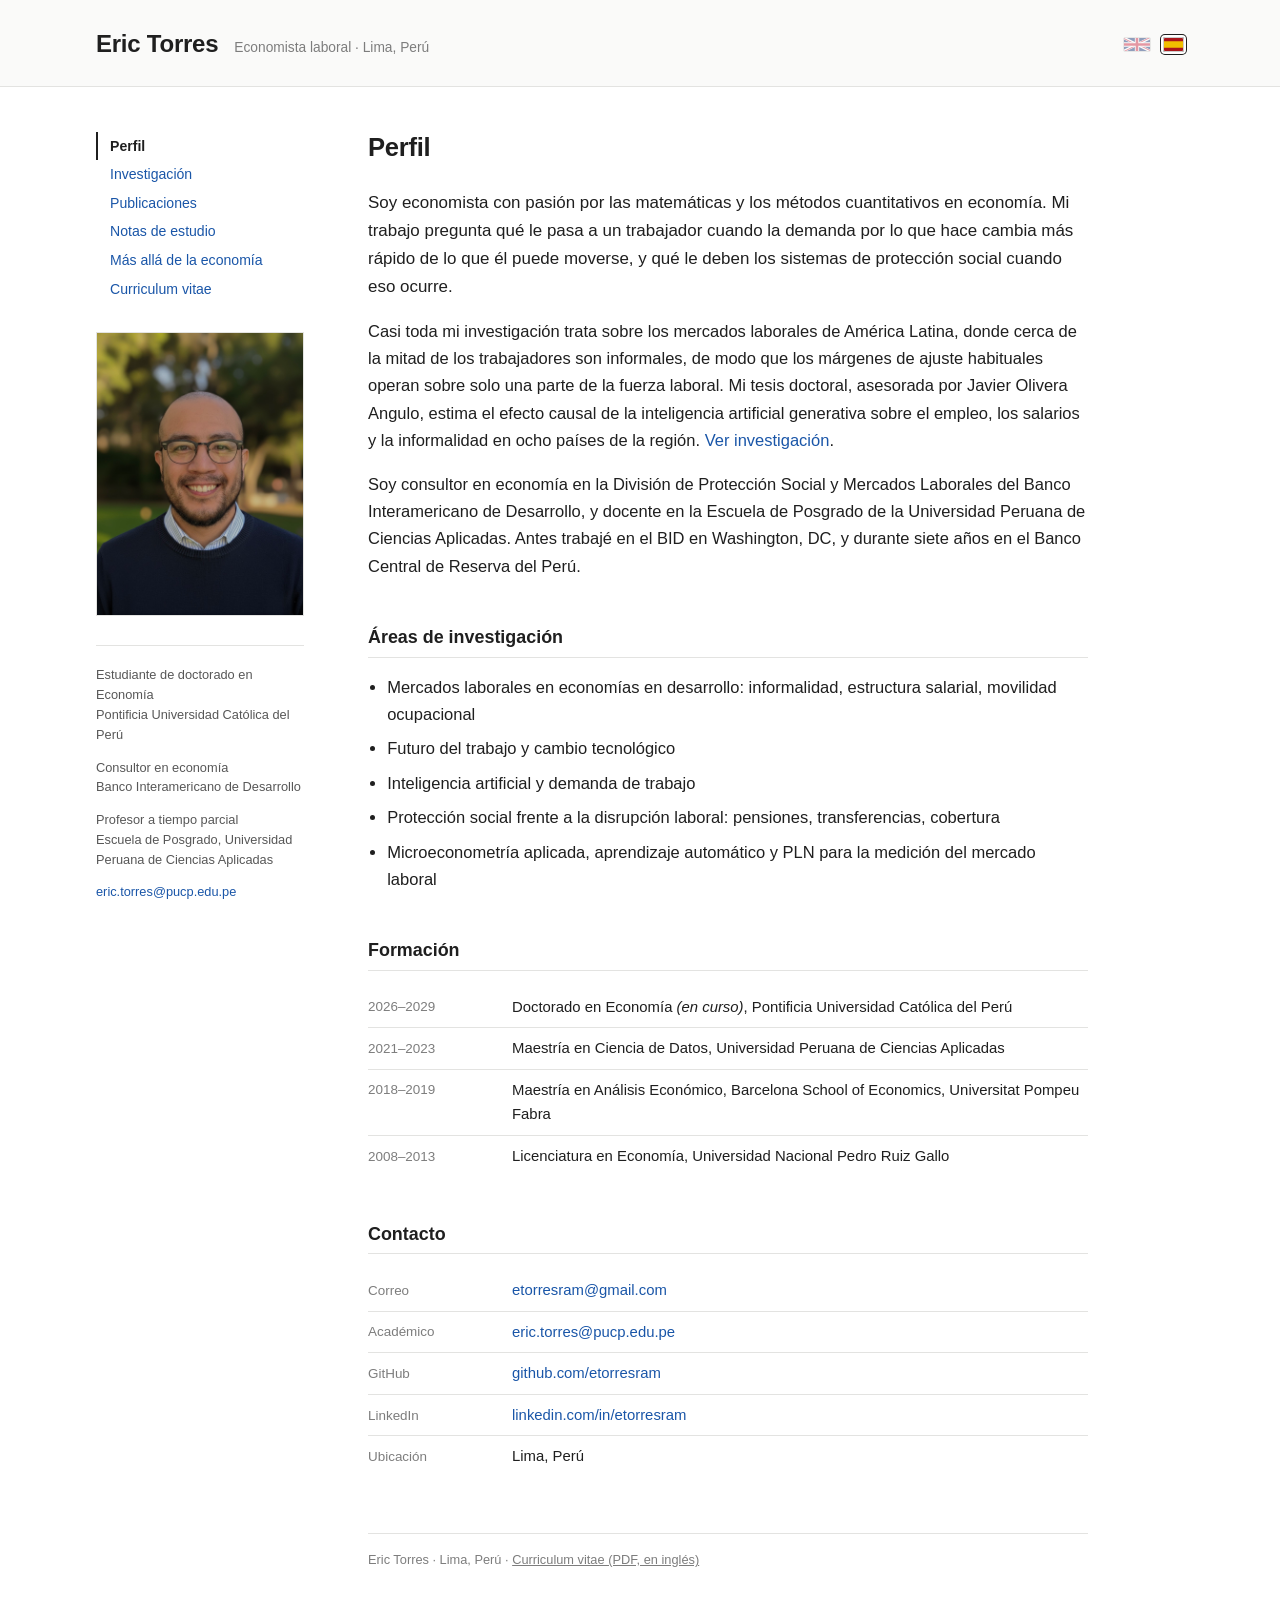
==== es/index.html @ 01c9246b "Open the CV PDF in a new tab from every page" ====
<!DOCTYPE html>
<html lang="es">
<head>
<meta charset="utf-8">
<meta name="viewport" content="width=device-width, initial-scale=1">
<title>Eric Torres · Economista laboral</title>
<meta name="description" content="Eric Torres es estudiante de doctorado en Economía en la PUCP y consultor en economía del Banco Interamericano de Desarrollo. Trabaja en mercados laborales, futuro del trabajo, inteligencia artificial y protección social en América Latina.">
<link rel="alternate" hreflang="en" href="../index.html">
<link rel="stylesheet" href="../assets/css/style.css?v=5">
</head>
<body class="about">

<header class="sitehead">
  <div class="sitehead-inner">
    <a class="name" href="index.html">Eric Torres</a>
    <span class="tagline">Economista laboral · Lima, Perú</span>
  <nav class="langswitch" aria-label="Idioma">
    <a href="../index.html" hreflang="en" lang="en" title="English" aria-label="English"><svg viewBox="0 0 60 30" aria-hidden="true" focusable="false"><clipPath id="uk-index"><path d="M30,15 h30 v15 z v15 h-30 z h-30 v-15 z v-15 h30 z"/></clipPath><path d="M0,0 v30 h60 v-30 z" fill="#012169"/><path d="M0,0 L60,30 M60,0 L0,30" stroke="#fff" stroke-width="6"/><path d="M0,0 L60,30 M60,0 L0,30" clip-path="url(#uk-index)" stroke="#C8102E" stroke-width="4"/><path d="M30,0 v30 M0,15 h60" stroke="#fff" stroke-width="10"/><path d="M30,0 v30 M0,15 h60" stroke="#C8102E" stroke-width="6"/></svg></a>
    <span aria-current="true" title="Español"><svg viewBox="0 0 60 40" aria-hidden="true" focusable="false"><path d="M0,0 h60 v40 h-60 z" fill="#AA151B"/><path d="M0,10 h60 v20 h-60 z" fill="#F1BF00"/></svg></span>
  </nav>
  </div>
</header>

<div class="page">

<aside class="rail">
  <nav>
    <a href="index.html" aria-current="page">Perfil</a>
    <a href="research.html">Investigación</a>
    <a href="publications.html">Publicaciones</a>
    <a href="notes.html">Notas de estudio</a>
    <a href="beyond.html">Más allá de la economía</a>
    <a href="../files/eric-torres-cv.pdf" target="_blank" rel="noopener">Curriculum vitae</a>
  </nav>
  <img class="portrait" src="../assets/img/eric-torres.jpg" alt="Retrato de Eric Torres">
  <div class="railblock">
    <p>Estudiante de doctorado en Economía<br>Pontificia Universidad Católica del Perú</p>
    <p>Consultor en economía<br>Banco Interamericano de Desarrollo</p>
    <p>Profesor a tiempo parcial<br>Escuela de Posgrado, Universidad Peruana de Ciencias Aplicadas</p>
    <p><a href="mailto:eric.torres@pucp.edu.pe">eric.torres@pucp.edu.pe</a></p>
  </div>
</aside>

<main>

  <h1>Perfil</h1>

  <p class="lede">
    Soy economista con pasión por las matemáticas y los métodos cuantitativos en economía.
    Mi trabajo pregunta qué le pasa a un trabajador cuando la demanda por lo que hace cambia
    más rápido de lo que él puede moverse, y qué le deben los sistemas de protección social
    cuando eso ocurre.
  </p>

  <p>
    Casi toda mi investigación trata sobre los mercados laborales de América Latina, donde
    cerca de la mitad de los trabajadores son informales, de modo que los márgenes de ajuste
    habituales operan sobre solo una parte de la fuerza laboral. Mi tesis doctoral, asesorada
    por Javier Olivera Angulo, estima el efecto causal de la inteligencia artificial
    generativa sobre el empleo, los salarios y la informalidad en ocho países de la región.
    <a href="research.html">Ver investigación</a>.
  </p>

  <p>
    Soy consultor en economía en la División de Protección Social y Mercados Laborales del
    Banco Interamericano de Desarrollo, y docente en la Escuela de Posgrado de la
    Universidad Peruana de Ciencias Aplicadas. Antes trabajé en el BID en Washington, DC, y
    durante siete años en el Banco Central de Reserva del Perú.
  </p>

  <h2>Áreas de investigación</h2>
  <ul>
    <li>Mercados laborales en economías en desarrollo: informalidad, estructura salarial, movilidad ocupacional</li>
    <li>Futuro del trabajo y cambio tecnológico</li>
    <li>Inteligencia artificial y demanda de trabajo</li>
    <li>Protección social frente a la disrupción laboral: pensiones, transferencias, cobertura</li>
    <li>Microeconometría aplicada, aprendizaje automático y PLN para la medición del mercado laboral</li>
  </ul>

  <h2>Formación</h2>
  <ul class="facts">
    <li><span class="key">2026–2029</span><span>Doctorado en Economía <em>(en curso)</em>, Pontificia Universidad Católica del Perú</span></li>
    <li><span class="key">2021–2023</span><span>Maestría en Ciencia de Datos, Universidad Peruana de Ciencias Aplicadas</span></li>
    <li><span class="key">2018–2019</span><span>Maestría en Análisis Económico, Barcelona School of Economics, Universitat Pompeu Fabra</span></li>
    <li><span class="key">2008–2013</span><span>Licenciatura en Economía, Universidad Nacional Pedro Ruiz Gallo</span></li>
  </ul>

  <h2>Contacto</h2>
  <ul class="facts">
    <li><span class="key">Correo</span><span><a href="mailto:etorresram@gmail.com">etorresram@gmail.com</a></span></li>
    <li><span class="key">Académico</span><span><a href="mailto:eric.torres@pucp.edu.pe">eric.torres@pucp.edu.pe</a></span></li>
    <li><span class="key">GitHub</span><span><a href="https://github.com/etorresram">github.com/etorresram</a></span></li>
    <li><span class="key">LinkedIn</span><span><a href="https://www.linkedin.com/in/etorresram/">linkedin.com/in/etorresram</a></span></li>
    <li><span class="key">Ubicación</span><span>Lima, Perú</span></li>
  </ul>

<footer>
  <p>Eric Torres · Lima, Perú · <a href="../files/eric-torres-cv.pdf" target="_blank" rel="noopener">Curriculum vitae (PDF, en inglés)</a></p>
</footer>

</main>

</div>
</body>
</html>
---- assets/css/style.css ----
/* Eric Torres, personal site
   Plain sans-serif academic page: site header, left nav rail, single text column. */

:root {
  --paper:  #ffffff;
  --ink:    #1f1f1f;
  --muted:  #575757;
  --faint:  #7d7d7d;
  --rule:   #e3e3e1;
  --accent: #1a56a8;
  --band:   #fafaf9;
}

@media (prefers-color-scheme: dark) {
  :root {
    --paper:  #16181c;
    --ink:    #e6e5e2;
    --muted:  #a8a6a1;
    --faint:  #8a8783;
    --rule:   #2e3239;
    --accent: #7fb0ea;
    --band:   #1b1e23;
  }
}

*, *::before, *::after { box-sizing: border-box; }

html { -webkit-text-size-adjust: 100%; }

body {
  margin: 0;
  background: var(--paper);
  color: var(--ink);
  font-family: -apple-system, BlinkMacSystemFont, "Segoe UI", Roboto,
               "Helvetica Neue", Helvetica, Arial, sans-serif;
  font-size: 16.5px;
  line-height: 1.65;
  -webkit-font-smoothing: antialiased;
  overflow-wrap: break-word;
}

img, svg { max-width: 100%; }

/* ---------- site header ---------- */

.sitehead {
  border-bottom: 1px solid var(--rule);
  background: var(--band);
}

.sitehead-inner {
  max-width: 74rem;
  margin: 0 auto;
  padding: 1.5rem 3rem 1.4rem;
  display: flex;
  align-items: baseline;
  gap: 1rem;
  flex-wrap: wrap;
}

.sitehead .name {
  font-size: 1.5rem;
  font-weight: 600;
  letter-spacing: -0.01em;
  color: var(--ink);
  text-decoration: none;
  border: none;
}

.sitehead .name:hover { color: var(--accent); }

.sitehead .tagline {
  font-size: 0.86rem;
  color: var(--faint);
}

.langswitch {
  margin-left: auto;
  display: flex;
  align-items: center;
  gap: 0.7rem;
}

.langswitch a,
.langswitch span { display: block; line-height: 0; }

.langswitch svg {
  height: 15px;
  width: auto;
  display: block;
  border: 1px solid rgba(0, 0, 0, 0.18);
  border-radius: 2px;
}

.langswitch a svg { opacity: 0.42; transition: opacity 0.15s; }
.langswitch a:hover svg { opacity: 1; }

.langswitch [aria-current="true"] svg {
  box-shadow: 0 0 0 2px var(--paper), 0 0 0 3px var(--ink);
}

/* ---------- page frame ---------- */

.page {
  display: grid;
  grid-template-columns: 13rem minmax(0, 1fr);
  column-gap: 4rem;
  max-width: 74rem;
  margin: 0 auto;
  padding: 2.8rem 3rem 5rem;
}

main { max-width: 45rem; }

/* ---------- left nav rail ---------- */

.rail {
  position: sticky;
  top: 2.5rem;
  align-self: start;
  font-size: 0.88rem;
}

.rail nav a {
  display: block;
  color: var(--accent);
  text-decoration: none;
  border: none;
  padding: 0.3rem 0 0.3rem 0.75rem;
  border-left: 2px solid transparent;
  line-height: 1.35;
}

.rail nav a:hover { text-decoration: underline; }

.rail nav a[aria-current="page"] {
  color: var(--ink);
  font-weight: 600;
  border-left-color: var(--ink);
}

.railblock {
  margin-top: 1.8rem;
  padding-top: 1.2rem;
  border-top: 1px solid var(--rule);
  font-size: 0.8rem;
  line-height: 1.55;
  color: var(--muted);
}

.railblock p { margin: 0 0 0.8rem; }
.railblock p:last-child { margin-bottom: 0; }
.railblock a { font-size: 0.8rem; }

/* ---------- narrow screens ---------- */

@media (max-width: 62rem) {
  .sitehead-inner {
    padding: 1.1rem 1.2rem;
    gap: 0.3rem 1rem;
  }
  /* name and flags share the first line; the tagline drops to its own */
  .sitehead .name { order: 1; }
  .langswitch { order: 2; margin-left: auto; }
  .sitehead .tagline { order: 3; flex-basis: 100%; }
  .langswitch a, .langswitch span { padding: 0.8rem 0; }
  .langswitch svg { height: 18px; }

  /* One column: drop the grid so the portrait can float and the text can
     wrap beside it. A grid item would keep the float to itself. */
  .page {
    display: block;
    padding: 1.6rem 1.2rem 3.5rem;
    max-width: 46rem;
  }
  .rail { position: static; margin-bottom: 0; }
  main { max-width: none; }
  .rail nav {
    display: flex;
    flex-wrap: wrap;
    gap: 0 1.4rem;
    padding-bottom: 0.7rem;
    border-bottom: 1px solid var(--rule);
  }
  /* roomier tap targets: each link is at least 44px tall */
  .rail nav a { padding: 0.8rem 0; border-left: none; }
  .rail nav a[aria-current="page"] { border-left: none; }
  .railblock { display: none; }

  h1 { font-size: 1.45rem; margin-bottom: 0.9rem; }
  /* never let a section heading ride up alongside the portrait */
  h2 { margin-top: 2.3rem; clear: both; }
  .reflist li { padding-left: 1.6rem; }
  .entry { margin-bottom: 1.7rem; }
  footer { clear: both; }
}

/* ---------- headings and text ---------- */

h1 {
  font-size: 1.6rem;
  font-weight: 600;
  letter-spacing: -0.01em;
  line-height: 1.25;
  margin: 0 0 1.6rem;
}

h2 {
  font-size: 1.12rem;
  font-weight: 600;
  line-height: 1.3;
  color: var(--ink);
  margin: 2.9rem 0 1rem;
  padding-bottom: 0.45rem;
  border-bottom: 1px solid var(--rule);
}

h3 {
  font-size: 1rem;
  font-weight: 600;
  line-height: 1.4;
  margin: 0 0 0.25rem;
}

p { margin: 0 0 1.05rem; }

a { color: var(--accent); text-decoration: none; }
a:hover { text-decoration: underline; }

strong { font-weight: 600; }

ul { margin: 0 0 1.05rem; padding-left: 1.2rem; }
li { margin-bottom: 0.45rem; }

.lede { font-size: 1.06rem; color: var(--ink); }

.meta {
  font-size: 0.84rem;
  color: var(--faint);
  margin: 0 0 0.6rem;
}

.tag {
  font-size: 0.72rem;
  color: var(--faint);
  font-weight: 400;
  margin-left: 0.4rem;
  white-space: nowrap;
}

/* ---------- portrait ---------- */

.portrait {
  display: block;
  width: 100%;
  max-width: 100%;
  height: auto;
  margin: 1.8rem 0 0;
  border: 1px solid var(--rule);
}

/* On one column the rail is full width, so cap the portrait explicitly.
   This rule must come after the base one to win. */
@media (max-width: 62rem) {
  .portrait {
    float: right;
    width: 7.5rem;
    margin: 0.2rem 0 0.7rem 1.1rem;
  }
  /* On the profile page, start the portrait level with the first line of the
     bio rather than with the page title. */
  .about .portrait { margin-top: 3.6rem; }
}

/* ---------- entries (papers, projects) ---------- */

.entry { margin: 0 0 2rem; }
.entry:last-child { margin-bottom: 0; }
.entry p:last-child { margin-bottom: 0; }

.abstract {
  font-size: 0.93rem;
  color: var(--muted);
  line-height: 1.62;
}

.links { font-size: 0.86rem; margin-top: 0.7rem; }
.links a { margin-right: 1.1rem; }

/* ---------- reference lists ---------- */

.reflist {
  list-style: none;
  padding: 0;
  margin: 0;
  counter-reset: ref;
}

.reflist li {
  position: relative;
  padding-left: 2rem;
  margin-bottom: 1.15rem;
  font-size: 0.93rem;
  line-height: 1.6;
}

.reflist li::before {
  counter-increment: ref;
  content: counter(ref) ".";
  position: absolute;
  left: 0;
  top: 0;
  color: var(--faint);
  font-size: 0.88rem;
}

/* ---------- facts / contact ---------- */

.facts { list-style: none; padding: 0; margin: 0; }

.facts li {
  display: flex;
  gap: 1rem;
  padding: 0.5rem 0;
  border-bottom: 1px solid var(--rule);
  font-size: 0.93rem;
  margin: 0;
}

.facts li:last-child { border-bottom: none; }

.facts .key {
  flex: 0 0 8rem;
  color: var(--faint);
  font-size: 0.84rem;
  padding-top: 0.1rem;
}

/* On narrow screens the label runs inline with its value, as "EMAIL: value",
   instead of sitting on its own line above it. */
@media (max-width: 34rem) {
  .facts li { display: block; padding: 0.55rem 0; }
  .facts .key {
    display: inline;
    margin: 0 0.35rem 0 0;
    padding-top: 0;
    font-size: 0.78rem;
    letter-spacing: 0.04em;
    text-transform: uppercase;
  }
  .facts .key::after { content: ":"; }
}

/* ---------- footer ---------- */

footer {
  margin-top: 3.5rem;
  padding-top: 1rem;
  border-top: 1px solid var(--rule);
  font-size: 0.8rem;
  line-height: 1.6;
  color: var(--faint);
}

footer p { margin: 0 0 0.5rem; }
footer p:last-child { margin-bottom: 0; }
footer a { color: var(--faint); text-decoration: underline; }
footer a:hover { color: var(--ink); }
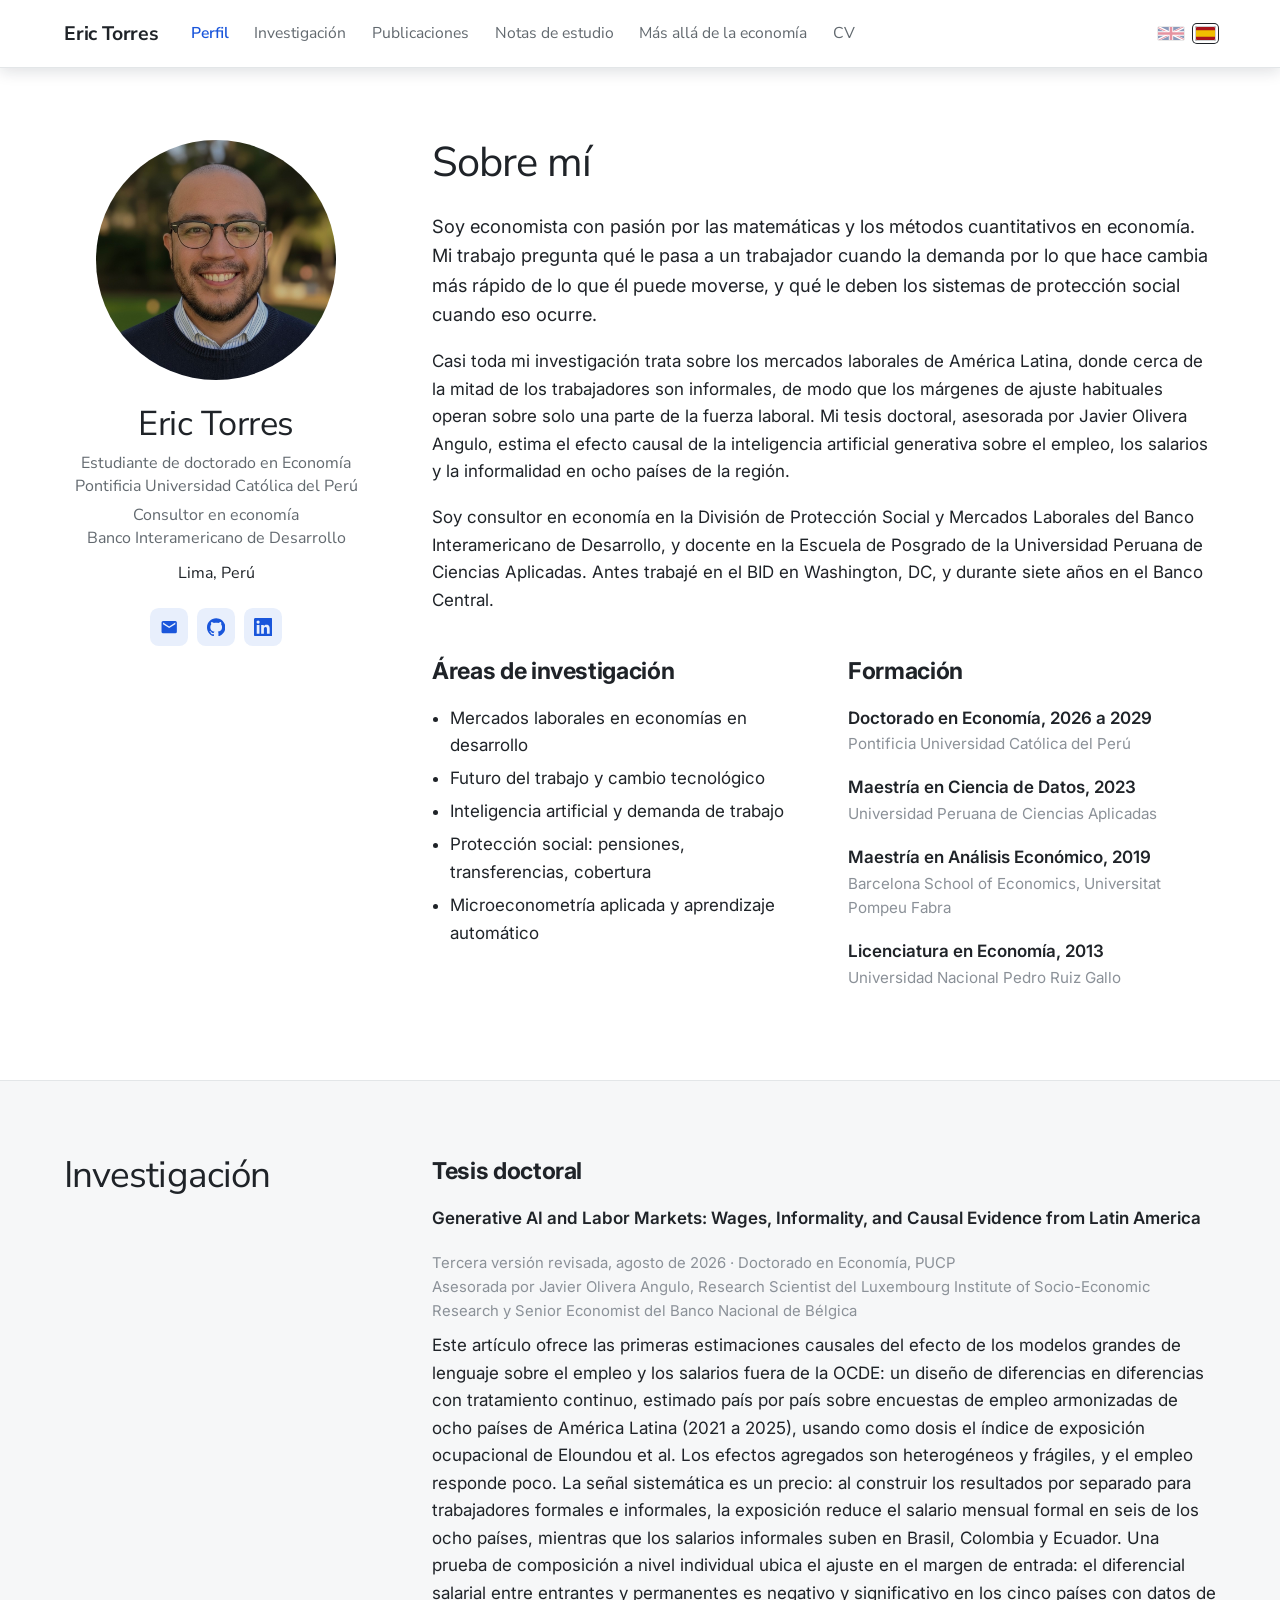
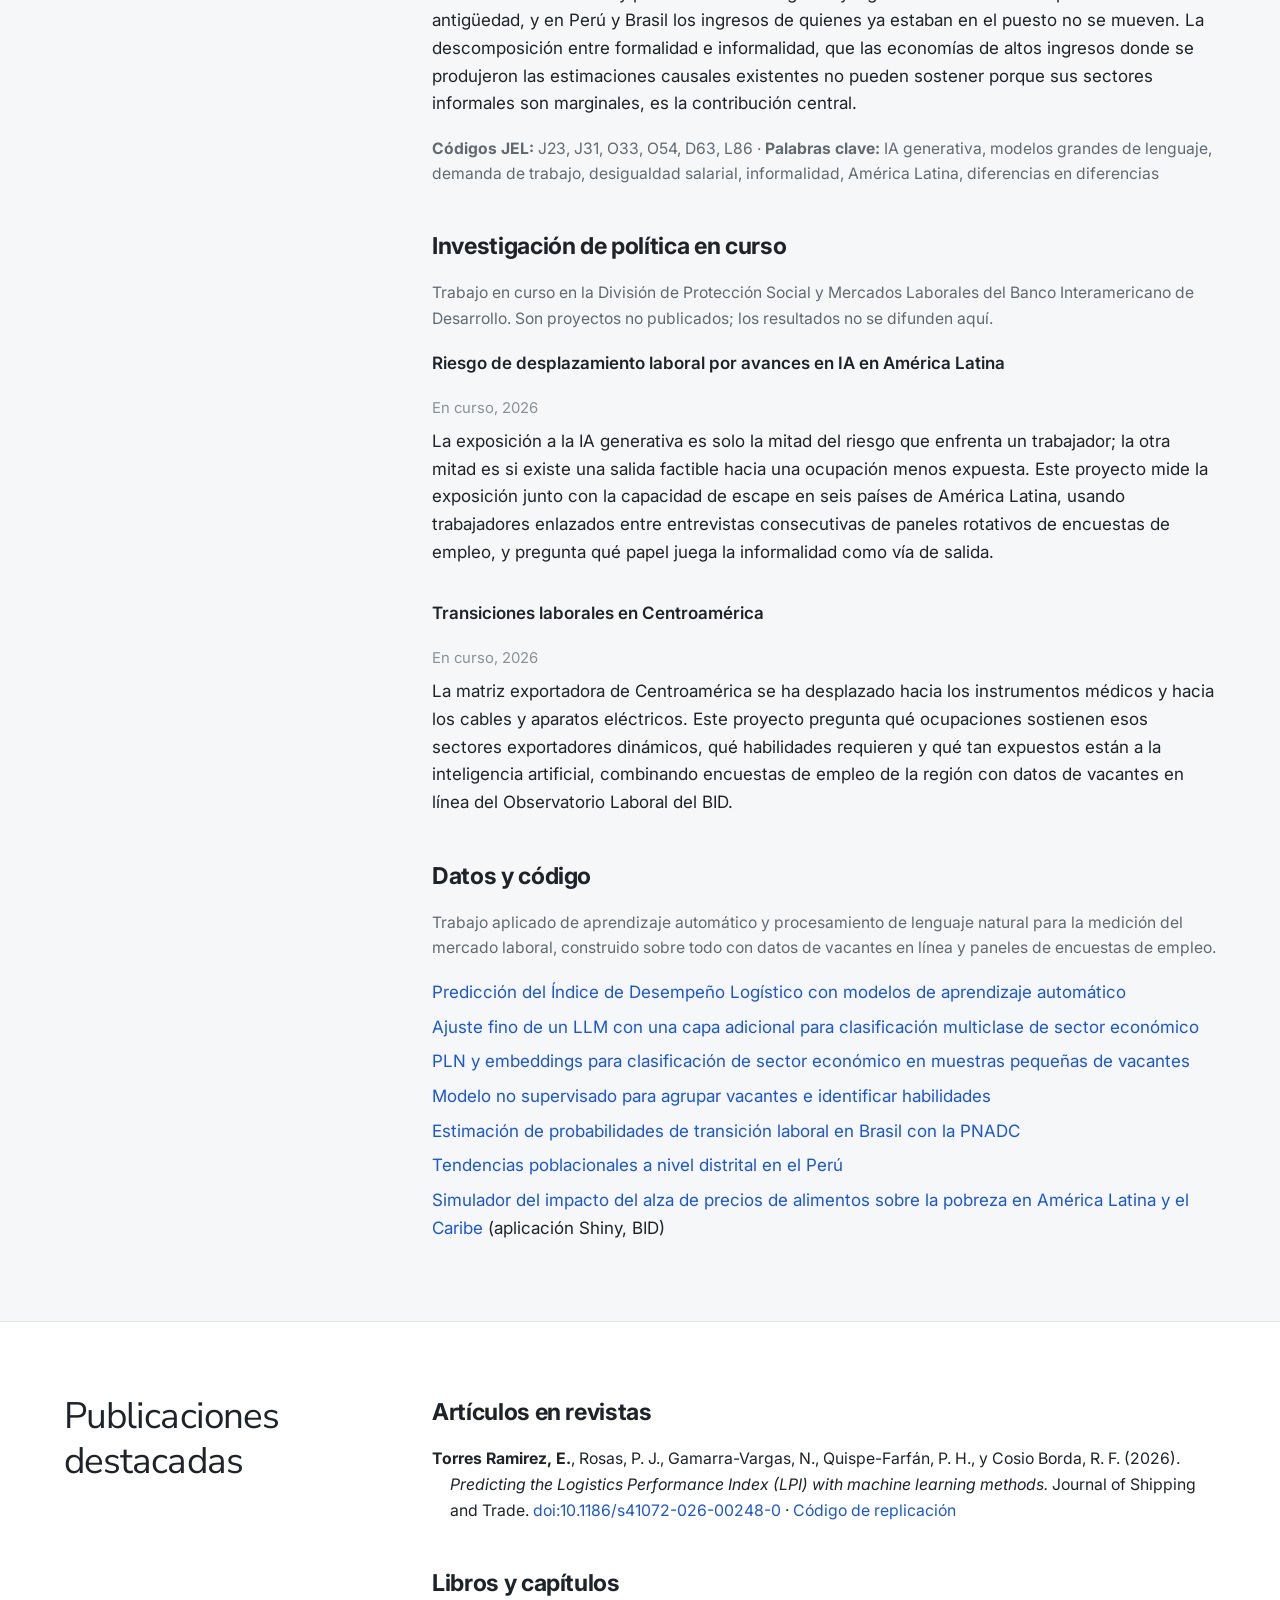
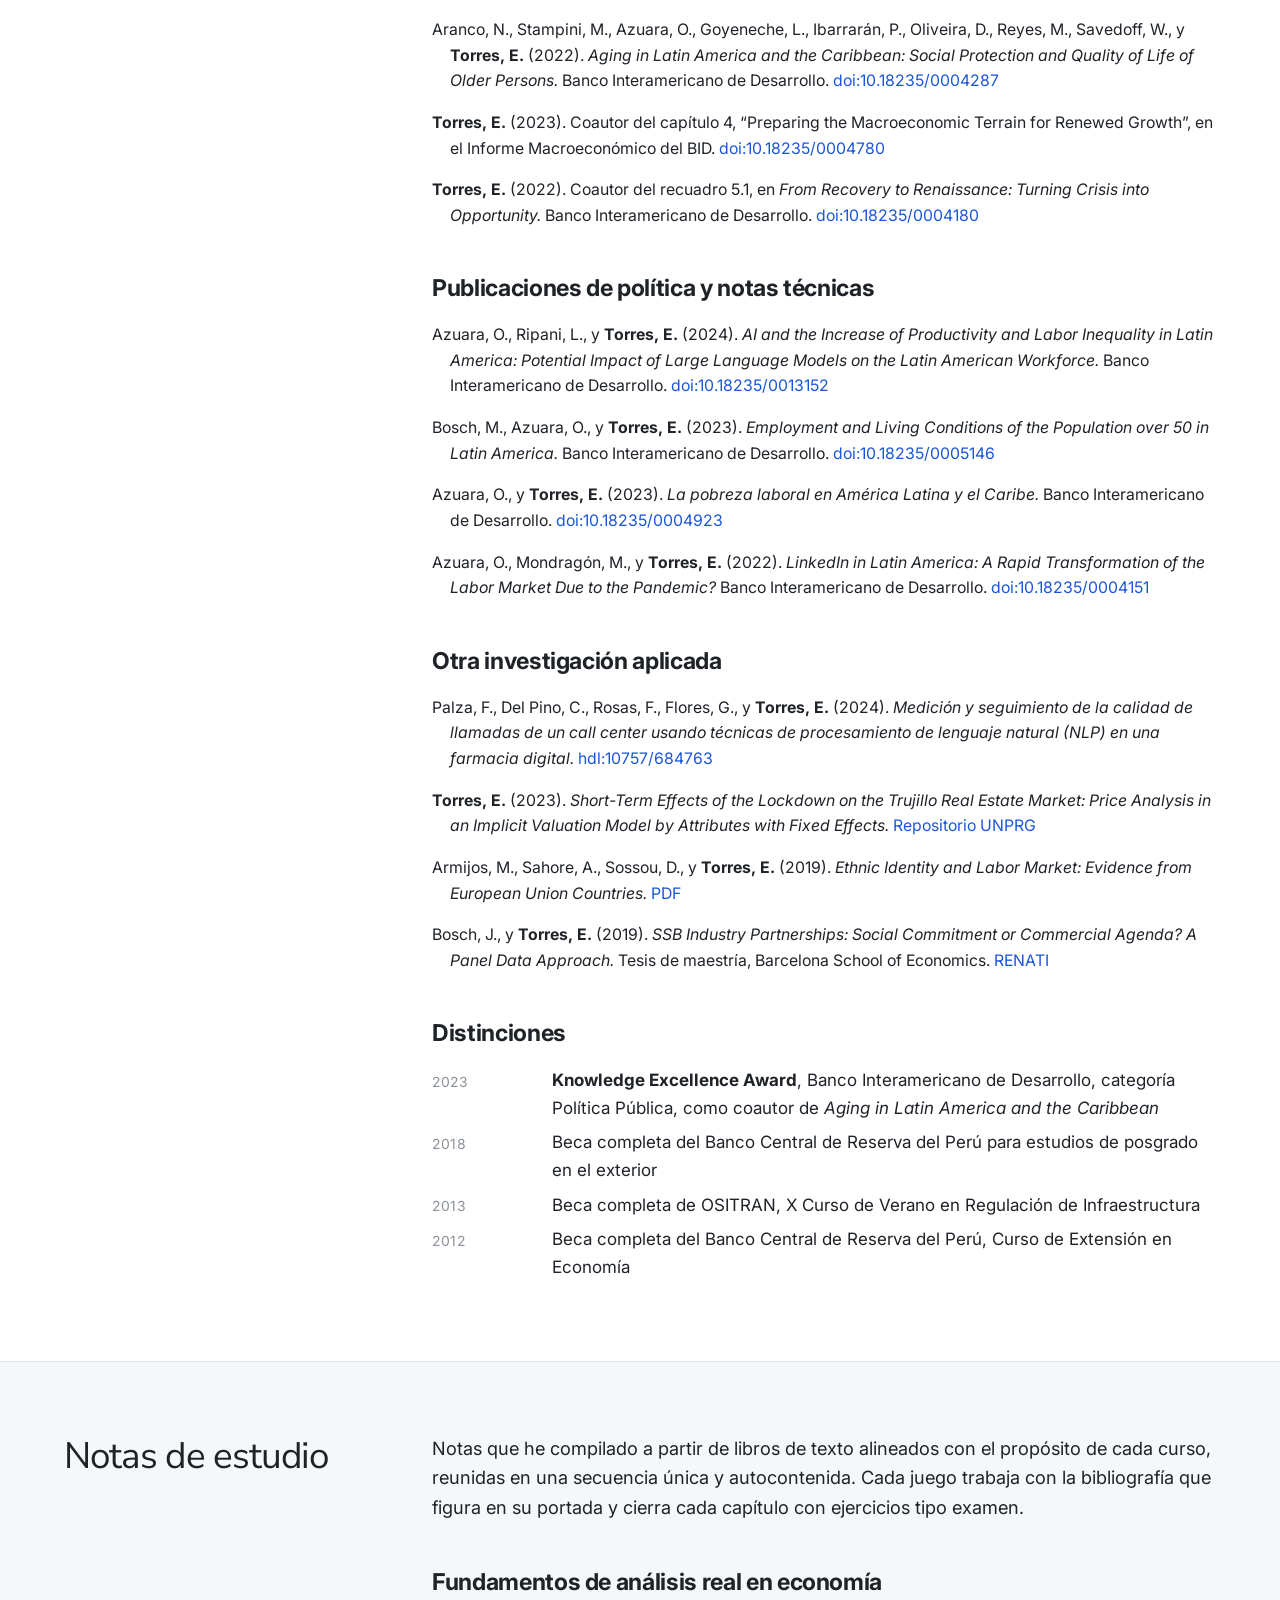
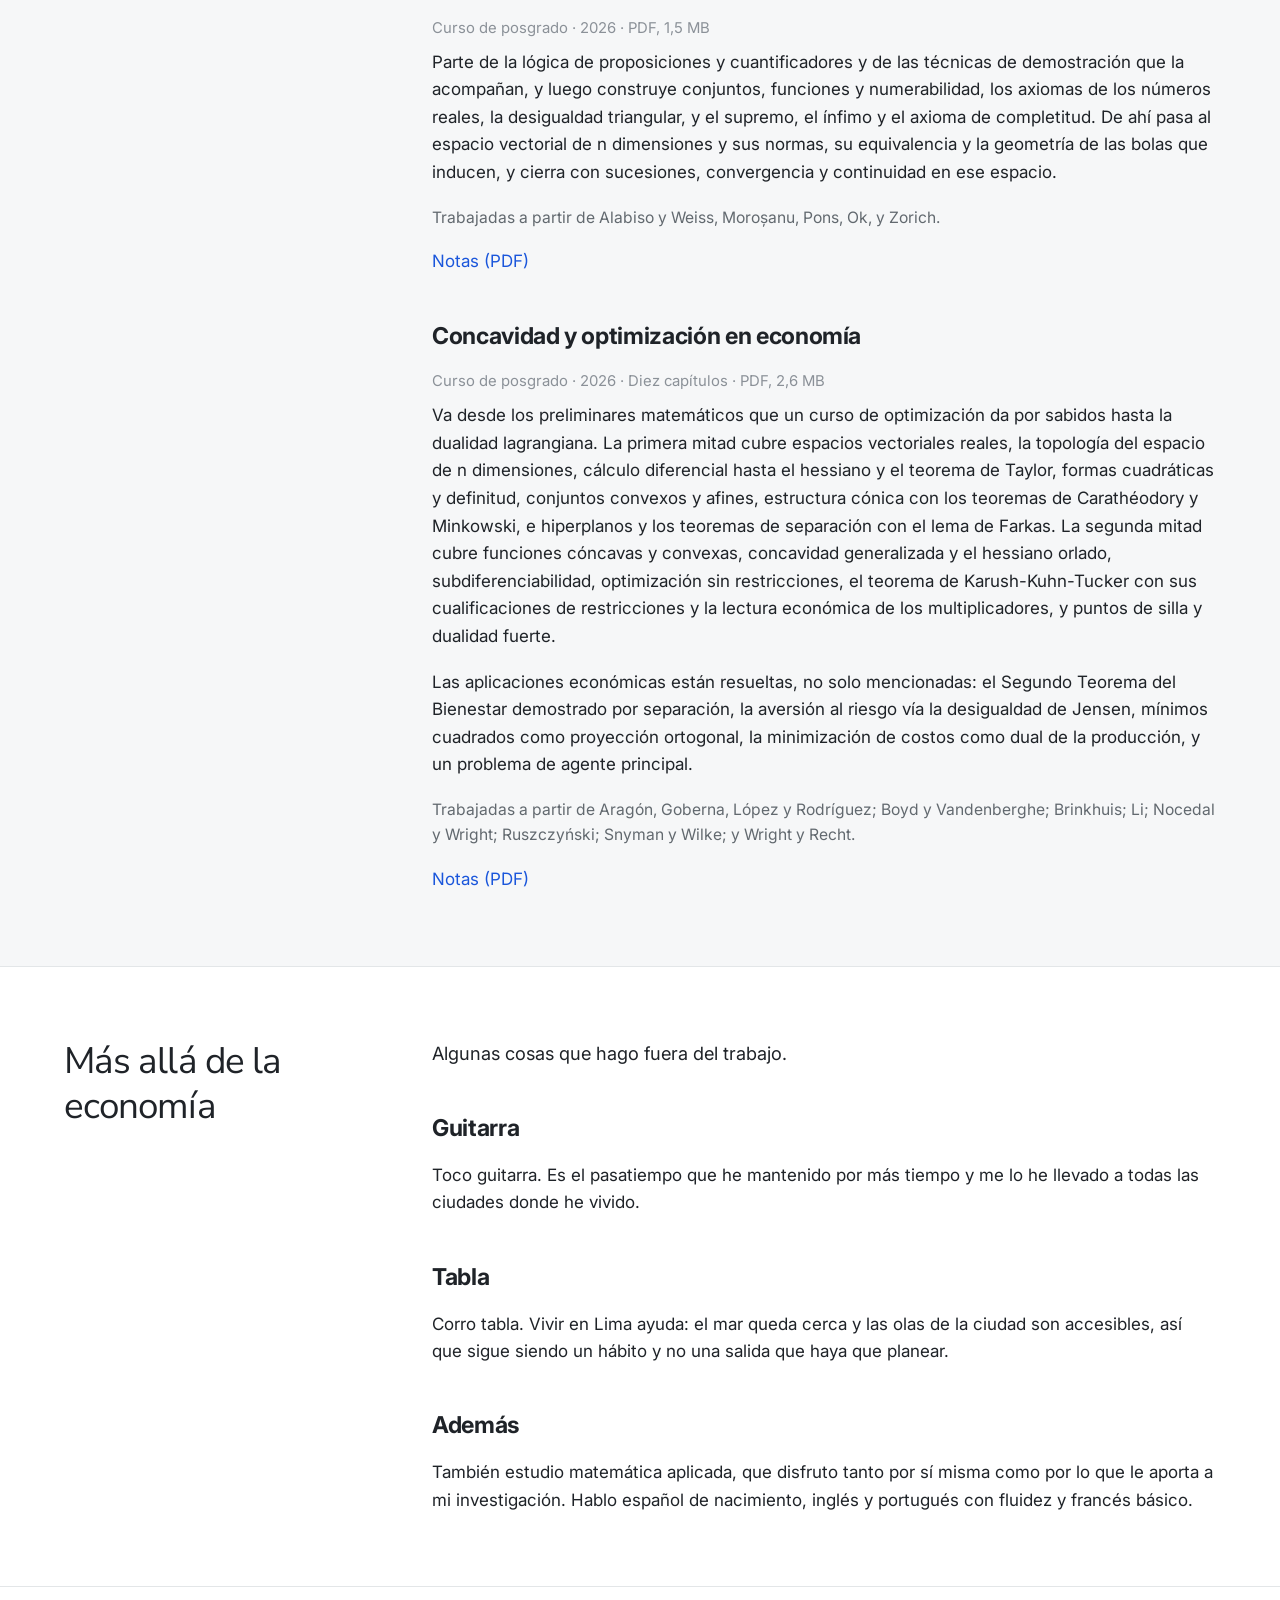
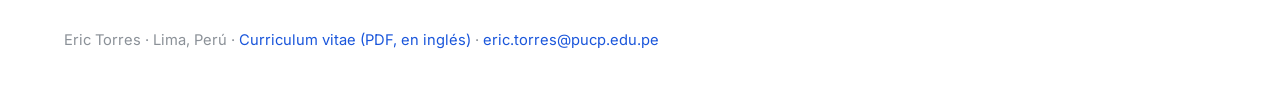
==== commit 2ff94eab: "Replace the site with the one-page design, in English and Spanish Co-Authored-By: Claude Opus 5 (1M " ====
--- a/es/index.html
+++ b/es/index.html
@@ -4,102 +4,420 @@
 <meta charset="utf-8">
 <meta name="viewport" content="width=device-width, initial-scale=1">
 <title>Eric Torres · Economista laboral</title>
-<meta name="description" content="Eric Torres es estudiante de doctorado en Economía en la PUCP y consultor en economía del Banco Interamericano de Desarrollo. Trabaja en mercados laborales, futuro del trabajo, inteligencia artificial y protección social en América Latina.">
-<link rel="alternate" hreflang="en" href="../index.html">
-<link rel="stylesheet" href="../assets/css/style.css?v=5">
+<meta name="description" content="Eric Torres es estudiante de doctorado en Economía en la PUCP y consultor en economía del Banco Interamericano de Desarrollo. Trabaja sobre mercados laborales, futuro del trabajo, inteligencia artificial y protección social en América Latina.">
+<link rel="alternate" hreflang="en" href="../">
+<link rel="preconnect" href="https://fonts.googleapis.com">
+<link rel="preconnect" href="https://fonts.gstatic.com" crossorigin>
+<link rel="stylesheet" href="https://fonts.googleapis.com/css2?family=Inter:wght@400;500;600;700&family=Nunito+Sans:wght@400;600;700&display=swap">
+<link rel="stylesheet" href="../assets/css/style.css?v=9">
 </head>
-<body class="about">
-
-<header class="sitehead">
-  <div class="sitehead-inner">
-    <a class="name" href="index.html">Eric Torres</a>
-    <span class="tagline">Economista laboral · Lima, Perú</span>
-  <nav class="langswitch" aria-label="Idioma">
-    <a href="../index.html" hreflang="en" lang="en" title="English" aria-label="English"><svg viewBox="0 0 60 30" aria-hidden="true" focusable="false"><clipPath id="uk-index"><path d="M30,15 h30 v15 z v15 h-30 z h-30 v-15 z v-15 h30 z"/></clipPath><path d="M0,0 v30 h60 v-30 z" fill="#012169"/><path d="M0,0 L60,30 M60,0 L0,30" stroke="#fff" stroke-width="6"/><path d="M0,0 L60,30 M60,0 L0,30" clip-path="url(#uk-index)" stroke="#C8102E" stroke-width="4"/><path d="M30,0 v30 M0,15 h60" stroke="#fff" stroke-width="10"/><path d="M30,0 v30 M0,15 h60" stroke="#C8102E" stroke-width="6"/></svg></a>
-    <span aria-current="true" title="Español"><svg viewBox="0 0 60 40" aria-hidden="true" focusable="false"><path d="M0,0 h60 v40 h-60 z" fill="#AA151B"/><path d="M0,10 h60 v20 h-60 z" fill="#F1BF00"/></svg></span>
-  </nav>
+<body>
+
+<header class="topbar">
+  <div class="topbar-inner">
+    <a class="brand" href="#about">Eric Torres</a>
+    <nav class="topnav">
+      <a href="#about">Perfil</a>
+      <a href="#research">Investigación</a>
+      <a href="#publications">Publicaciones</a>
+      <a href="#notes">Notas de estudio</a>
+      <a href="#beyond">Más allá de la economía</a>
+      <a href="../files/eric-torres-cv.pdf" target="_blank" rel="noopener">CV</a>
+    </nav>
+    <nav class="langswitch" aria-label="Idioma">
+      <a href="../" hreflang="en" lang="en" title="English" aria-label="English"><svg viewBox="0 0 60 30" aria-hidden="true" focusable="false"><clipPath id="uk"><path d="M30,15 h30 v15 z v15 h-30 z h-30 v-15 z v-15 h30 z"/></clipPath><path d="M0,0 v30 h60 v-30 z" fill="#012169"/><path d="M0,0 L60,30 M60,0 L0,30" stroke="#fff" stroke-width="6"/><path d="M0,0 L60,30 M60,0 L0,30" clip-path="url(#uk)" stroke="#C8102E" stroke-width="4"/><path d="M30,0 v30 M0,15 h60" stroke="#fff" stroke-width="10"/><path d="M30,0 v30 M0,15 h60" stroke="#C8102E" stroke-width="6"/></svg></a>
+      <span aria-current="true" title="Español"><svg viewBox="0 0 60 40" aria-hidden="true" focusable="false"><path d="M0,0 h60 v40 h-60 z" fill="#AA151B"/><path d="M0,10 h60 v20 h-60 z" fill="#F1BF00"/></svg></span>
+    </nav>
   </div>
 </header>
 
-<div class="page">
-
-<aside class="rail">
-  <nav>
-    <a href="index.html" aria-current="page">Perfil</a>
-    <a href="research.html">Investigación</a>
-    <a href="publications.html">Publicaciones</a>
-    <a href="notes.html">Notas de estudio</a>
-    <a href="beyond.html">Más allá de la economía</a>
-    <a href="../files/eric-torres-cv.pdf" target="_blank" rel="noopener">Curriculum vitae</a>
-  </nav>
-  <img class="portrait" src="../assets/img/eric-torres.jpg" alt="Retrato de Eric Torres">
-  <div class="railblock">
-    <p>Estudiante de doctorado en Economía<br>Pontificia Universidad Católica del Perú</p>
-    <p>Consultor en economía<br>Banco Interamericano de Desarrollo</p>
-    <p>Profesor a tiempo parcial<br>Escuela de Posgrado, Universidad Peruana de Ciencias Aplicadas</p>
-    <p><a href="mailto:eric.torres@pucp.edu.pe">eric.torres@pucp.edu.pe</a></p>
-  </div>
-</aside>
-
-<main>
-
-  <h1>Perfil</h1>
-
-  <p class="lede">
-    Soy economista con pasión por las matemáticas y los métodos cuantitativos en economía.
-    Mi trabajo pregunta qué le pasa a un trabajador cuando la demanda por lo que hace cambia
-    más rápido de lo que él puede moverse, y qué le deben los sistemas de protección social
-    cuando eso ocurre.
-  </p>
-
-  <p>
-    Casi toda mi investigación trata sobre los mercados laborales de América Latina, donde
-    cerca de la mitad de los trabajadores son informales, de modo que los márgenes de ajuste
-    habituales operan sobre solo una parte de la fuerza laboral. Mi tesis doctoral, asesorada
-    por Javier Olivera Angulo, estima el efecto causal de la inteligencia artificial
-    generativa sobre el empleo, los salarios y la informalidad en ocho países de la región.
-    <a href="research.html">Ver investigación</a>.
-  </p>
-
-  <p>
-    Soy consultor en economía en la División de Protección Social y Mercados Laborales del
-    Banco Interamericano de Desarrollo, y docente en la Escuela de Posgrado de la
-    Universidad Peruana de Ciencias Aplicadas. Antes trabajé en el BID en Washington, DC, y
-    durante siete años en el Banco Central de Reserva del Perú.
-  </p>
-
-  <h2>Áreas de investigación</h2>
-  <ul>
-    <li>Mercados laborales en economías en desarrollo: informalidad, estructura salarial, movilidad ocupacional</li>
-    <li>Futuro del trabajo y cambio tecnológico</li>
-    <li>Inteligencia artificial y demanda de trabajo</li>
-    <li>Protección social frente a la disrupción laboral: pensiones, transferencias, cobertura</li>
-    <li>Microeconometría aplicada, aprendizaje automático y PLN para la medición del mercado laboral</li>
-  </ul>
-
-  <h2>Formación</h2>
-  <ul class="facts">
-    <li><span class="key">2026–2029</span><span>Doctorado en Economía <em>(en curso)</em>, Pontificia Universidad Católica del Perú</span></li>
-    <li><span class="key">2021–2023</span><span>Maestría en Ciencia de Datos, Universidad Peruana de Ciencias Aplicadas</span></li>
-    <li><span class="key">2018–2019</span><span>Maestría en Análisis Económico, Barcelona School of Economics, Universitat Pompeu Fabra</span></li>
-    <li><span class="key">2008–2013</span><span>Licenciatura en Economía, Universidad Nacional Pedro Ruiz Gallo</span></li>
-  </ul>
-
-  <h2>Contacto</h2>
-  <ul class="facts">
-    <li><span class="key">Correo</span><span><a href="mailto:etorresram@gmail.com">etorresram@gmail.com</a></span></li>
-    <li><span class="key">Académico</span><span><a href="mailto:eric.torres@pucp.edu.pe">eric.torres@pucp.edu.pe</a></span></li>
-    <li><span class="key">GitHub</span><span><a href="https://github.com/etorresram">github.com/etorresram</a></span></li>
-    <li><span class="key">LinkedIn</span><span><a href="https://www.linkedin.com/in/etorresram/">linkedin.com/in/etorresram</a></span></li>
-    <li><span class="key">Ubicación</span><span>Lima, Perú</span></li>
-  </ul>
+<!-- ============ perfil ============ -->
+<section class="band" id="about">
+  <div class="wrap">
+
+    <aside class="profile">
+      <img src="../assets/img/eric-torres.jpg" alt="Retrato de Eric Torres">
+      <p class="name">Eric Torres</p>
+      <p class="role">Estudiante de doctorado en Economía<br>Pontificia Universidad Católica del Perú</p>
+      <p class="role">Consultor en economía<br>Banco Interamericano de Desarrollo</p>
+      <p class="place">Lima, Perú</p>
+      <div class="icons">
+        <a href="mailto:eric.torres@pucp.edu.pe" title="Correo" aria-label="Correo"><svg viewBox="0 0 24 24" aria-hidden="true"><path d="M20 4H4a2 2 0 0 0-2 2v12a2 2 0 0 0 2 2h16a2 2 0 0 0 2-2V6a2 2 0 0 0-2-2zm0 4.2-8 5-8-5V6l8 5 8-5v2.2z"/></svg></a>
+        <a href="https://github.com/etorresram" title="GitHub" aria-label="GitHub"><svg viewBox="0 0 24 24" aria-hidden="true"><path d="M12 .297c-6.63 0-12 5.373-12 12 0 5.303 3.438 9.8 8.205 11.385.6.113.82-.258.82-.577 0-.285-.01-1.04-.015-2.04-3.338.724-4.042-1.61-4.042-1.61C4.422 18.07 3.633 17.7 3.633 17.7c-1.087-.744.084-.729.084-.729 1.205.084 1.838 1.236 1.838 1.236 1.07 1.835 2.809 1.305 3.495.998.108-.776.417-1.305.76-1.605-2.665-.3-5.466-1.332-5.466-5.93 0-1.31.465-2.38 1.235-3.22-.135-.303-.54-1.523.105-3.176 0 0 1.005-.322 3.3 1.23.96-.267 1.98-.399 3-.405 1.02.006 2.04.138 3 .405 2.28-1.552 3.285-1.23 3.285-1.23.645 1.653.24 2.873.12 3.176.765.84 1.23 1.91 1.23 3.22 0 4.61-2.805 5.625-5.475 5.92.42.36.81 1.096.81 2.22 0 1.606-.015 2.896-.015 3.286 0 .315.21.69.825.57C20.565 22.092 24 17.592 24 12.297c0-6.627-5.373-12-12-12"/></svg></a>
+        <a href="https://www.linkedin.com/in/etorresram/" title="LinkedIn" aria-label="LinkedIn"><svg viewBox="0 0 24 24" aria-hidden="true"><path d="M20.447 20.452h-3.554v-5.569c0-1.328-.027-3.037-1.852-3.037-1.853 0-2.136 1.445-2.136 2.939v5.667H9.351V9h3.414v1.561h.046c.477-.9 1.637-1.85 3.37-1.85 3.601 0 4.267 2.37 4.267 5.455v6.286zM5.337 7.433a2.062 2.062 0 0 1-2.063-2.065 2.064 2.064 0 1 1 2.063 2.065zm1.782 13.019H3.555V9h3.564v11.452zM22.225 0H1.771C.792 0 0 .774 0 1.729v20.542C0 23.227.792 24 1.771 24h20.451C23.2 24 24 23.227 24 22.271V1.729C24 .774 23.2 0 22.225 0z"/></svg></a>
+      </div>
+    </aside>
+
+    <div class="col-main">
+      <h1 class="light">Sobre mí</h1>
+
+      <p class="lede">
+        Soy economista con pasión por las matemáticas y los métodos cuantitativos en
+        economía. Mi trabajo pregunta qué le pasa a un trabajador cuando la demanda por lo
+        que hace cambia más rápido de lo que él puede moverse, y qué le deben los sistemas
+        de protección social cuando eso ocurre.
+      </p>
+
+      <p>
+        Casi toda mi investigación trata sobre los mercados laborales de América Latina,
+        donde cerca de la mitad de los trabajadores son informales, de modo que los márgenes
+        de ajuste habituales operan sobre solo una parte de la fuerza laboral. Mi tesis
+        doctoral, asesorada por Javier Olivera Angulo, estima el efecto causal de la
+        inteligencia artificial generativa sobre el empleo, los salarios y la informalidad
+        en ocho países de la región.
+      </p>
+
+      <p>
+        Soy consultor en economía en la División de Protección Social y Mercados Laborales
+        del Banco Interamericano de Desarrollo, y docente en la Escuela de Posgrado de la
+        Universidad Peruana de Ciencias Aplicadas. Antes trabajé en el BID en Washington,
+        DC, y durante siete años en el Banco Central.
+      </p>
+
+      <div class="duo">
+        <div>
+          <h2>Áreas de investigación</h2>
+          <ul>
+            <li>Mercados laborales en economías en desarrollo</li>
+            <li>Futuro del trabajo y cambio tecnológico</li>
+            <li>Inteligencia artificial y demanda de trabajo</li>
+            <li>Protección social: pensiones, transferencias, cobertura</li>
+            <li>Microeconometría aplicada y aprendizaje automático</li>
+          </ul>
+        </div>
+        <div>
+          <h2>Formación</h2>
+          <ul class="timeline">
+            <li>
+              <span class="deg">Doctorado en Economía, 2026 a 2029</span>
+              <span class="where">Pontificia Universidad Católica del Perú</span>
+            </li>
+            <li>
+              <span class="deg">Maestría en Ciencia de Datos, 2023</span>
+              <span class="where">Universidad Peruana de Ciencias Aplicadas</span>
+            </li>
+            <li>
+              <span class="deg">Maestría en Análisis Económico, 2019</span>
+              <span class="where">Barcelona School of Economics, Universitat Pompeu Fabra</span>
+            </li>
+            <li>
+              <span class="deg">Licenciatura en Economía, 2013</span>
+              <span class="where">Universidad Nacional Pedro Ruiz Gallo</span>
+            </li>
+          </ul>
+        </div>
+      </div>
+    </div>
+
+  </div>
+</section>
+
+<!-- ============ investigación ============ -->
+<section class="band" id="research">
+  <div class="wrap">
+    <h1 class="sectitle">Investigación</h1>
+    <div class="col-main">
+
+      <h2>Tesis doctoral</h2>
+      <div class="entry">
+        <p class="title">Generative AI and Labor Markets: Wages, Informality, and Causal
+          Evidence from Latin America</p>
+        <p class="meta">Tercera versión revisada, agosto de 2026 · Doctorado en Economía, PUCP<br>
+          Asesorada por Javier Olivera Angulo, Research Scientist del Luxembourg Institute of
+          Socio-Economic Research y Senior Economist del Banco Nacional de Bélgica</p>
+        <p>
+          Este artículo ofrece las primeras estimaciones causales del efecto de los modelos
+          grandes de lenguaje sobre el empleo y los salarios fuera de la OCDE: un diseño de
+          diferencias en diferencias con tratamiento continuo, estimado país por país sobre
+          encuestas de empleo armonizadas de ocho países de América Latina (2021 a 2025),
+          usando como dosis el índice de exposición ocupacional de Eloundou et al. Los
+          efectos agregados son heterogéneos y frágiles, y el empleo responde poco. La señal
+          sistemática es un precio: al construir los resultados por separado para
+          trabajadores formales e informales, la exposición reduce el salario mensual formal
+          en seis de los ocho países, mientras que los salarios informales suben en Brasil,
+          Colombia y Ecuador. Una prueba de composición a nivel individual ubica el ajuste en
+          el margen de entrada: el diferencial salarial entre entrantes y permanentes es
+          negativo y significativo en los cinco países con datos de antigüedad, y en Perú y
+          Brasil los ingresos de quienes ya estaban en el puesto no se mueven. La
+          descomposición entre formalidad e informalidad, que las economías de altos ingresos
+          donde se produjeron las estimaciones causales existentes no pueden sostener porque
+          sus sectores informales son marginales, es la contribución central.
+        </p>
+        <p class="note"><strong>Códigos JEL:</strong> J23, J31, O33, O54, D63, L86 ·
+          <strong>Palabras clave:</strong> IA generativa, modelos grandes de lenguaje,
+          demanda de trabajo, desigualdad salarial, informalidad, América Latina, diferencias
+          en diferencias</p>
+      </div>
+
+      <h2>Investigación de política en curso</h2>
+      <p class="note">Trabajo en curso en la División de Protección Social y Mercados
+        Laborales del Banco Interamericano de Desarrollo. Son proyectos no publicados; los
+        resultados no se difunden aquí.</p>
+
+      <div class="entry">
+        <p class="title">Riesgo de desplazamiento laboral por avances en IA en América Latina</p>
+        <p class="meta">En curso, 2026</p>
+        <p>
+          La exposición a la IA generativa es solo la mitad del riesgo que enfrenta un
+          trabajador; la otra mitad es si existe una salida factible hacia una ocupación
+          menos expuesta. Este proyecto mide la exposición junto con la capacidad de escape
+          en seis países de América Latina, usando trabajadores enlazados entre entrevistas
+          consecutivas de paneles rotativos de encuestas de empleo, y pregunta qué papel
+          juega la informalidad como vía de salida.
+        </p>
+      </div>
+
+      <div class="entry">
+        <p class="title">Transiciones laborales en Centroamérica</p>
+        <p class="meta">En curso, 2026</p>
+        <p>
+          La matriz exportadora de Centroamérica se ha desplazado hacia los instrumentos
+          médicos y hacia los cables y aparatos eléctricos. Este proyecto pregunta qué
+          ocupaciones sostienen esos sectores exportadores dinámicos, qué habilidades
+          requieren y qué tan expuestos están a la inteligencia artificial, combinando
+          encuestas de empleo de la región con datos de vacantes en línea del Observatorio
+          Laboral del BID.
+        </p>
+      </div>
+
+      <h2>Datos y código</h2>
+      <p class="note">Trabajo aplicado de aprendizaje automático y procesamiento de lenguaje
+        natural para la medición del mercado laboral, construido sobre todo con datos de
+        vacantes en línea y paneles de encuestas de empleo.</p>
+      <ul class="linklist">
+        <li><a href="https://github.com/etorresram/LPI-Prediction-with-MLModels">Predicción del Índice de Desempeño Logístico con modelos de aprendizaje automático</a></li>
+        <li><a href="https://github.com/etorresram/Fine-Tuning-an-LLM-for-Classification-in-Job-Postings">Ajuste fino de un LLM con una capa adicional para clasificación multiclase de sector económico</a></li>
+        <li><a href="https://github.com/etorresram/NLP-and-Embeddings-for-Economic-Sector-Classification-in-Small-Job-Posting-Data">PLN y embeddings para clasificación de sector económico en muestras pequeñas de vacantes</a></li>
+        <li><a href="https://github.com/etorresram/Unsupervised-Learning-Model-for-Job-Postings-Clustering-and-Skills-Identification">Modelo no supervisado para agrupar vacantes e identificar habilidades</a></li>
+        <li><a href="https://github.com/etorresram/Estimating-Labor-Markets-Transition-Probabilities">Estimación de probabilidades de transición laboral en Brasil con la PNADC</a></li>
+        <li><a href="https://github.com/etorresram/District-Level-Population-Trends-in-Peru">Tendencias poblacionales a nivel distrital en el Perú</a></li>
+        <li><a href="https://github.com/EL-BID/analytics_simulation_public_policy_scl">Simulador del impacto del alza de precios de alimentos sobre la pobreza en América Latina y el Caribe</a> (aplicación Shiny, BID)</li>
+      </ul>
+    </div>
+  </div>
+</section>
+
+<!-- ============ publicaciones ============ -->
+<section class="band" id="publications">
+  <div class="wrap">
+    <h1 class="sectitle">Publicaciones destacadas</h1>
+    <div class="col-main">
+
+      <h2>Artículos en revistas</h2>
+      <ul class="reflist">
+        <li><strong>Torres Ramirez, E.</strong>, Rosas, P. J., Gamarra-Vargas, N.,
+          Quispe-Farfán, P. H., y Cosio Borda, R. F. (2026).
+          <em>Predicting the Logistics Performance Index (LPI) with machine learning
+          methods.</em> Journal of Shipping and Trade.
+          <a href="https://doi.org/10.1186/s41072-026-00248-0">doi:10.1186/s41072-026-00248-0</a>
+          · <a href="https://github.com/etorresram/LPI-Prediction-with-MLModels">Código de replicación</a></li>
+      </ul>
+
+      <h2>Libros y capítulos</h2>
+      <ul class="reflist">
+        <li>Aranco, N., Stampini, M., Azuara, O., Goyeneche, L., Ibarrarán, P., Oliveira, D.,
+          Reyes, M., Savedoff, W., y <strong>Torres, E.</strong> (2022).
+          <em>Aging in Latin America and the Caribbean: Social Protection and Quality of Life
+          of Older Persons.</em> Banco Interamericano de Desarrollo.
+          <a href="https://doi.org/10.18235/0004287">doi:10.18235/0004287</a></li>
+        <li><strong>Torres, E.</strong> (2023). Coautor del capítulo 4, “Preparing the
+          Macroeconomic Terrain for Renewed Growth”, en el Informe Macroeconómico del BID.
+          <a href="https://doi.org/10.18235/0004780">doi:10.18235/0004780</a></li>
+        <li><strong>Torres, E.</strong> (2022). Coautor del recuadro 5.1, en
+          <em>From Recovery to Renaissance: Turning Crisis into Opportunity.</em>
+          Banco Interamericano de Desarrollo.
+          <a href="https://doi.org/10.18235/0004180">doi:10.18235/0004180</a></li>
+      </ul>
+
+      <h2>Publicaciones de política y notas técnicas</h2>
+      <ul class="reflist">
+        <li>Azuara, O., Ripani, L., y <strong>Torres, E.</strong> (2024).
+          <em>AI and the Increase of Productivity and Labor Inequality in Latin America:
+          Potential Impact of Large Language Models on the Latin American Workforce.</em>
+          Banco Interamericano de Desarrollo.
+          <a href="https://doi.org/10.18235/0013152">doi:10.18235/0013152</a></li>
+        <li>Bosch, M., Azuara, O., y <strong>Torres, E.</strong> (2023).
+          <em>Employment and Living Conditions of the Population over 50 in Latin
+          America.</em> Banco Interamericano de Desarrollo.
+          <a href="https://doi.org/10.18235/0005146">doi:10.18235/0005146</a></li>
+        <li>Azuara, O., y <strong>Torres, E.</strong> (2023).
+          <em>La pobreza laboral en América Latina y el Caribe.</em>
+          Banco Interamericano de Desarrollo.
+          <a href="https://doi.org/10.18235/0004923">doi:10.18235/0004923</a></li>
+        <li>Azuara, O., Mondragón, M., y <strong>Torres, E.</strong> (2022).
+          <em>LinkedIn in Latin America: A Rapid Transformation of the Labor Market Due to
+          the Pandemic?</em> Banco Interamericano de Desarrollo.
+          <a href="https://doi.org/10.18235/0004151">doi:10.18235/0004151</a></li>
+      </ul>
+
+      <h2>Otra investigación aplicada</h2>
+      <ul class="reflist">
+        <li>Palza, F., Del Pino, C., Rosas, F., Flores, G., y <strong>Torres, E.</strong>
+          (2024). <em>Medición y seguimiento de la calidad de llamadas de un call center
+          usando técnicas de procesamiento de lenguaje natural (NLP) en una farmacia
+          digital.</em> <a href="http://hdl.handle.net/10757/684763">hdl:10757/684763</a></li>
+        <li><strong>Torres, E.</strong> (2023). <em>Short-Term Effects of the Lockdown on the
+          Trujillo Real Estate Market: Price Analysis in an Implicit Valuation Model by
+          Attributes with Fixed Effects.</em>
+          <a href="https://repositorio.unprg.edu.pe/handle/20.500.12893/11579">Repositorio UNPRG</a></li>
+        <li>Armijos, M., Sahore, A., Sossou, D., y <strong>Torres, E.</strong> (2019).
+          <em>Ethnic Identity and Labor Market: Evidence from European Union Countries.</em>
+          <a href="http://portal.amelica.org/ameli/jatsRepo/392/3921933011/3921933011.pdf">PDF</a></li>
+        <li>Bosch, J., y <strong>Torres, E.</strong> (2019). <em>SSB Industry Partnerships:
+          Social Commitment or Commercial Agenda? A Panel Data Approach.</em> Tesis de
+          maestría, Barcelona School of Economics.
+          <a href="https://renati.sunedu.gob.pe/handle/renati/2321">RENATI</a></li>
+      </ul>
+
+      <h2>Distinciones</h2>
+      <ul class="facts">
+        <li><span class="key">2023</span><span><strong>Knowledge Excellence Award</strong>, Banco Interamericano de Desarrollo, categoría Política Pública, como coautor de <em>Aging in Latin America and the Caribbean</em></span></li>
+        <li><span class="key">2018</span><span>Beca completa del Banco Central de Reserva del Perú para estudios de posgrado en el exterior</span></li>
+        <li><span class="key">2013</span><span>Beca completa de OSITRAN, X Curso de Verano en Regulación de Infraestructura</span></li>
+        <li><span class="key">2012</span><span>Beca completa del Banco Central de Reserva del Perú, Curso de Extensión en Economía</span></li>
+      </ul>
+    </div>
+  </div>
+</section>
+
+<!-- ============ notas ============ -->
+<section class="band" id="notes">
+  <div class="wrap">
+    <h1 class="sectitle">Notas de estudio</h1>
+    <div class="col-main">
+
+      <p class="lede">
+        Notas que he compilado a partir de libros de texto alineados con el propósito de cada
+        curso, reunidas en una secuencia única y autocontenida. Cada juego trabaja con la
+        bibliografía que figura en su portada y cierra cada capítulo con ejercicios tipo
+        examen.
+      </p>
+
+      <h2>Fundamentos de análisis real en economía</h2>
+      <div class="entry">
+        <p class="meta">Curso de posgrado · 2026 · PDF, 1,5 MB</p>
+        <p>
+          Parte de la lógica de proposiciones y cuantificadores y de las técnicas de
+          demostración que la acompañan, y luego construye conjuntos, funciones y
+          numerabilidad, los axiomas de los números reales, la desigualdad triangular, y el
+          supremo, el ínfimo y el axioma de completitud. De ahí pasa al espacio vectorial de
+          n dimensiones y sus normas, su equivalencia y la geometría de las bolas que
+          inducen, y cierra con sucesiones, convergencia y continuidad en ese espacio.
+        </p>
+        <p class="note">Trabajadas a partir de Alabiso y Weiss, Moroșanu, Pons, Ok, y Zorich.</p>
+        <p><a href="../files/notes/real-analysis-es.pdf">Notas (PDF)</a></p>
+      </div>
+
+      <h2>Concavidad y optimización en economía</h2>
+      <div class="entry">
+        <p class="meta">Curso de posgrado · 2026 · Diez capítulos · PDF, 2,6 MB</p>
+        <p>
+          Va desde los preliminares matemáticos que un curso de optimización da por sabidos
+          hasta la dualidad lagrangiana. La primera mitad cubre espacios vectoriales reales,
+          la topología del espacio de n dimensiones, cálculo diferencial hasta el hessiano y
+          el teorema de Taylor, formas cuadráticas y definitud, conjuntos convexos y afines,
+          estructura cónica con los teoremas de Carathéodory y Minkowski, e hiperplanos y los
+          teoremas de separación con el lema de Farkas. La segunda mitad cubre funciones
+          cóncavas y convexas, concavidad generalizada y el hessiano orlado,
+          subdiferenciabilidad, optimización sin restricciones, el teorema de
+          Karush-Kuhn-Tucker con sus cualificaciones de restricciones y la lectura económica
+          de los multiplicadores, y puntos de silla y dualidad fuerte.
+        </p>
+        <p>
+          Las aplicaciones económicas están resueltas, no solo mencionadas: el Segundo
+          Teorema del Bienestar demostrado por separación, la aversión al riesgo vía la
+          desigualdad de Jensen, mínimos cuadrados como proyección ortogonal, la minimización
+          de costos como dual de la producción, y un problema de agente principal.
+        </p>
+        <p class="note">Trabajadas a partir de Aragón, Goberna, López y Rodríguez; Boyd y
+          Vandenberghe; Brinkhuis; Li; Nocedal y Wright; Ruszczyński; Snyman y Wilke; y
+          Wright y Recht.</p>
+        <p><a href="../files/notes/concavity-optimization-es.pdf">Notas (PDF)</a></p>
+      </div>
+    </div>
+  </div>
+</section>
+
+<!-- ============ más allá ============ -->
+<section class="band" id="beyond">
+  <div class="wrap">
+    <h1 class="sectitle">Más allá de la economía</h1>
+    <div class="col-main">
+
+      <p class="lede">Algunas cosas que hago fuera del trabajo.</p>
+
+      <h2>Guitarra</h2>
+      <p>
+        Toco guitarra. Es el pasatiempo que he mantenido por más tiempo y me lo he llevado a
+        todas las ciudades donde he vivido.
+      </p>
+
+      <h2>Tabla</h2>
+      <p>
+        Corro tabla. Vivir en Lima ayuda: el mar queda cerca y las olas de la ciudad son
+        accesibles, así que sigue siendo un hábito y no una salida que haya que planear.
+      </p>
+
+      <h2>Además</h2>
+      <p>
+        También estudio matemática aplicada, que disfruto tanto por sí misma como por lo que
+        le aporta a mi investigación. Hablo español de nacimiento, inglés y portugués con
+        fluidez y francés básico.
+      </p>
+    </div>
+  </div>
+</section>
 
 <footer>
-  <p>Eric Torres · Lima, Perú · <a href="../files/eric-torres-cv.pdf" target="_blank" rel="noopener">Curriculum vitae (PDF, en inglés)</a></p>
+  <p>Eric Torres · Lima, Perú ·
+    <a href="../files/eric-torres-cv.pdf" target="_blank" rel="noopener">Curriculum vitae (PDF, en inglés)</a> ·
+    <a href="mailto:eric.torres@pucp.edu.pe">eric.torres@pucp.edu.pe</a></p>
 </footer>
 
-</main>
-
-</div>
+<script>
+// Marca la sección actual en la barra superior, al hacer clic y al desplazarse.
+(function () {
+  var links = Array.prototype.slice.call(
+    document.querySelectorAll('.topnav a[href^="#"]'));
+  if (!links.length) return;
+
+  var items = [];
+  links.forEach(function (a) {
+    var el = document.getElementById(a.getAttribute('href').slice(1));
+    if (el) items.push({ link: a, el: el });
+  });
+  if (!items.length) return;
+
+  function setActive(id) {
+    items.forEach(function (it) {
+      it.link.classList.toggle('active', it.el.id === id);
+    });
+  }
+
+  function current() {
+    var line = window.scrollY + window.innerHeight * 0.3;
+    var id = items[0].el.id;
+    items.forEach(function (it) {
+      if (it.el.offsetTop <= line) id = it.el.id;
+    });
+    if (window.innerHeight + window.scrollY >= document.body.offsetHeight - 4) {
+      id = items[items.length - 1].el.id;
+    }
+    return id;
+  }
+
+  var queued = false;
+  function update() {
+    if (queued) return;
+    queued = true;
+    requestAnimationFrame(function () { queued = false; setActive(current()); });
+  }
+
+  window.addEventListener('scroll', update, { passive: true });
+  window.addEventListener('resize', update);
+  window.addEventListener('load', function () { setTimeout(update, 60); });
+  update();
+})();
+</script>
 </body>
 </html>
--- a/assets/css/style.css
+++ b/assets/css/style.css
@@ -1,368 +1,308 @@
-/* Eric Torres, personal site
-   Plain sans-serif academic page: site header, left nav rail, single text column. */
+/* Eric Torres, personal site, second design.
+   Single scrolling page: fixed top bar, profile column, banded sections. */
 
 :root {
-  --paper:  #ffffff;
-  --ink:    #1f1f1f;
-  --muted:  #575757;
-  --faint:  #7d7d7d;
-  --rule:   #e3e3e1;
-  --accent: #1a56a8;
-  --band:   #fafaf9;
+  --paper:   #ffffff;
+  --band:    #f6f7f8;
+  --ink:     #1f2328;
+  --muted:   #62696f;
+  --faint:   #8b9198;
+  --rule:    #e3e6e8;
+  --accent:  #1a56db;
+  --accent-soft: #e8effc;
+  --bar:     rgba(255, 255, 255, 0.88);
+  --display: "Avenir Next", Avenir, "Nunito Sans", Inter, -apple-system,
+             BlinkMacSystemFont, "Segoe UI", sans-serif;
 }
 
 @media (prefers-color-scheme: dark) {
   :root {
-    --paper:  #16181c;
-    --ink:    #e6e5e2;
-    --muted:  #a8a6a1;
-    --faint:  #8a8783;
-    --rule:   #2e3239;
-    --accent: #7fb0ea;
-    --band:   #1b1e23;
+    --paper:  #14171a;
+    --band:   #191d21;
+    --ink:    #e6e8ea;
+    --muted:  #a3abb2;
+    --faint:  #7e868d;
+    --rule:   #2a2f35;
+    --accent: #7ba7f5;
+    --accent-soft: #1d2938;
+    --bar:    rgba(20, 23, 26, 0.88);
   }
 }
 
 *, *::before, *::after { box-sizing: border-box; }
-
-html { -webkit-text-size-adjust: 100%; }
+html { -webkit-text-size-adjust: 100%; scroll-behavior: smooth; }
 
 body {
   margin: 0;
   background: var(--paper);
   color: var(--ink);
-  font-family: -apple-system, BlinkMacSystemFont, "Segoe UI", Roboto,
-               "Helvetica Neue", Helvetica, Arial, sans-serif;
-  font-size: 16.5px;
-  line-height: 1.65;
+  font-family: Inter, -apple-system, BlinkMacSystemFont, "Segoe UI", Roboto,
+               "Helvetica Neue", Arial, sans-serif;
+  font-size: 17px;
+  line-height: 1.62;
   -webkit-font-smoothing: antialiased;
   overflow-wrap: break-word;
 }
 
-img, svg { max-width: 100%; }
-
-/* ---------- site header ---------- */
-
-.sitehead {
+a { color: var(--accent); text-decoration: none; }
+a:hover { text-decoration: underline; }
+
+/* ---------- top bar ---------- */
+
+.topbar {
+  position: sticky;
+  top: 0;
+  z-index: 20;
+  background: var(--bar);
+  backdrop-filter: saturate(1.4) blur(10px);
   border-bottom: 1px solid var(--rule);
-  background: var(--band);
-}
-
-.sitehead-inner {
-  max-width: 74rem;
+  box-shadow: 0 4px 14px rgba(15, 23, 42, 0.13);
+}
+
+.topbar-inner {
+  max-width: 76rem;
   margin: 0 auto;
-  padding: 1.5rem 3rem 1.4rem;
+  padding: 0 2rem;
+  height: 4.2rem;
   display: flex;
-  align-items: baseline;
-  gap: 1rem;
-  flex-wrap: wrap;
-}
-
-.sitehead .name {
-  font-size: 1.5rem;
-  font-weight: 600;
+  align-items: center;
+  gap: 2rem;
+}
+
+.brand {
+  font-family: var(--display);
+  font-size: 1.22rem;
+  font-weight: 700;
   letter-spacing: -0.01em;
   color: var(--ink);
-  text-decoration: none;
-  border: none;
-}
-
-.sitehead .name:hover { color: var(--accent); }
-
-.sitehead .tagline {
-  font-size: 0.86rem;
-  color: var(--faint);
-}
-
-.langswitch {
-  margin-left: auto;
+  white-space: nowrap;
+}
+.brand:hover { text-decoration: none; }
+
+.topnav {
+  font-family: var(--display);
   display: flex;
   align-items: center;
-  gap: 0.7rem;
-}
-
-.langswitch a,
-.langswitch span { display: block; line-height: 0; }
-
+  gap: 1.6rem;
+  font-size: 0.98rem;
+  min-width: 0;
+  flex-wrap: wrap;
+}
+.topnav a { color: var(--muted); transition: color 0.15s; }
+.topnav a:hover { color: var(--accent); text-decoration: none; }
+.topnav a.active { color: var(--accent); font-weight: 600; }
+
+.langswitch { margin-left: auto; display: flex; align-items: center; gap: 0.6rem; }
+.langswitch a, .langswitch span { display: block; line-height: 0; }
 .langswitch svg {
-  height: 15px;
-  width: auto;
-  display: block;
-  border: 1px solid rgba(0, 0, 0, 0.18);
-  border-radius: 2px;
-}
-
-.langswitch a svg { opacity: 0.42; transition: opacity 0.15s; }
+  height: 15px; width: auto; display: block;
+  border: 1px solid rgba(0,0,0,0.18); border-radius: 2px;
+}
+.langswitch a svg { opacity: 0.45; transition: opacity 0.15s; }
 .langswitch a:hover svg { opacity: 1; }
-
 .langswitch [aria-current="true"] svg {
   box-shadow: 0 0 0 2px var(--paper), 0 0 0 3px var(--ink);
 }
 
-/* ---------- page frame ---------- */
-
-.page {
+/* ---------- sections ---------- */
+
+.band { background: var(--paper); border-bottom: 1px solid var(--rule); scroll-margin-top: 4.2rem; }
+.band:nth-of-type(even) { background: var(--band); }
+
+.wrap {
+  max-width: 76rem;
+  margin: 0 auto;
+  padding: 4.5rem 2rem;
   display: grid;
-  grid-template-columns: 13rem minmax(0, 1fr);
+  grid-template-columns: 19rem minmax(0, 1fr);
   column-gap: 4rem;
-  max-width: 74rem;
+}
+
+.wrap > .col-main { grid-column: 2; }
+
+/* ---------- profile card ---------- */
+
+.profile { text-align: center; }
+
+.profile img {
+  width: 15rem;
+  height: 15rem;
+  object-fit: cover;
+  border-radius: 50%;
+  display: block;
+  margin: 0 auto 1.4rem;
+}
+
+.profile .name {
+  font-family: var(--display);
+  font-size: 2.15rem;
+  font-weight: 400;
+  letter-spacing: -0.015em;
+  line-height: 1.2;
+  margin: 0 0 0.5rem;
+}
+
+.profile .role {
+  font-family: var(--display);
+  color: var(--muted);
+  font-size: 1rem;
+  line-height: 1.45;
+  margin: 0 0 0.35rem;
+}
+
+.profile .place { font-family: var(--display); font-size: 1rem; margin: 0.7rem 0 0; }
+
+.icons {
+  display: flex;
+  justify-content: center;
+  gap: 0.6rem;
+  margin-top: 1.3rem;
+}
+.icons a {
+  width: 2.35rem;
+  height: 2.35rem;
+  border-radius: 0.55rem;
+  background: var(--accent-soft);
+  display: grid;
+  place-items: center;
+  transition: background 0.15s;
+}
+.icons a:hover { background: var(--accent); }
+.icons svg { width: 1.15rem; height: 1.15rem; fill: var(--accent); }
+.icons a:hover svg { fill: #fff; }
+
+/* ---------- headings and text ---------- */
+
+h1 {
+  font-family: var(--display);
+  font-size: 2.6rem;
+  font-weight: 700;
+  letter-spacing: -0.025em;
+  line-height: 1.1;
+  margin: 0 0 1.6rem;
+}
+
+h1.light { font-weight: 400; }
+
+/* section title sitting in the left column */
+.wrap > .sectitle {
+  grid-column: 1;
+  grid-row: 1;
+  align-self: start;
+  font-weight: 400;
+  font-size: 2.3rem;
+  line-height: 1.22;
+  margin: 0;
+}
+
+/* the text column starts at the same line as the section title */
+.col-main > :first-child { margin-top: 0; }
+
+h2 {
+  font-size: 1.45rem;
+  font-weight: 700;
+  letter-spacing: -0.015em;
+  margin: 2.6rem 0 0.9rem;
+}
+
+h3 {
+  font-size: 1.06rem;
+  font-weight: 600;
+  margin: 1.9rem 0 0.2rem;
+}
+
+p { margin: 0 0 1.15rem; }
+p:last-child { margin-bottom: 0; }
+
+.lede { font-size: 1.14rem; }
+
+.meta { color: var(--faint); font-size: 0.93rem; margin: 0 0 0.55rem; }
+
+.note { color: var(--muted); font-size: 0.98rem; }
+
+ul { margin: 0 0 1.15rem; padding-left: 1.15rem; }
+li { margin-bottom: 0.35rem; }
+
+/* two column block: interests and education */
+
+.duo {
+  display: grid;
+  grid-template-columns: repeat(2, minmax(0, 1fr));
+  gap: 0 3rem;
+  margin-top: 2.4rem;
+}
+.duo h2 { margin-top: 0; }
+
+.timeline { list-style: none; margin: 0; padding: 0; }
+.timeline li { margin-bottom: 1.1rem; }
+.timeline .deg { font-weight: 600; }
+.timeline .where { display: block; color: var(--faint); font-size: 0.95rem; }
+
+/* entries */
+
+.entry { margin-bottom: 2.1rem; }
+.entry:last-child { margin-bottom: 0; }
+.entry .title { font-weight: 600; }
+
+.reflist { list-style: none; margin: 0 0 1.4rem; padding: 0; }
+.reflist li {
+  margin-bottom: 1rem;
+  padding-left: 1.15rem;
+  text-indent: -1.15rem;
+  font-size: 0.99rem;
+}
+
+.linklist { list-style: none; margin: 0; padding: 0; }
+.linklist li { margin-bottom: 0.45rem; }
+
+.facts { list-style: none; margin: 0; padding: 0; }
+.facts li { display: flex; gap: 1rem; margin-bottom: 0.45rem; }
+.facts .key {
+  flex: 0 0 6.5rem;
+  color: var(--faint);
+  font-size: 0.87rem;
+  letter-spacing: 0.05em;
+  text-transform: uppercase;
+  padding-top: 0.22rem;
+}
+
+/* ---------- footer ---------- */
+
+footer {
+  max-width: 76rem;
   margin: 0 auto;
-  padding: 2.8rem 3rem 5rem;
-}
-
-main { max-width: 45rem; }
-
-/* ---------- left nav rail ---------- */
-
-.rail {
-  position: sticky;
-  top: 2.5rem;
-  align-self: start;
-  font-size: 0.88rem;
-}
-
-.rail nav a {
-  display: block;
-  color: var(--accent);
-  text-decoration: none;
-  border: none;
-  padding: 0.3rem 0 0.3rem 0.75rem;
-  border-left: 2px solid transparent;
-  line-height: 1.35;
-}
-
-.rail nav a:hover { text-decoration: underline; }
-
-.rail nav a[aria-current="page"] {
-  color: var(--ink);
-  font-weight: 600;
-  border-left-color: var(--ink);
-}
-
-.railblock {
-  margin-top: 1.8rem;
-  padding-top: 1.2rem;
-  border-top: 1px solid var(--rule);
-  font-size: 0.8rem;
-  line-height: 1.55;
-  color: var(--muted);
-}
-
-.railblock p { margin: 0 0 0.8rem; }
-.railblock p:last-child { margin-bottom: 0; }
-.railblock a { font-size: 0.8rem; }
+  padding: 2.6rem 2rem 3.4rem;
+  color: var(--faint);
+  font-size: 0.92rem;
+}
 
 /* ---------- narrow screens ---------- */
 
-@media (max-width: 62rem) {
-  .sitehead-inner {
-    padding: 1.1rem 1.2rem;
-    gap: 0.3rem 1rem;
+@media (max-width: 66rem) {
+  .wrap { grid-template-columns: 15rem minmax(0, 1fr); column-gap: 2.6rem; }
+  .profile img { width: 12rem; height: 12rem; }
+  h1 { font-size: 2.2rem; }
+  .wrap > .sectitle { font-size: 1.8rem; }
+}
+
+@media (max-width: 52rem) {
+  body { font-size: 16px; }
+  .topbar-inner { height: auto; padding: 0.9rem 1.2rem; flex-wrap: wrap; gap: 0.5rem 1.2rem; }
+  .topnav { order: 3; flex-basis: 100%; gap: 0.35rem 1.1rem; font-size: 0.94rem; }
+  .langswitch { order: 2; }
+  .wrap {
+    display: block;
+    padding: 2.8rem 1.2rem;
+    max-width: 100%;
   }
-  /* name and flags share the first line; the tagline drops to its own */
-  .sitehead .name { order: 1; }
-  .langswitch { order: 2; margin-left: auto; }
-  .sitehead .tagline { order: 3; flex-basis: 100%; }
-  .langswitch a, .langswitch span { padding: 0.8rem 0; }
-  .langswitch svg { height: 18px; }
-
-  /* One column: drop the grid so the portrait can float and the text can
-     wrap beside it. A grid item would keep the float to itself. */
-  .page {
-    display: block;
-    padding: 1.6rem 1.2rem 3.5rem;
-    max-width: 46rem;
-  }
-  .rail { position: static; margin-bottom: 0; }
-  main { max-width: none; }
-  .rail nav {
-    display: flex;
-    flex-wrap: wrap;
-    gap: 0 1.4rem;
-    padding-bottom: 0.7rem;
-    border-bottom: 1px solid var(--rule);
-  }
-  /* roomier tap targets: each link is at least 44px tall */
-  .rail nav a { padding: 0.8rem 0; border-left: none; }
-  .rail nav a[aria-current="page"] { border-left: none; }
-  .railblock { display: none; }
-
-  h1 { font-size: 1.45rem; margin-bottom: 0.9rem; }
-  /* never let a section heading ride up alongside the portrait */
-  h2 { margin-top: 2.3rem; clear: both; }
-  .reflist li { padding-left: 1.6rem; }
-  .entry { margin-bottom: 1.7rem; }
-  footer { clear: both; }
-}
-
-/* ---------- headings and text ---------- */
-
-h1 {
-  font-size: 1.6rem;
-  font-weight: 600;
-  letter-spacing: -0.01em;
-  line-height: 1.25;
-  margin: 0 0 1.6rem;
-}
-
-h2 {
-  font-size: 1.12rem;
-  font-weight: 600;
-  line-height: 1.3;
-  color: var(--ink);
-  margin: 2.9rem 0 1rem;
-  padding-bottom: 0.45rem;
-  border-bottom: 1px solid var(--rule);
-}
-
-h3 {
-  font-size: 1rem;
-  font-weight: 600;
-  line-height: 1.4;
-  margin: 0 0 0.25rem;
-}
-
-p { margin: 0 0 1.05rem; }
-
-a { color: var(--accent); text-decoration: none; }
-a:hover { text-decoration: underline; }
-
-strong { font-weight: 600; }
-
-ul { margin: 0 0 1.05rem; padding-left: 1.2rem; }
-li { margin-bottom: 0.45rem; }
-
-.lede { font-size: 1.06rem; color: var(--ink); }
-
-.meta {
-  font-size: 0.84rem;
-  color: var(--faint);
-  margin: 0 0 0.6rem;
-}
-
-.tag {
-  font-size: 0.72rem;
-  color: var(--faint);
-  font-weight: 400;
-  margin-left: 0.4rem;
-  white-space: nowrap;
-}
-
-/* ---------- portrait ---------- */
-
-.portrait {
-  display: block;
-  width: 100%;
-  max-width: 100%;
-  height: auto;
-  margin: 1.8rem 0 0;
-  border: 1px solid var(--rule);
-}
-
-/* On one column the rail is full width, so cap the portrait explicitly.
-   This rule must come after the base one to win. */
-@media (max-width: 62rem) {
-  .portrait {
-    float: right;
-    width: 7.5rem;
-    margin: 0.2rem 0 0.7rem 1.1rem;
-  }
-  /* On the profile page, start the portrait level with the first line of the
-     bio rather than with the page title. */
-  .about .portrait { margin-top: 3.6rem; }
-}
-
-/* ---------- entries (papers, projects) ---------- */
-
-.entry { margin: 0 0 2rem; }
-.entry:last-child { margin-bottom: 0; }
-.entry p:last-child { margin-bottom: 0; }
-
-.abstract {
-  font-size: 0.93rem;
-  color: var(--muted);
-  line-height: 1.62;
-}
-
-.links { font-size: 0.86rem; margin-top: 0.7rem; }
-.links a { margin-right: 1.1rem; }
-
-/* ---------- reference lists ---------- */
-
-.reflist {
-  list-style: none;
-  padding: 0;
-  margin: 0;
-  counter-reset: ref;
-}
-
-.reflist li {
-  position: relative;
-  padding-left: 2rem;
-  margin-bottom: 1.15rem;
-  font-size: 0.93rem;
-  line-height: 1.6;
-}
-
-.reflist li::before {
-  counter-increment: ref;
-  content: counter(ref) ".";
-  position: absolute;
-  left: 0;
-  top: 0;
-  color: var(--faint);
-  font-size: 0.88rem;
-}
-
-/* ---------- facts / contact ---------- */
-
-.facts { list-style: none; padding: 0; margin: 0; }
-
-.facts li {
-  display: flex;
-  gap: 1rem;
-  padding: 0.5rem 0;
-  border-bottom: 1px solid var(--rule);
-  font-size: 0.93rem;
-  margin: 0;
-}
-
-.facts li:last-child { border-bottom: none; }
-
-.facts .key {
-  flex: 0 0 8rem;
-  color: var(--faint);
-  font-size: 0.84rem;
-  padding-top: 0.1rem;
-}
-
-/* On narrow screens the label runs inline with its value, as "EMAIL: value",
-   instead of sitting on its own line above it. */
-@media (max-width: 34rem) {
-  .facts li { display: block; padding: 0.55rem 0; }
-  .facts .key {
-    display: inline;
-    margin: 0 0.35rem 0 0;
-    padding-top: 0;
-    font-size: 0.78rem;
-    letter-spacing: 0.04em;
-    text-transform: uppercase;
-  }
+  .wrap > .col-main { grid-column: auto; }
+  .wrap > .sectitle { font-size: 1.9rem; margin-bottom: 1.4rem; }
+  .profile { margin-bottom: 2.4rem; }
+  .profile img { width: 9.5rem; height: 9.5rem; }
+  .duo { grid-template-columns: 1fr; gap: 0; }
+  .duo > div + div { margin-top: 2rem; }
+  h1 { font-size: 1.9rem; }
+  .facts li { display: block; }
+  .facts .key { display: inline; padding: 0; margin-right: 0.4rem; }
   .facts .key::after { content: ":"; }
 }
-
-/* ---------- footer ---------- */
-
-footer {
-  margin-top: 3.5rem;
-  padding-top: 1rem;
-  border-top: 1px solid var(--rule);
-  font-size: 0.8rem;
-  line-height: 1.6;
-  color: var(--faint);
-}
-
-footer p { margin: 0 0 0.5rem; }
-footer p:last-child { margin-bottom: 0; }
-footer a { color: var(--faint); text-decoration: underline; }
-footer a:hover { color: var(--ink); }
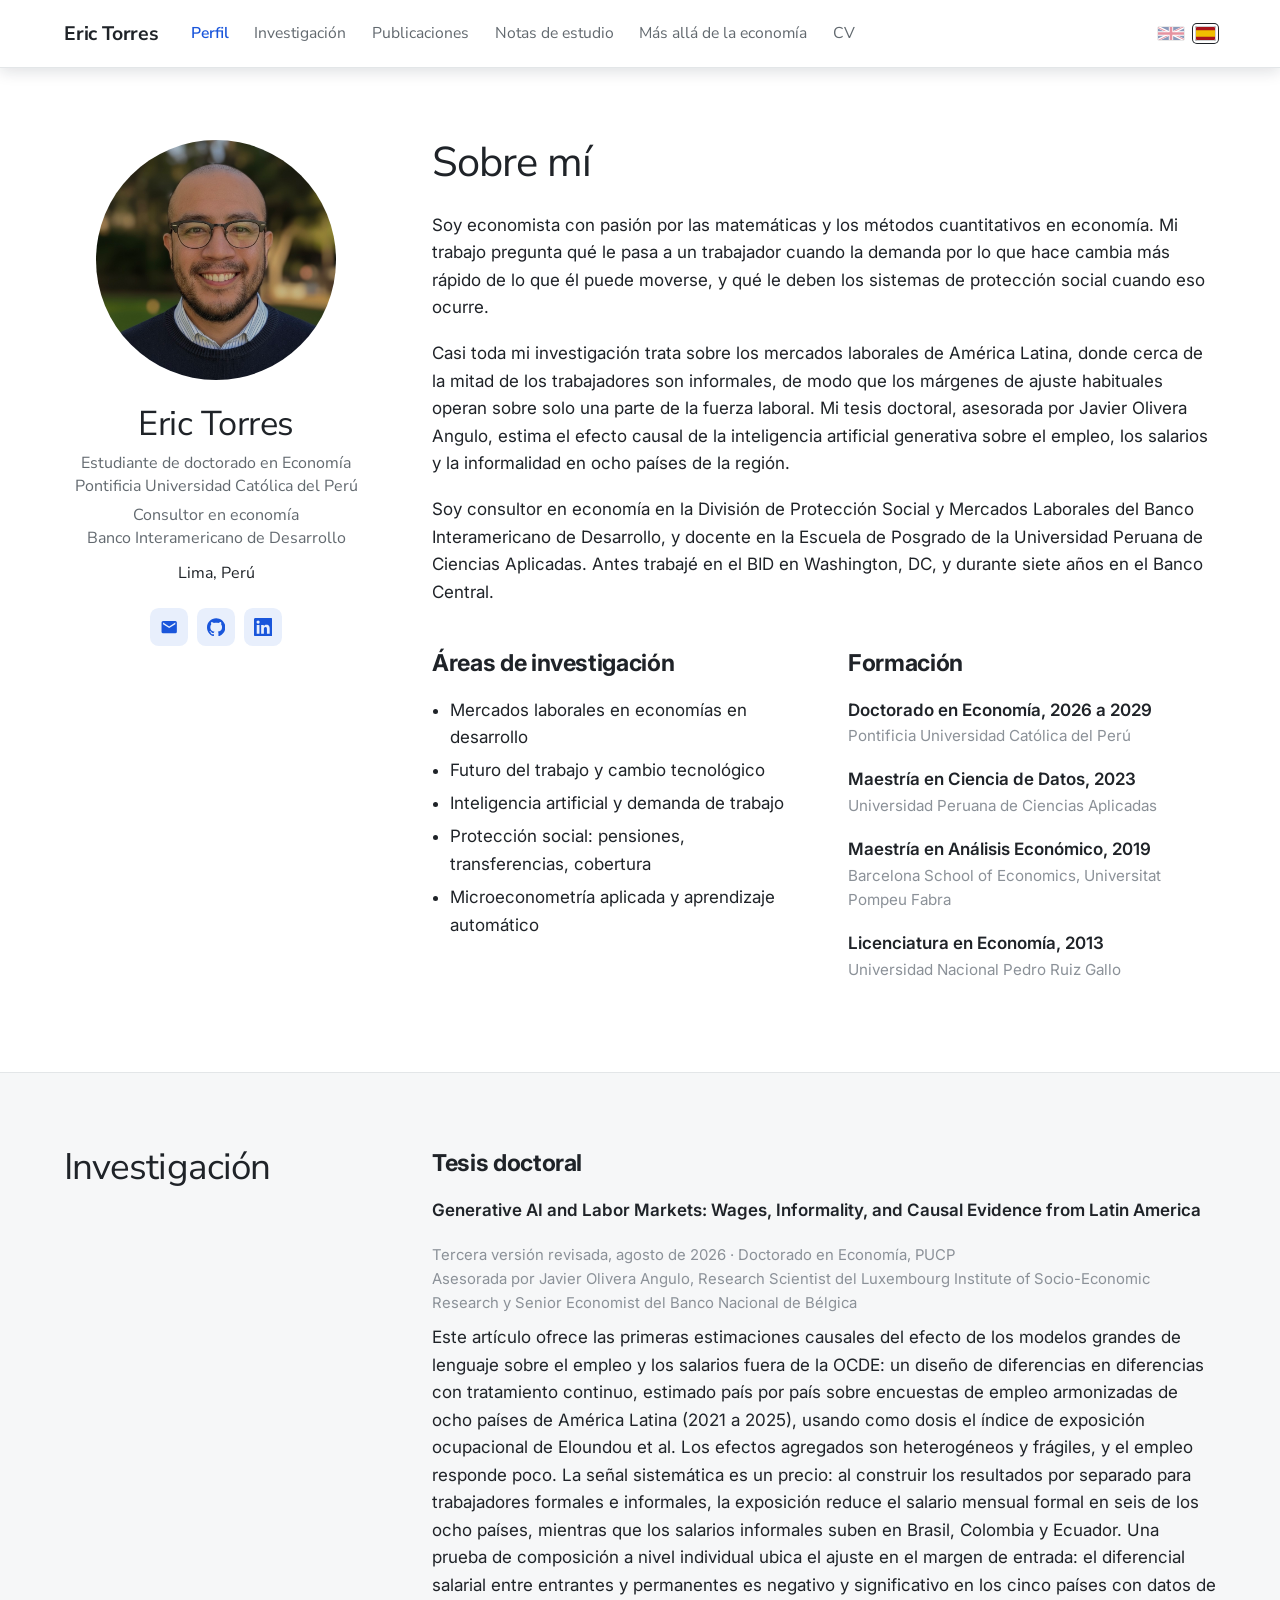
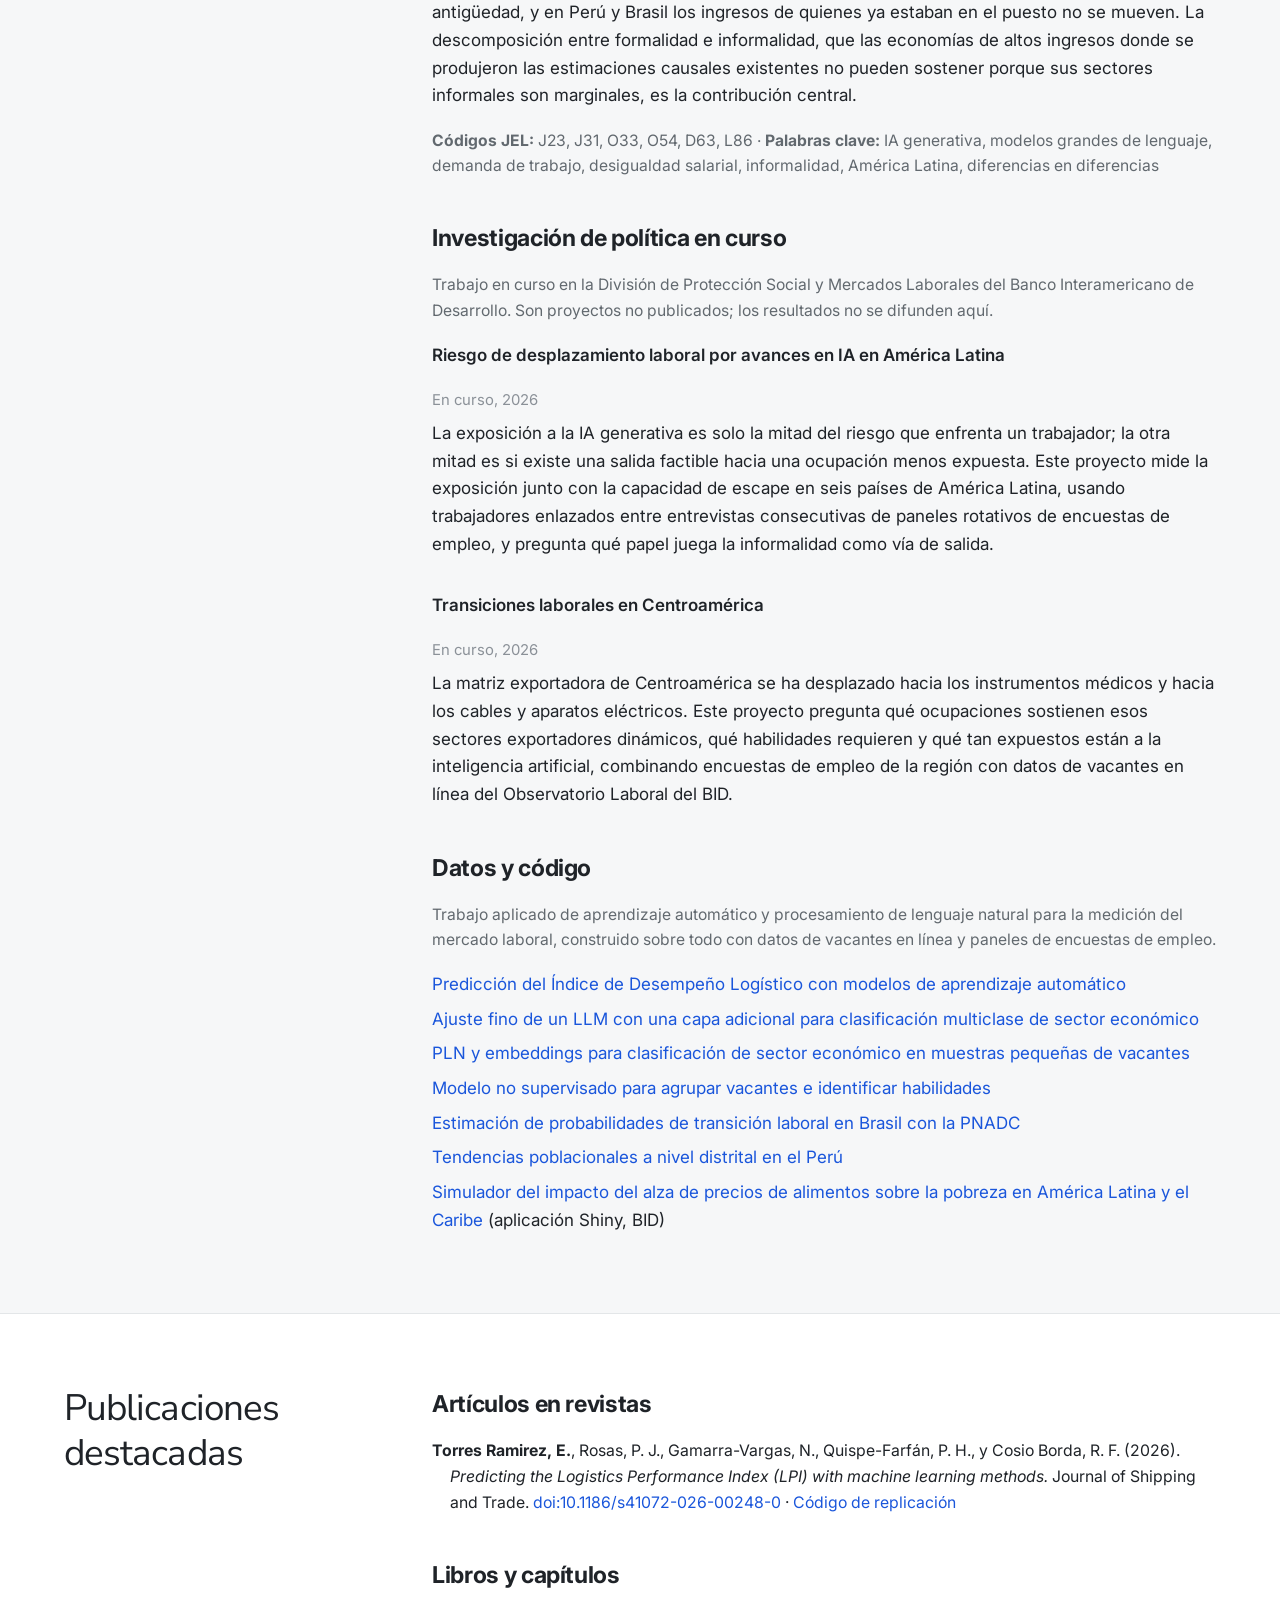
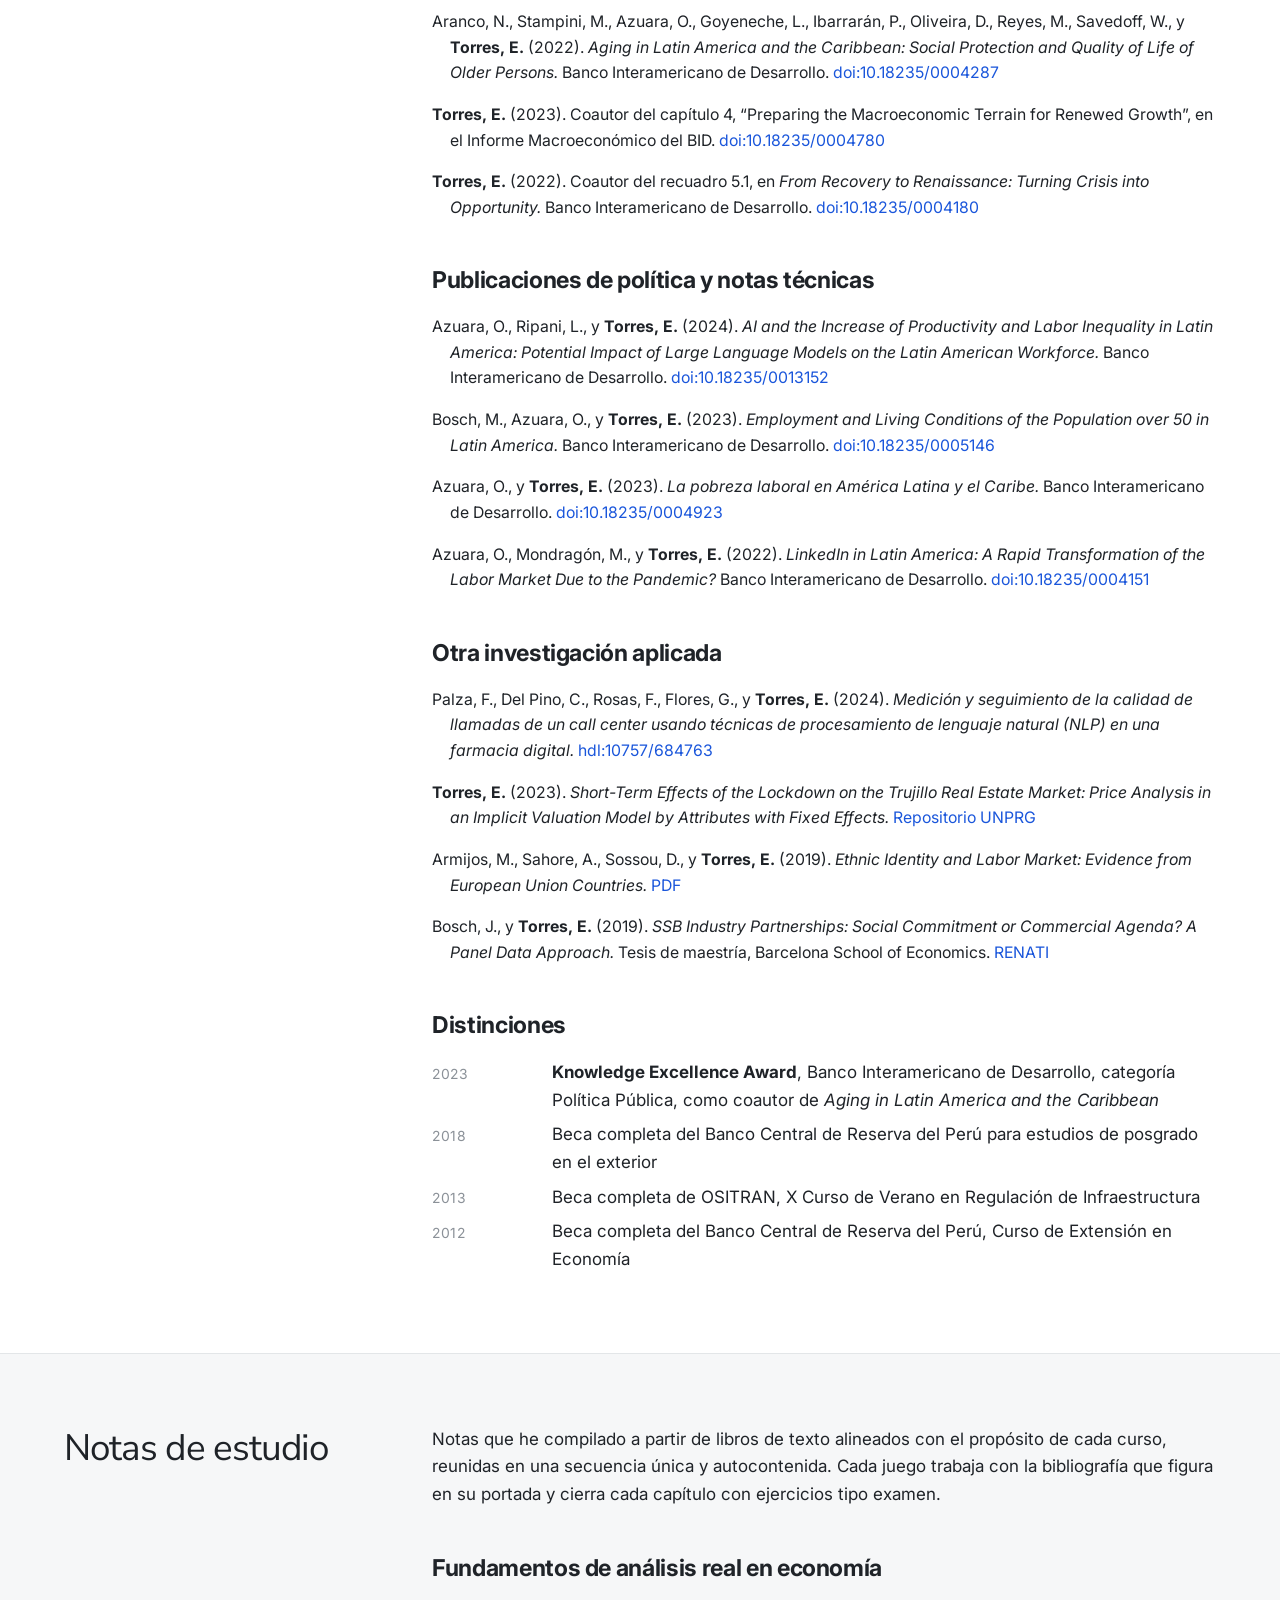
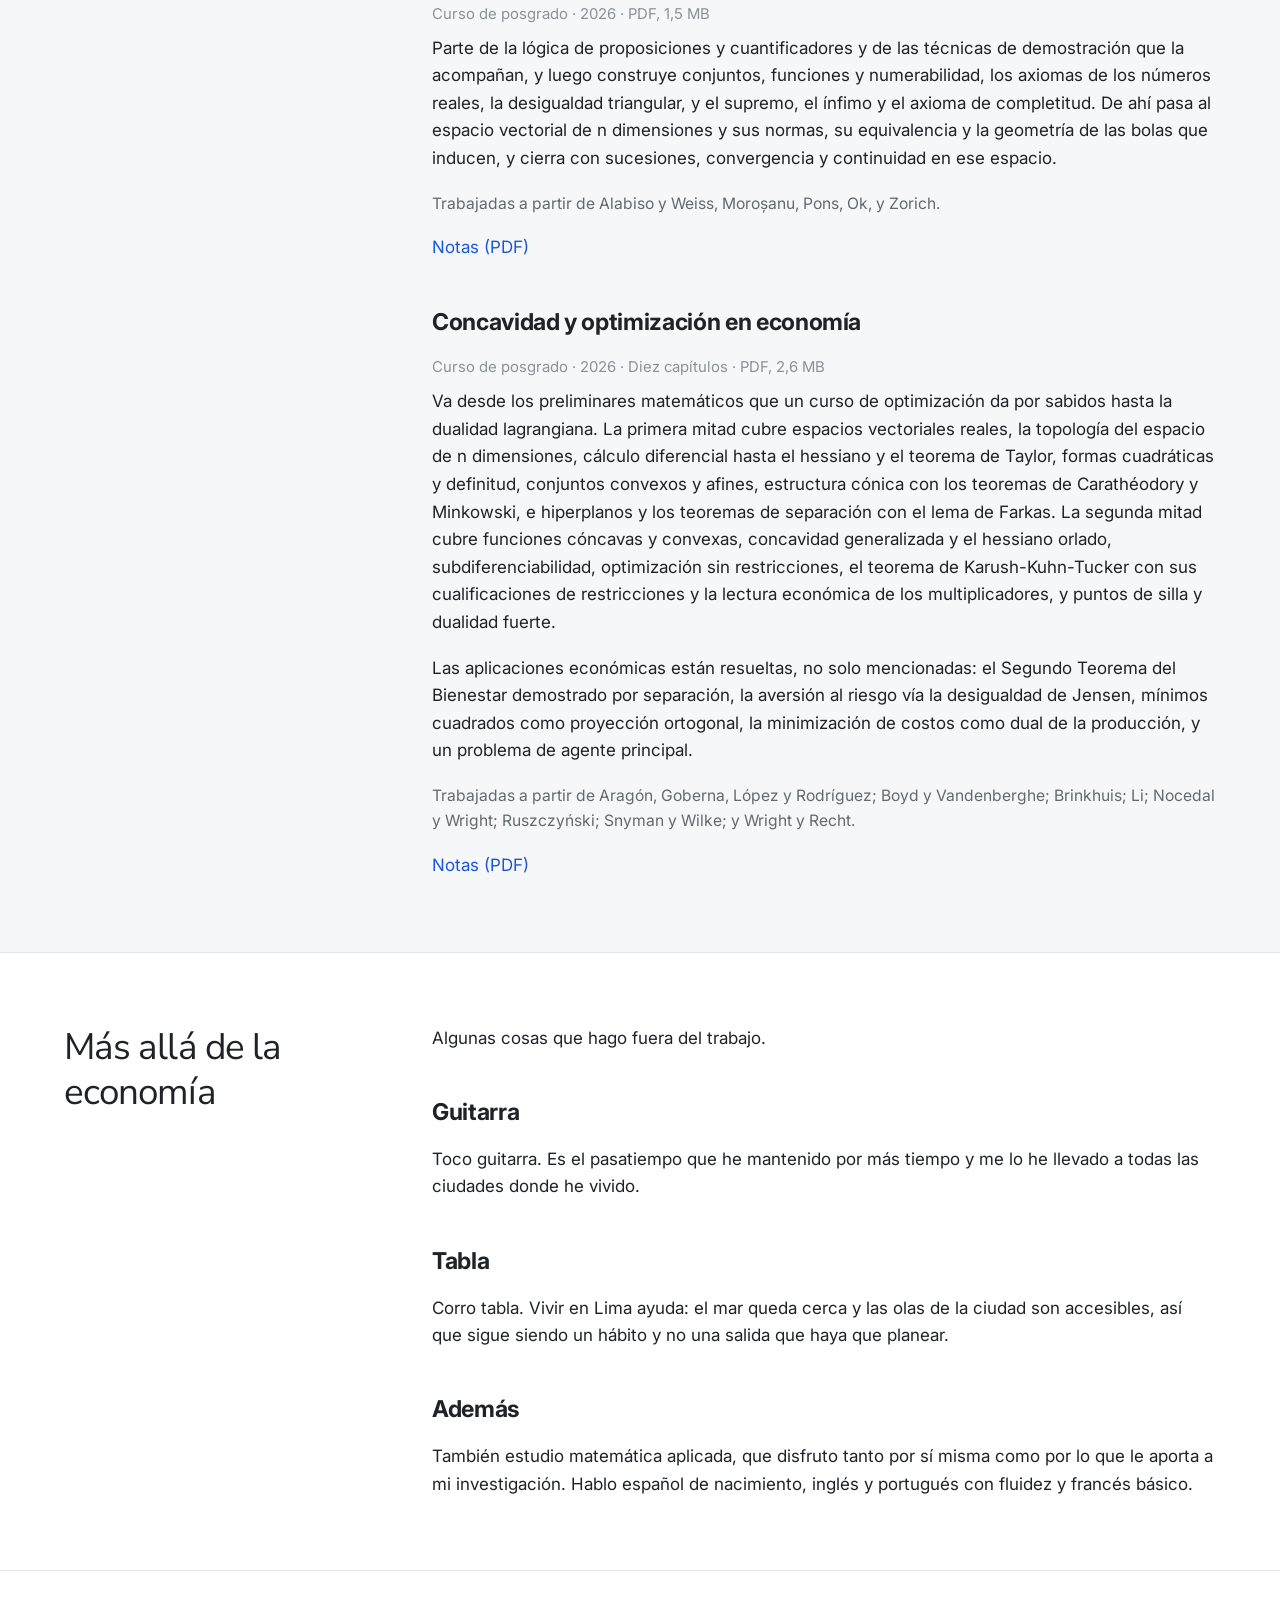
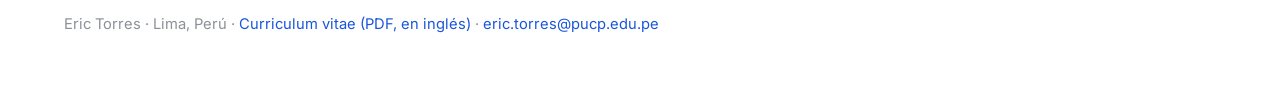
==== commit 5b3c475a: "Match the first paragraph size to the rest of the body text Co-Authored-By: Claude Opus 5 (1M contex" ====
--- a/es/index.html
+++ b/es/index.html
@@ -9,7 +9,7 @@
 <link rel="preconnect" href="https://fonts.googleapis.com">
 <link rel="preconnect" href="https://fonts.gstatic.com" crossorigin>
 <link rel="stylesheet" href="https://fonts.googleapis.com/css2?family=Inter:wght@400;500;600;700&family=Nunito+Sans:wght@400;600;700&display=swap">
-<link rel="stylesheet" href="../assets/css/style.css?v=9">
+<link rel="stylesheet" href="../assets/css/style.css?v=10">
 </head>
 <body>
 
--- a/assets/css/style.css
+++ b/assets/css/style.css
@@ -213,8 +213,6 @@
 
 p { margin: 0 0 1.15rem; }
 p:last-child { margin-bottom: 0; }
-
-.lede { font-size: 1.14rem; }
 
 .meta { color: var(--faint); font-size: 0.93rem; margin: 0 0 0.55rem; }
 
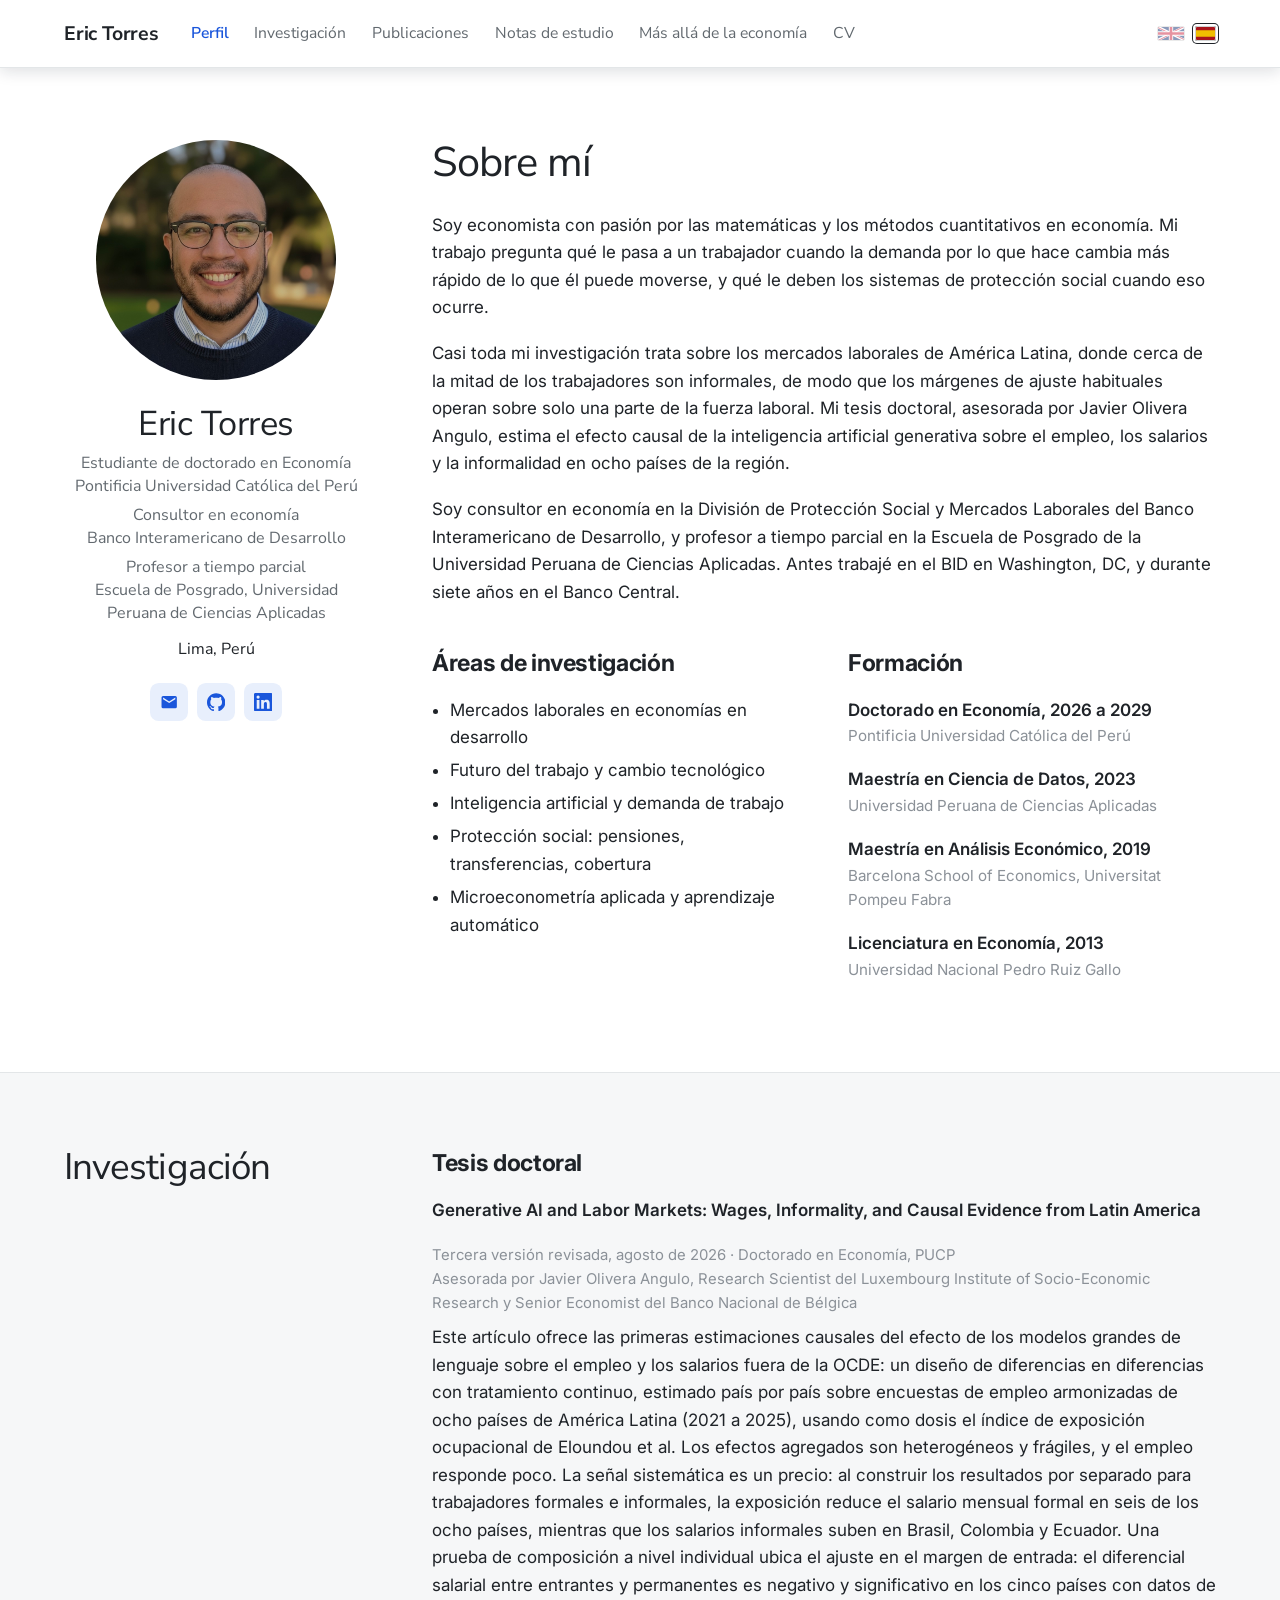
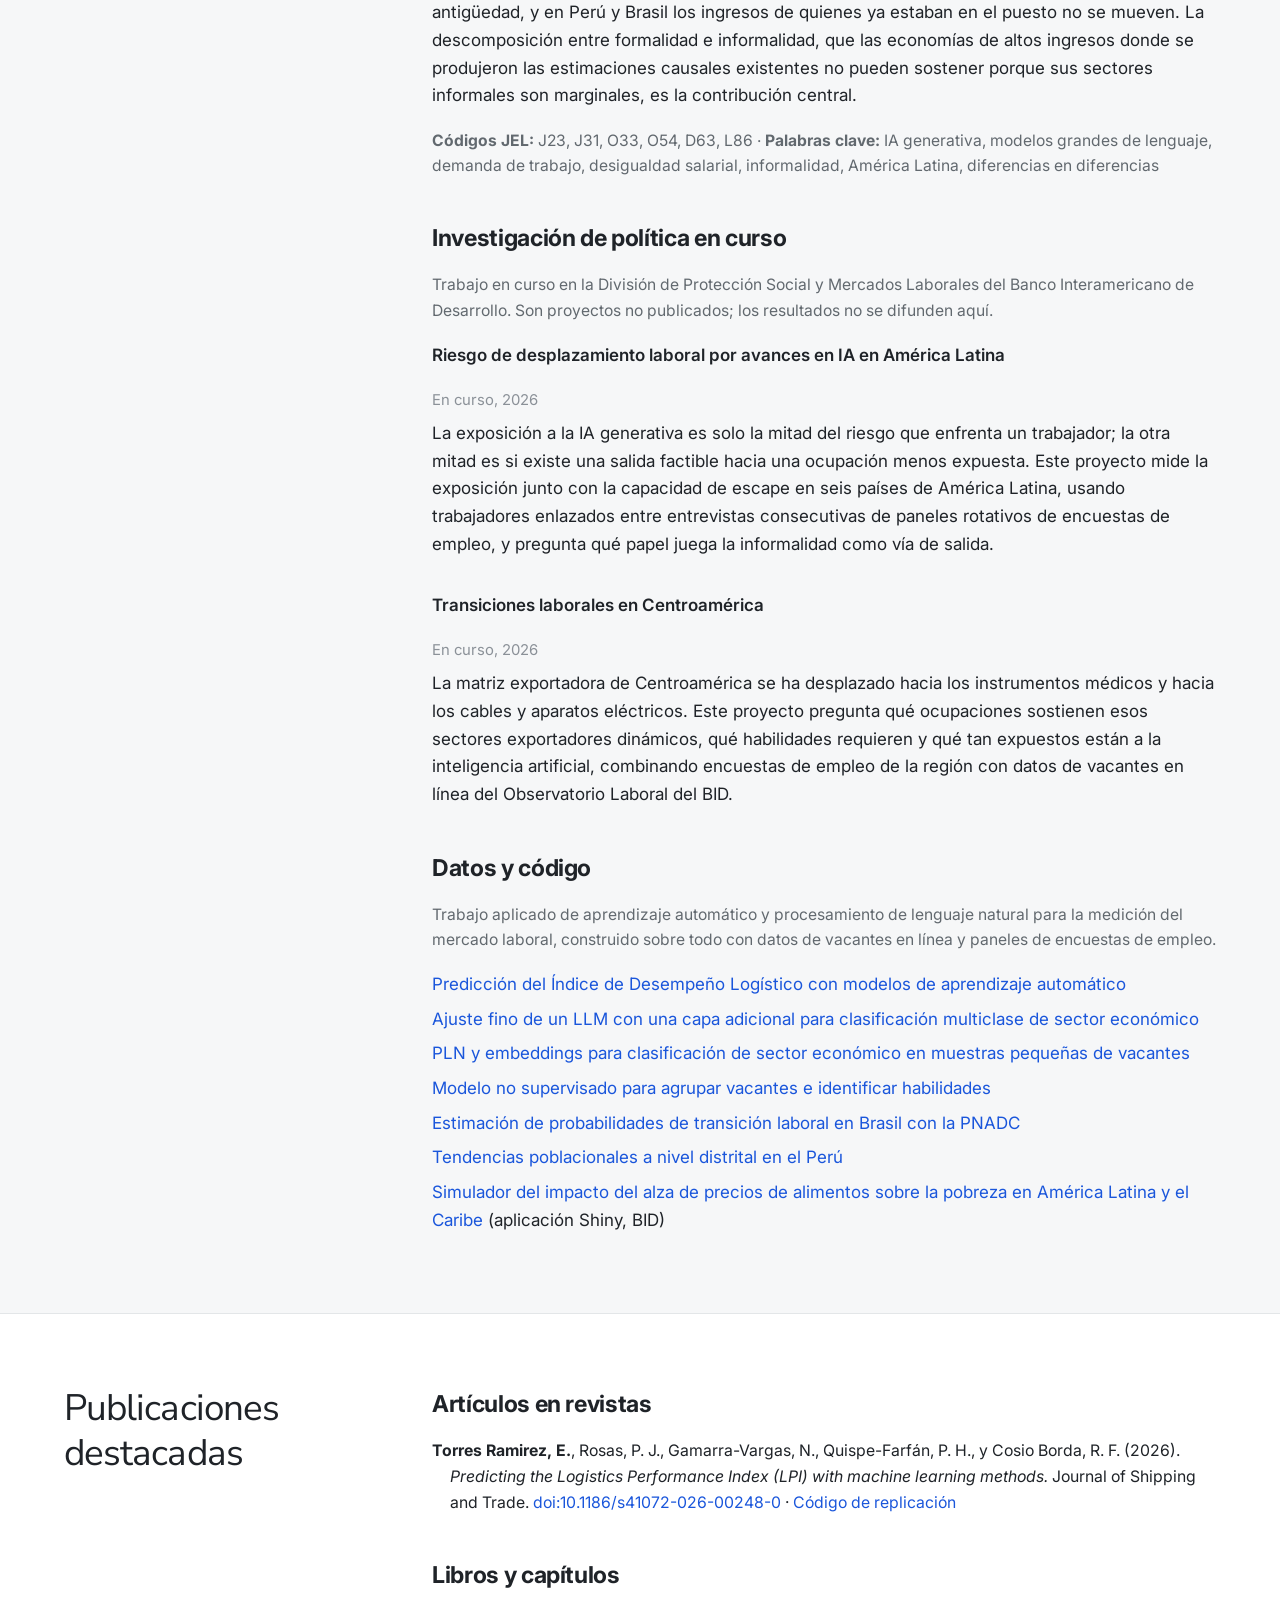
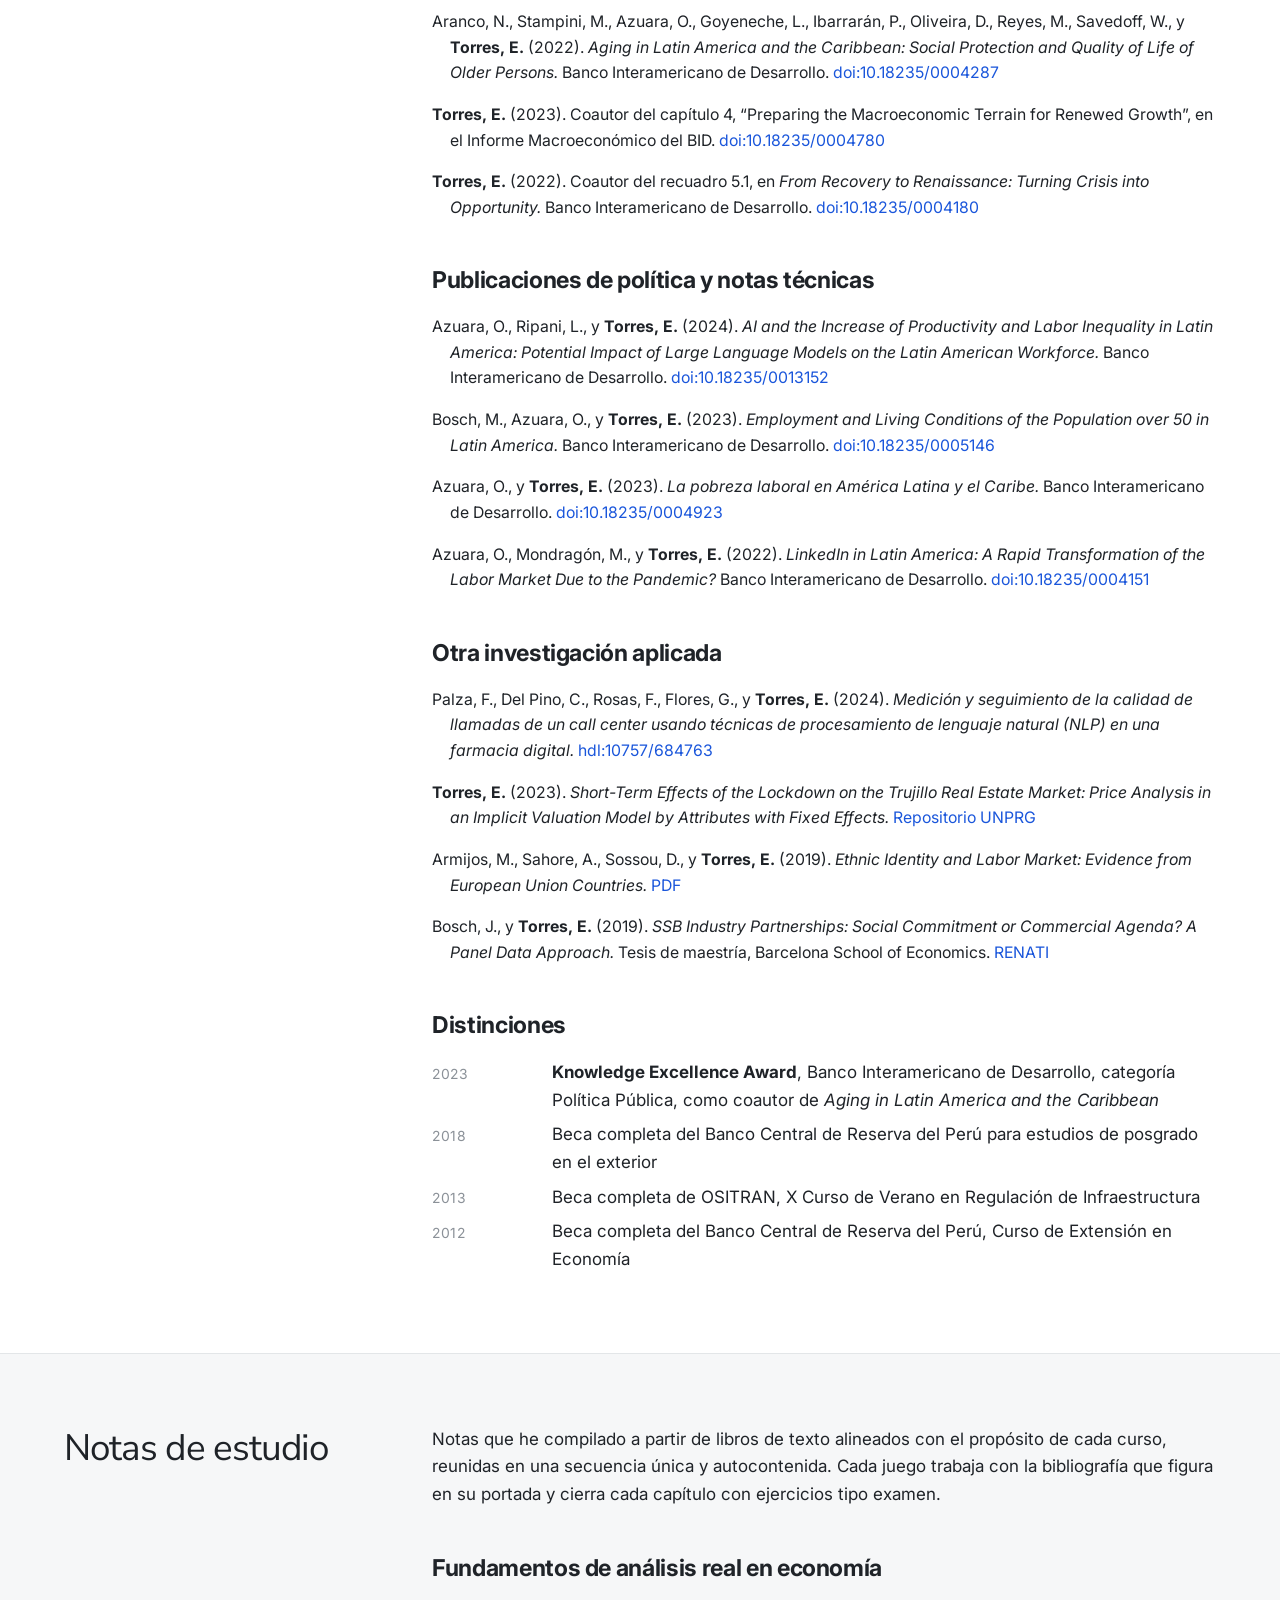
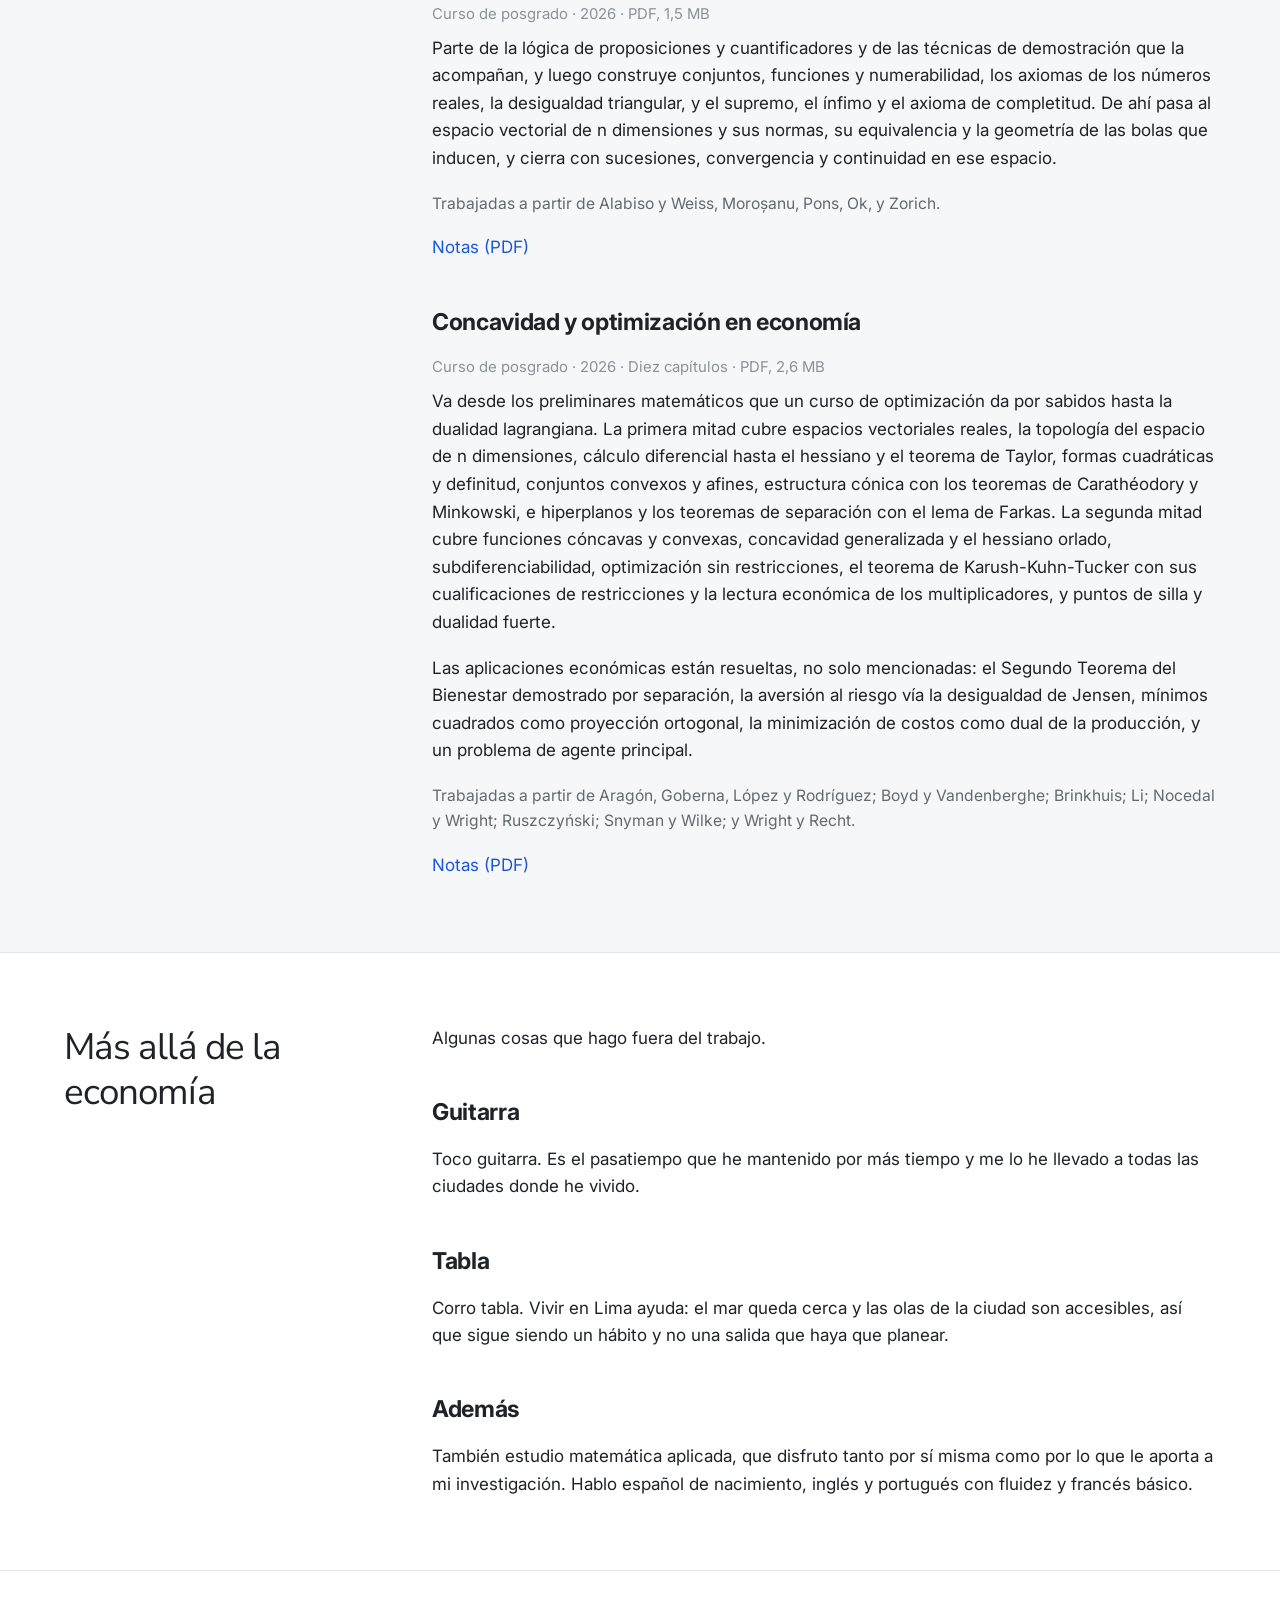
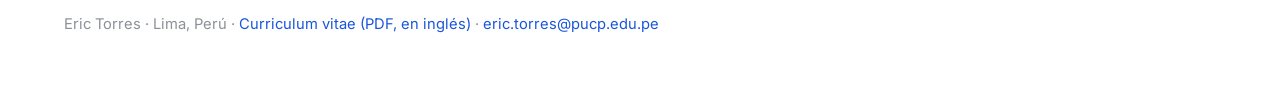
==== commit b71307ec: "Add the part-time professor role to the profile card" ====
--- a/es/index.html
+++ b/es/index.html
@@ -9,7 +9,7 @@
 <link rel="preconnect" href="https://fonts.googleapis.com">
 <link rel="preconnect" href="https://fonts.gstatic.com" crossorigin>
 <link rel="stylesheet" href="https://fonts.googleapis.com/css2?family=Inter:wght@400;500;600;700&family=Nunito+Sans:wght@400;600;700&display=swap">
-<link rel="stylesheet" href="../assets/css/style.css?v=10">
+<link rel="stylesheet" href="../assets/css/style.css?v=12">
 </head>
 <body>
 
@@ -40,6 +40,7 @@
       <p class="name">Eric Torres</p>
       <p class="role">Estudiante de doctorado en Economía<br>Pontificia Universidad Católica del Perú</p>
       <p class="role">Consultor en economía<br>Banco Interamericano de Desarrollo</p>
+      <p class="role">Profesor a tiempo parcial<br>Escuela de Posgrado, Universidad Peruana de Ciencias Aplicadas</p>
       <p class="place">Lima, Perú</p>
       <div class="icons">
         <a href="mailto:eric.torres@pucp.edu.pe" title="Correo" aria-label="Correo"><svg viewBox="0 0 24 24" aria-hidden="true"><path d="M20 4H4a2 2 0 0 0-2 2v12a2 2 0 0 0 2 2h16a2 2 0 0 0 2-2V6a2 2 0 0 0-2-2zm0 4.2-8 5-8-5V6l8 5 8-5v2.2z"/></svg></a>
@@ -51,7 +52,7 @@
     <div class="col-main">
       <h1 class="light">Sobre mí</h1>
 
-      <p class="lede">
+      <p>
         Soy economista con pasión por las matemáticas y los métodos cuantitativos en
         economía. Mi trabajo pregunta qué le pasa a un trabajador cuando la demanda por lo
         que hace cambia más rápido de lo que él puede moverse, y qué le deben los sistemas
@@ -69,7 +70,7 @@
 
       <p>
         Soy consultor en economía en la División de Protección Social y Mercados Laborales
-        del Banco Interamericano de Desarrollo, y docente en la Escuela de Posgrado de la
+        del Banco Interamericano de Desarrollo, y profesor a tiempo parcial en la Escuela de Posgrado de la
         Universidad Peruana de Ciencias Aplicadas. Antes trabajé en el BID en Washington,
         DC, y durante siete años en el Banco Central.
       </p>
@@ -286,7 +287,7 @@
     <h1 class="sectitle">Notas de estudio</h1>
     <div class="col-main">
 
-      <p class="lede">
+      <p>
         Notas que he compilado a partir de libros de texto alineados con el propósito de cada
         curso, reunidas en una secuencia única y autocontenida. Cada juego trabaja con la
         bibliografía que figura en su portada y cierra cada capítulo con ejercicios tipo
@@ -344,7 +345,7 @@
     <h1 class="sectitle">Más allá de la economía</h1>
     <div class="col-main">
 
-      <p class="lede">Algunas cosas que hago fuera del trabajo.</p>
+      <p>Algunas cosas que hago fuera del trabajo.</p>
 
       <h2>Guitarra</h2>
       <p>
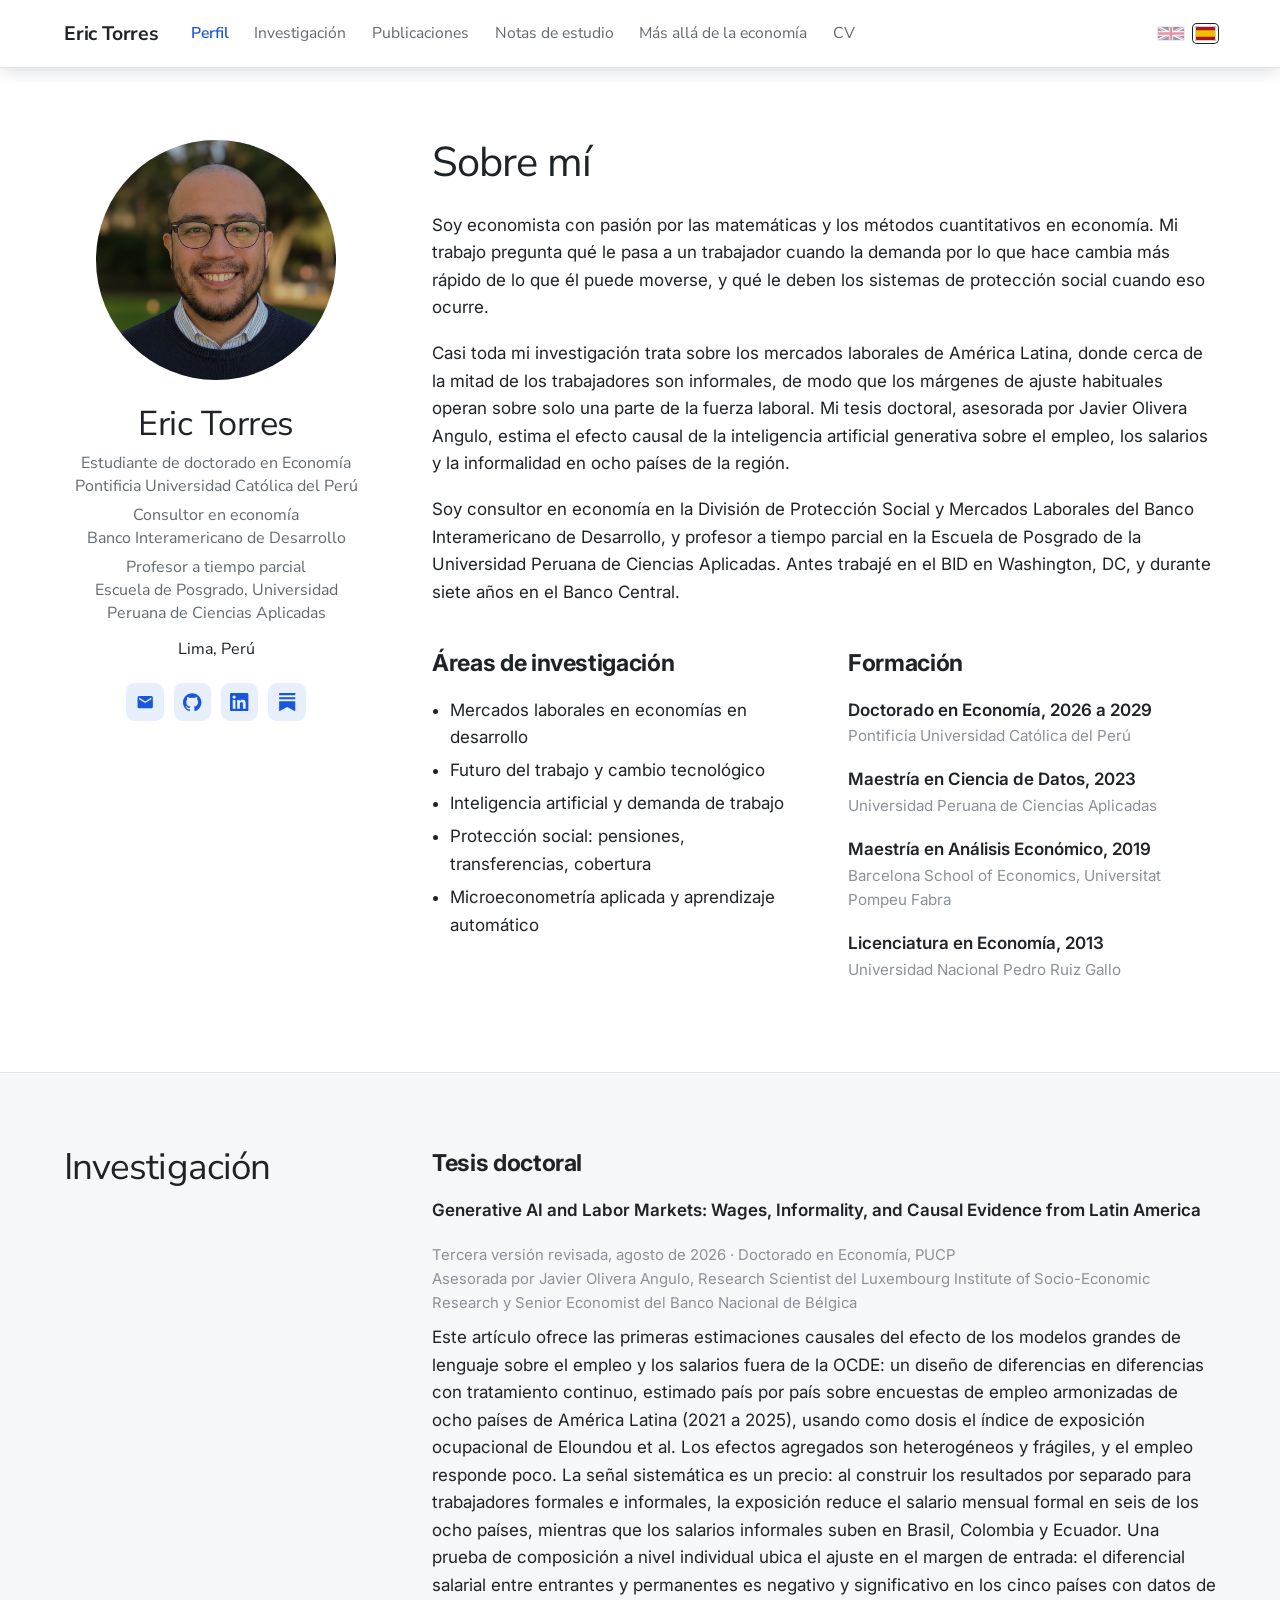
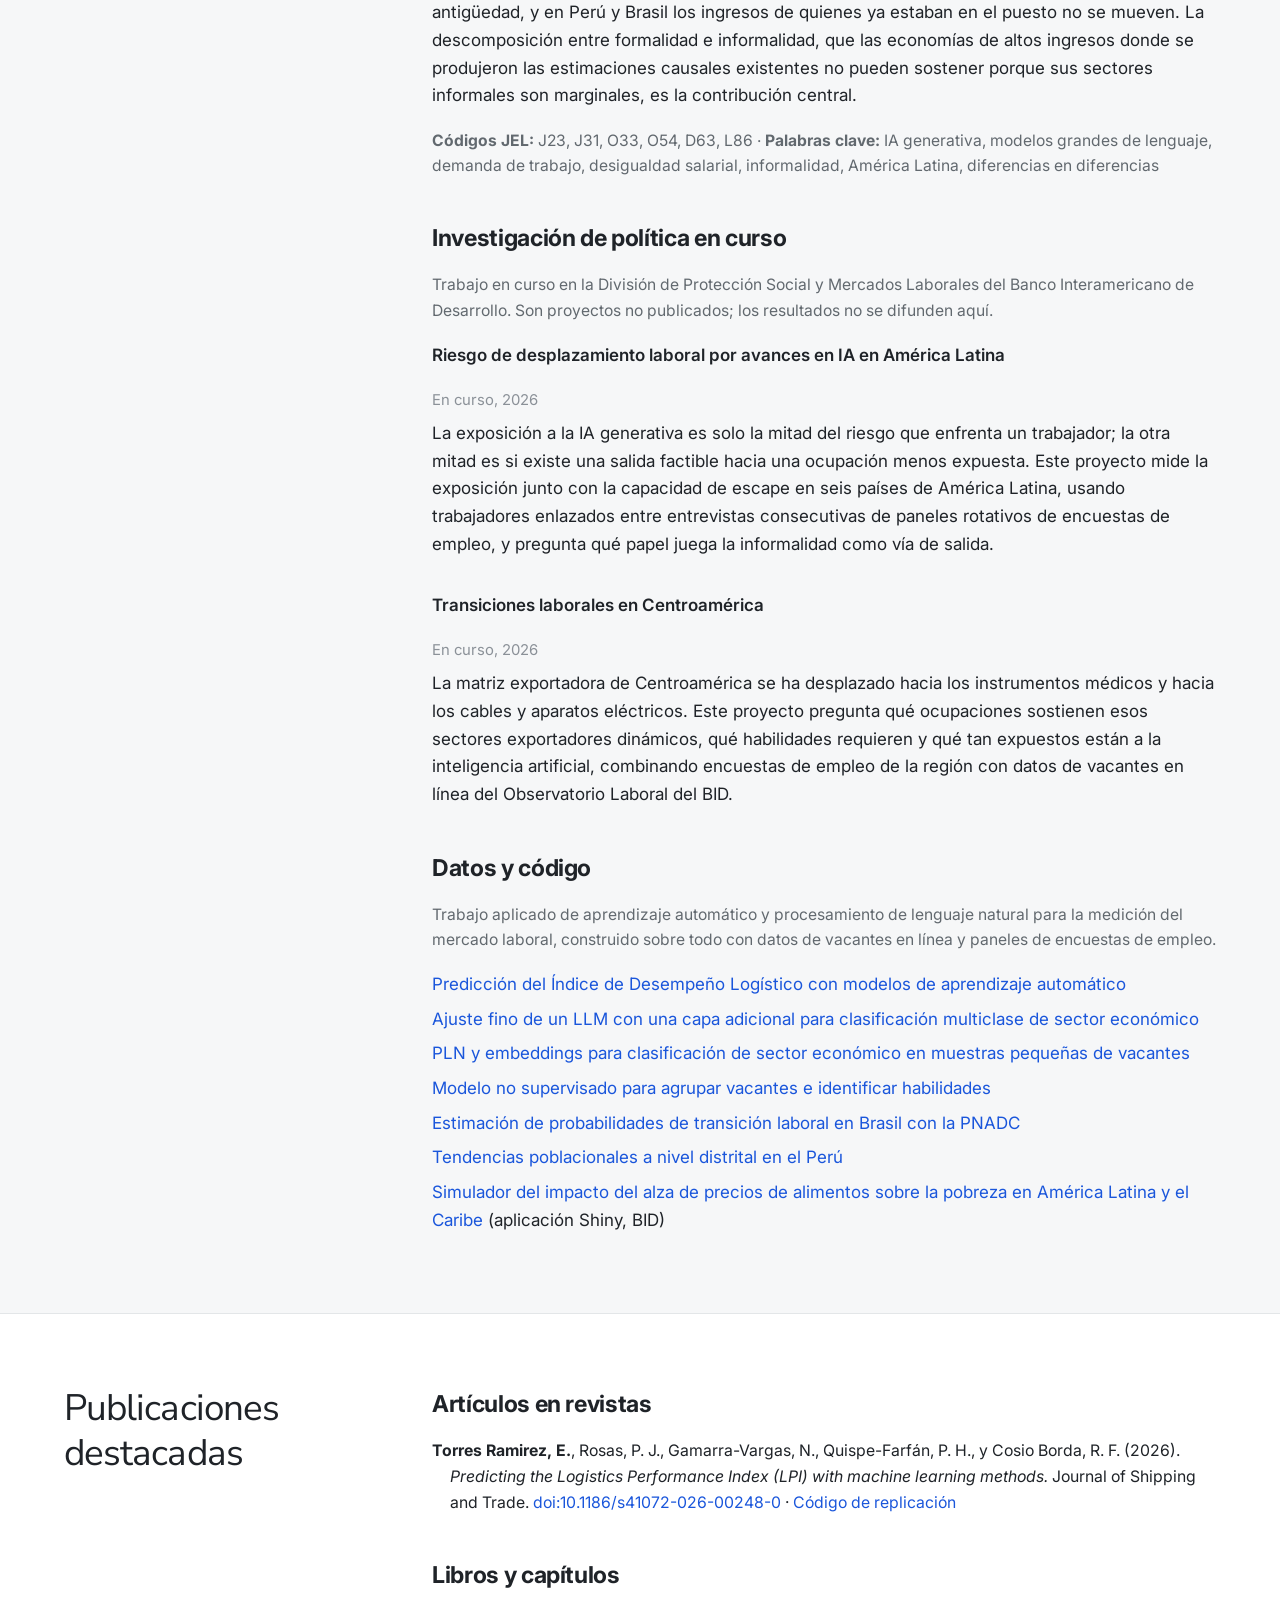
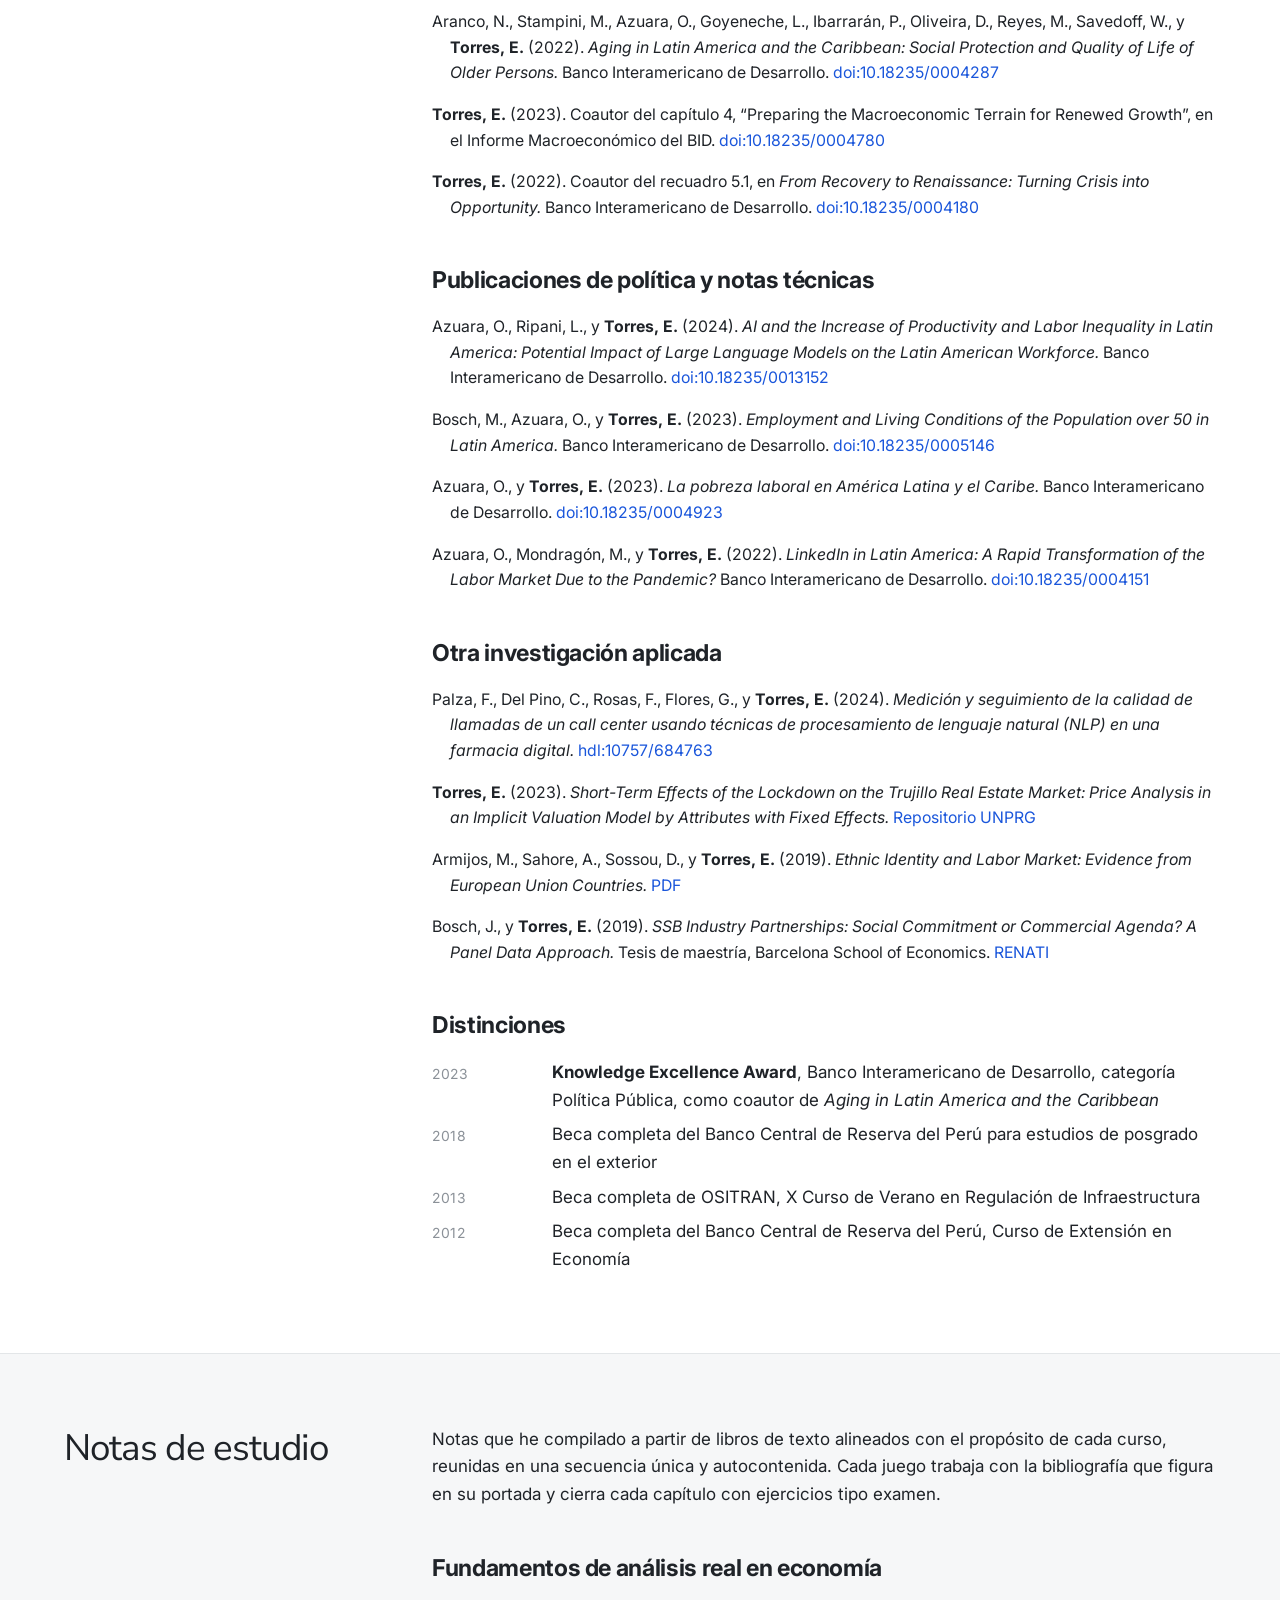
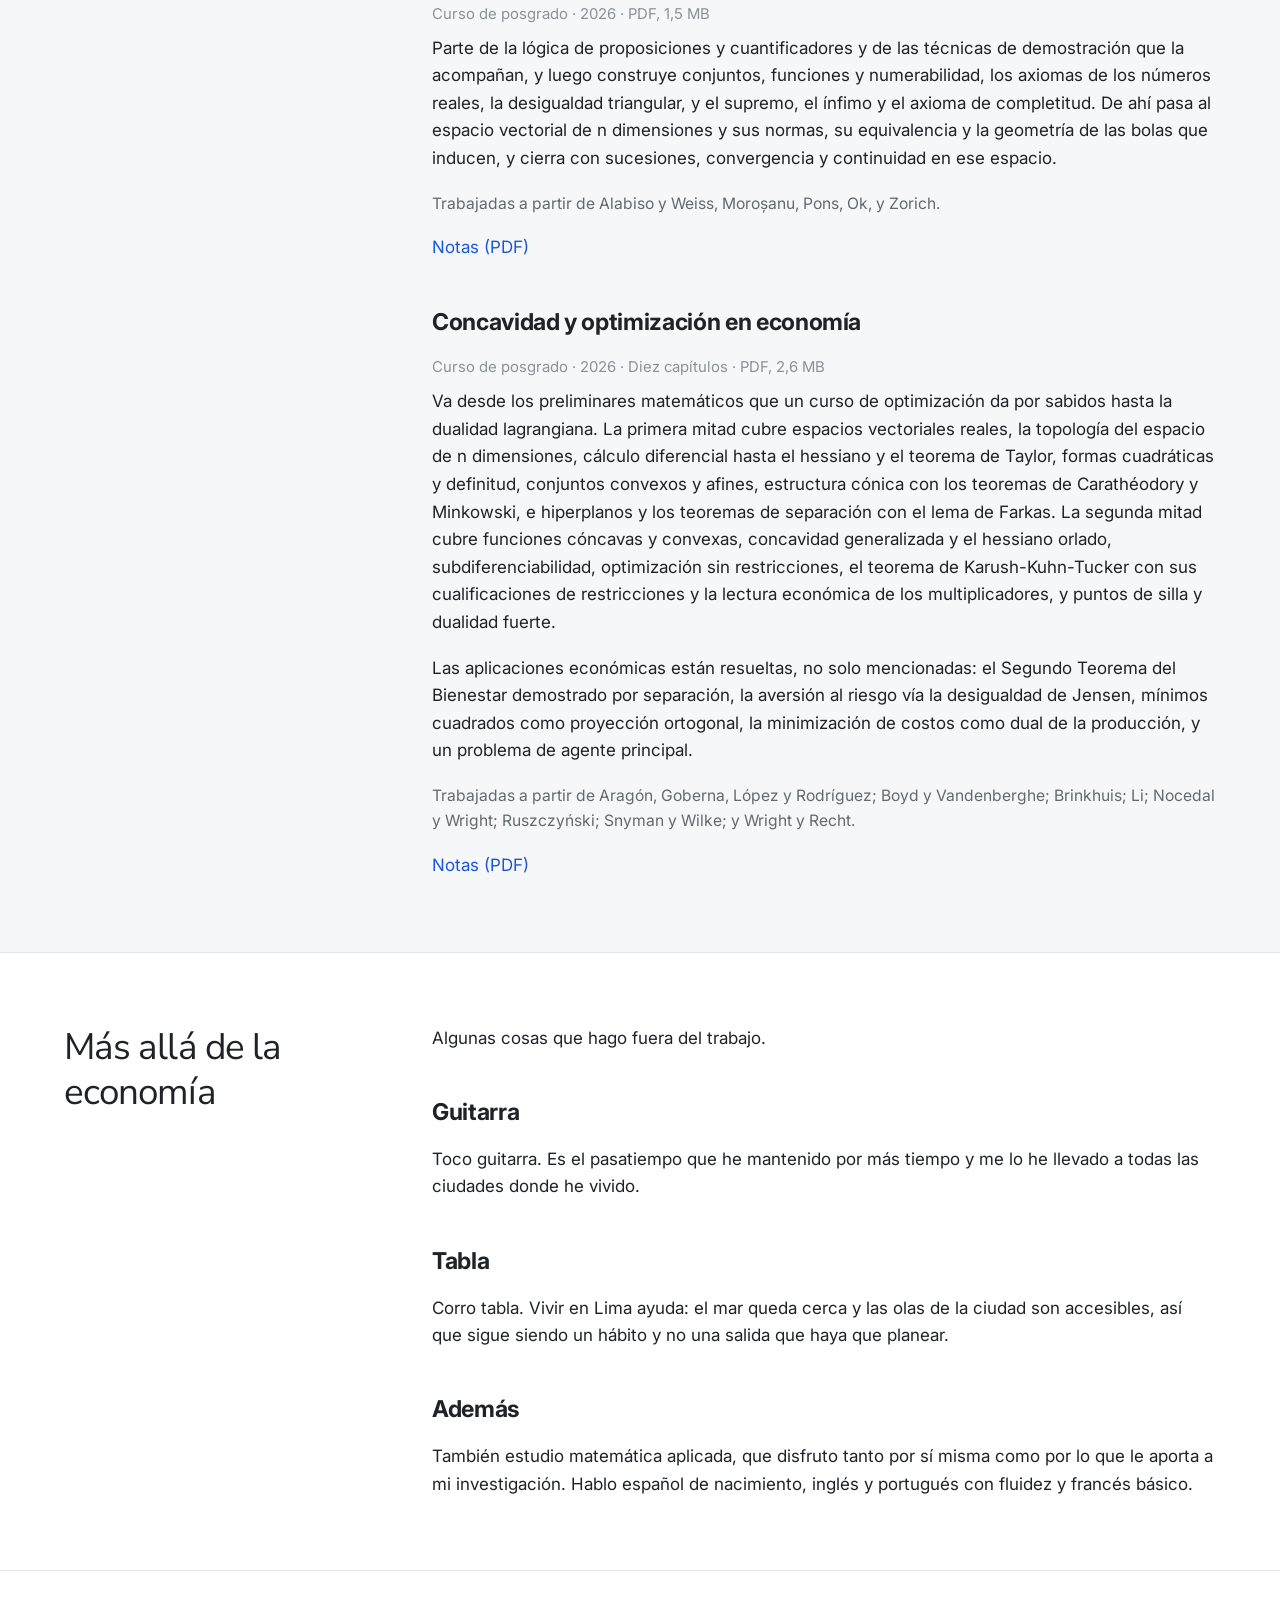
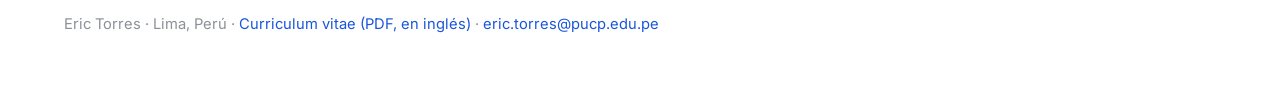
==== commit 4cac2a26: "Add the Substack link to the contact icons Co-Authored-By: Claude Opus 5 (1M context) <noreply@anthr" ====
--- a/es/index.html
+++ b/es/index.html
@@ -9,7 +9,7 @@
 <link rel="preconnect" href="https://fonts.googleapis.com">
 <link rel="preconnect" href="https://fonts.gstatic.com" crossorigin>
 <link rel="stylesheet" href="https://fonts.googleapis.com/css2?family=Inter:wght@400;500;600;700&family=Nunito+Sans:wght@400;600;700&display=swap">
-<link rel="stylesheet" href="../assets/css/style.css?v=12">
+<link rel="stylesheet" href="../assets/css/style.css?v=13">
 </head>
 <body>
 
@@ -46,6 +46,7 @@
         <a href="mailto:eric.torres@pucp.edu.pe" title="Correo" aria-label="Correo"><svg viewBox="0 0 24 24" aria-hidden="true"><path d="M20 4H4a2 2 0 0 0-2 2v12a2 2 0 0 0 2 2h16a2 2 0 0 0 2-2V6a2 2 0 0 0-2-2zm0 4.2-8 5-8-5V6l8 5 8-5v2.2z"/></svg></a>
         <a href="https://github.com/etorresram" title="GitHub" aria-label="GitHub"><svg viewBox="0 0 24 24" aria-hidden="true"><path d="M12 .297c-6.63 0-12 5.373-12 12 0 5.303 3.438 9.8 8.205 11.385.6.113.82-.258.82-.577 0-.285-.01-1.04-.015-2.04-3.338.724-4.042-1.61-4.042-1.61C4.422 18.07 3.633 17.7 3.633 17.7c-1.087-.744.084-.729.084-.729 1.205.084 1.838 1.236 1.838 1.236 1.07 1.835 2.809 1.305 3.495.998.108-.776.417-1.305.76-1.605-2.665-.3-5.466-1.332-5.466-5.93 0-1.31.465-2.38 1.235-3.22-.135-.303-.54-1.523.105-3.176 0 0 1.005-.322 3.3 1.23.96-.267 1.98-.399 3-.405 1.02.006 2.04.138 3 .405 2.28-1.552 3.285-1.23 3.285-1.23.645 1.653.24 2.873.12 3.176.765.84 1.23 1.91 1.23 3.22 0 4.61-2.805 5.625-5.475 5.92.42.36.81 1.096.81 2.22 0 1.606-.015 2.896-.015 3.286 0 .315.21.69.825.57C20.565 22.092 24 17.592 24 12.297c0-6.627-5.373-12-12-12"/></svg></a>
         <a href="https://www.linkedin.com/in/etorresram/" title="LinkedIn" aria-label="LinkedIn"><svg viewBox="0 0 24 24" aria-hidden="true"><path d="M20.447 20.452h-3.554v-5.569c0-1.328-.027-3.037-1.852-3.037-1.853 0-2.136 1.445-2.136 2.939v5.667H9.351V9h3.414v1.561h.046c.477-.9 1.637-1.85 3.37-1.85 3.601 0 4.267 2.37 4.267 5.455v6.286zM5.337 7.433a2.062 2.062 0 0 1-2.063-2.065 2.064 2.064 0 1 1 2.063 2.065zm1.782 13.019H3.555V9h3.564v11.452zM22.225 0H1.771C.792 0 0 .774 0 1.729v20.542C0 23.227.792 24 1.771 24h20.451C23.2 24 24 23.227 24 22.271V1.729C24 .774 23.2 0 22.225 0z"/></svg></a>
+        <a href="https://substack.com/@etorresram" title="Substack" aria-label="Substack"><svg viewBox="0 0 24 24" aria-hidden="true"><path d="M22.539 8.242H1.46V5.406h21.08v2.836zM1.46 10.812V24L12 18.11 22.54 24V10.812H1.46zM22.54 0H1.46v2.836h21.08V0z"/></svg></a>
       </div>
     </aside>
 
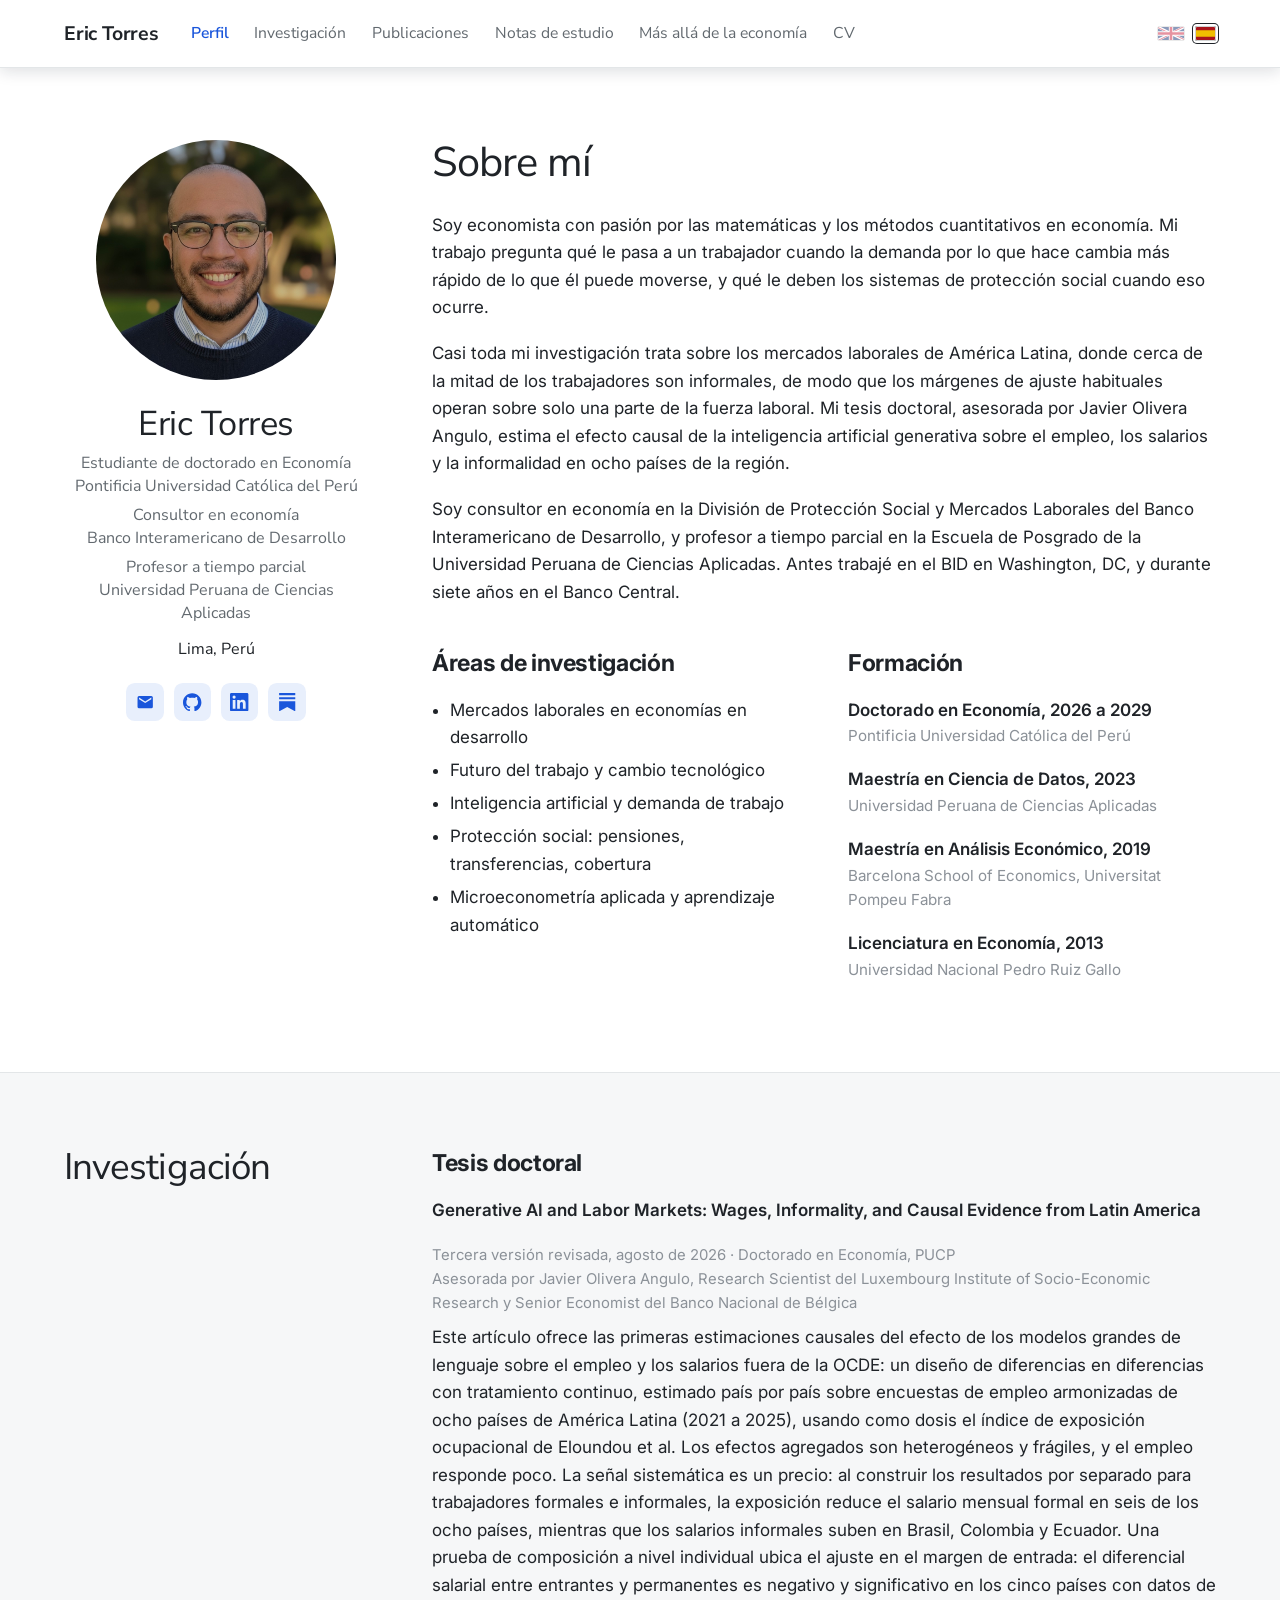
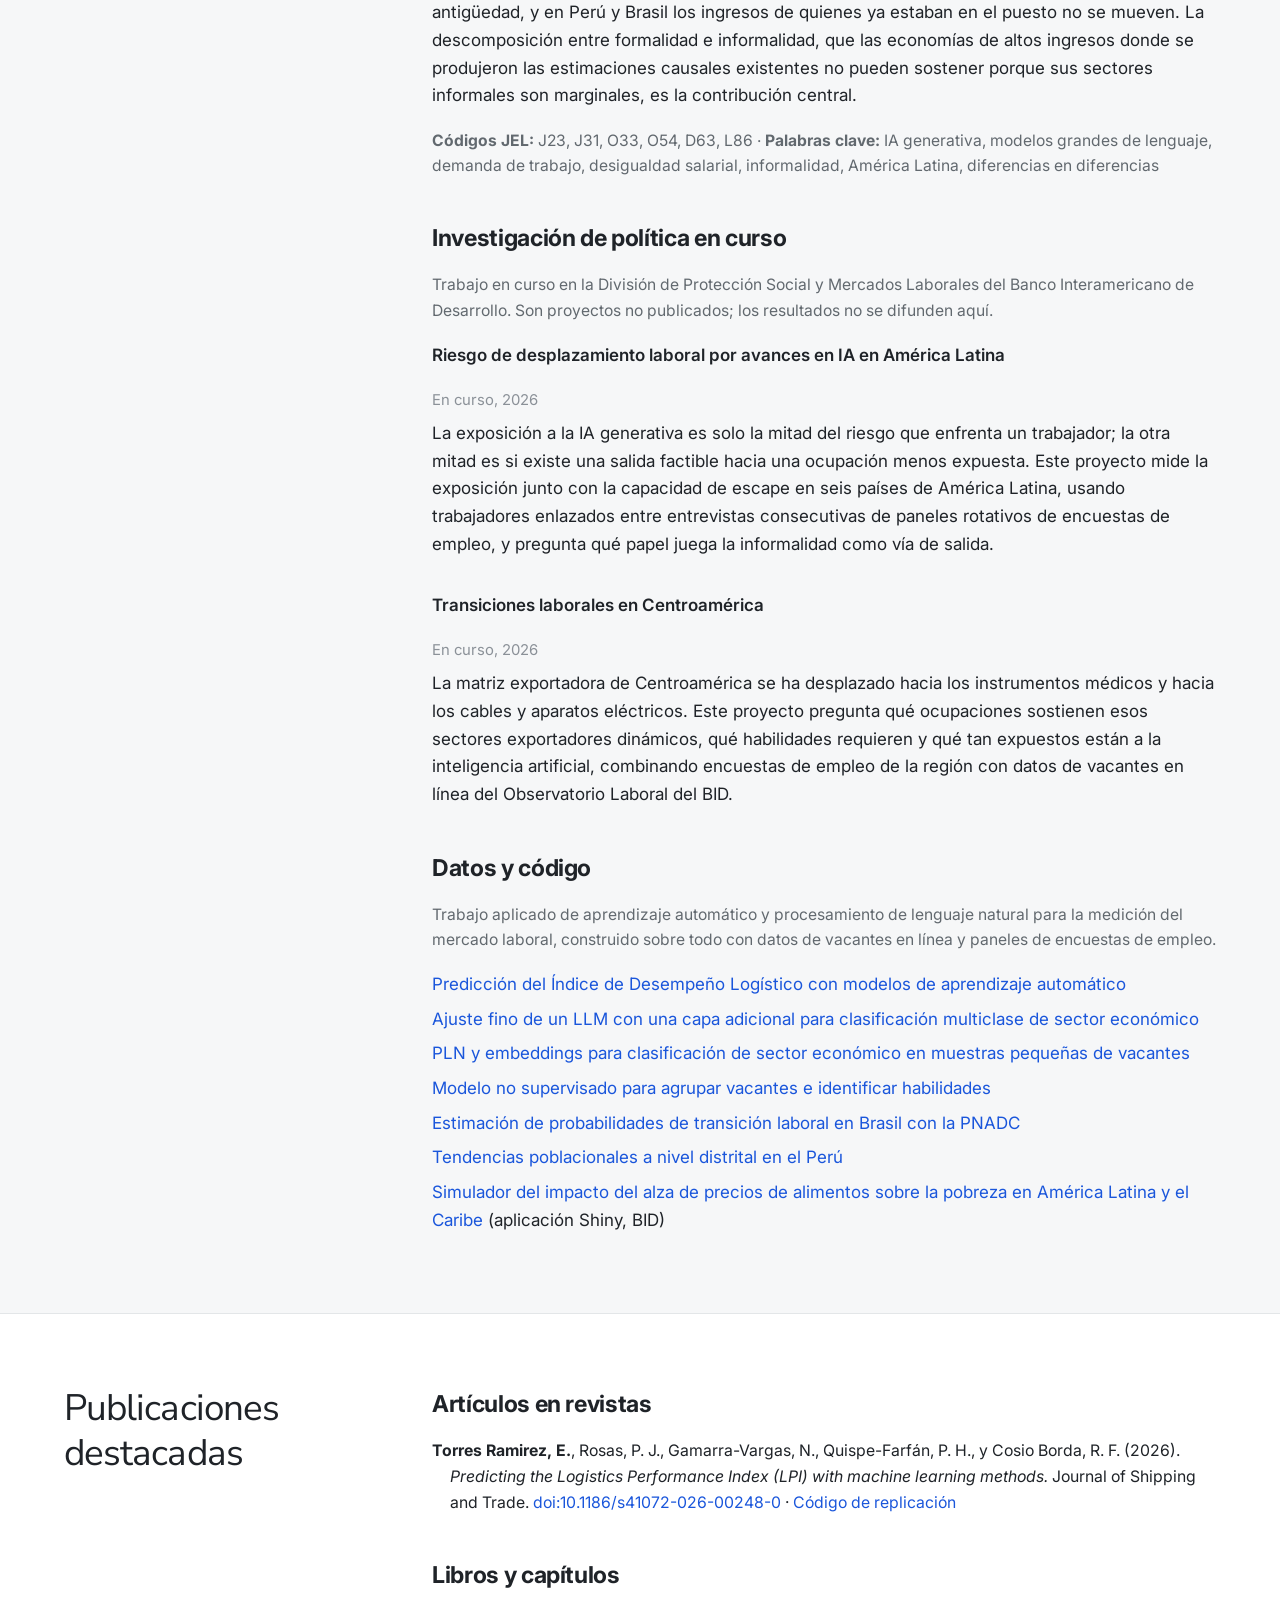
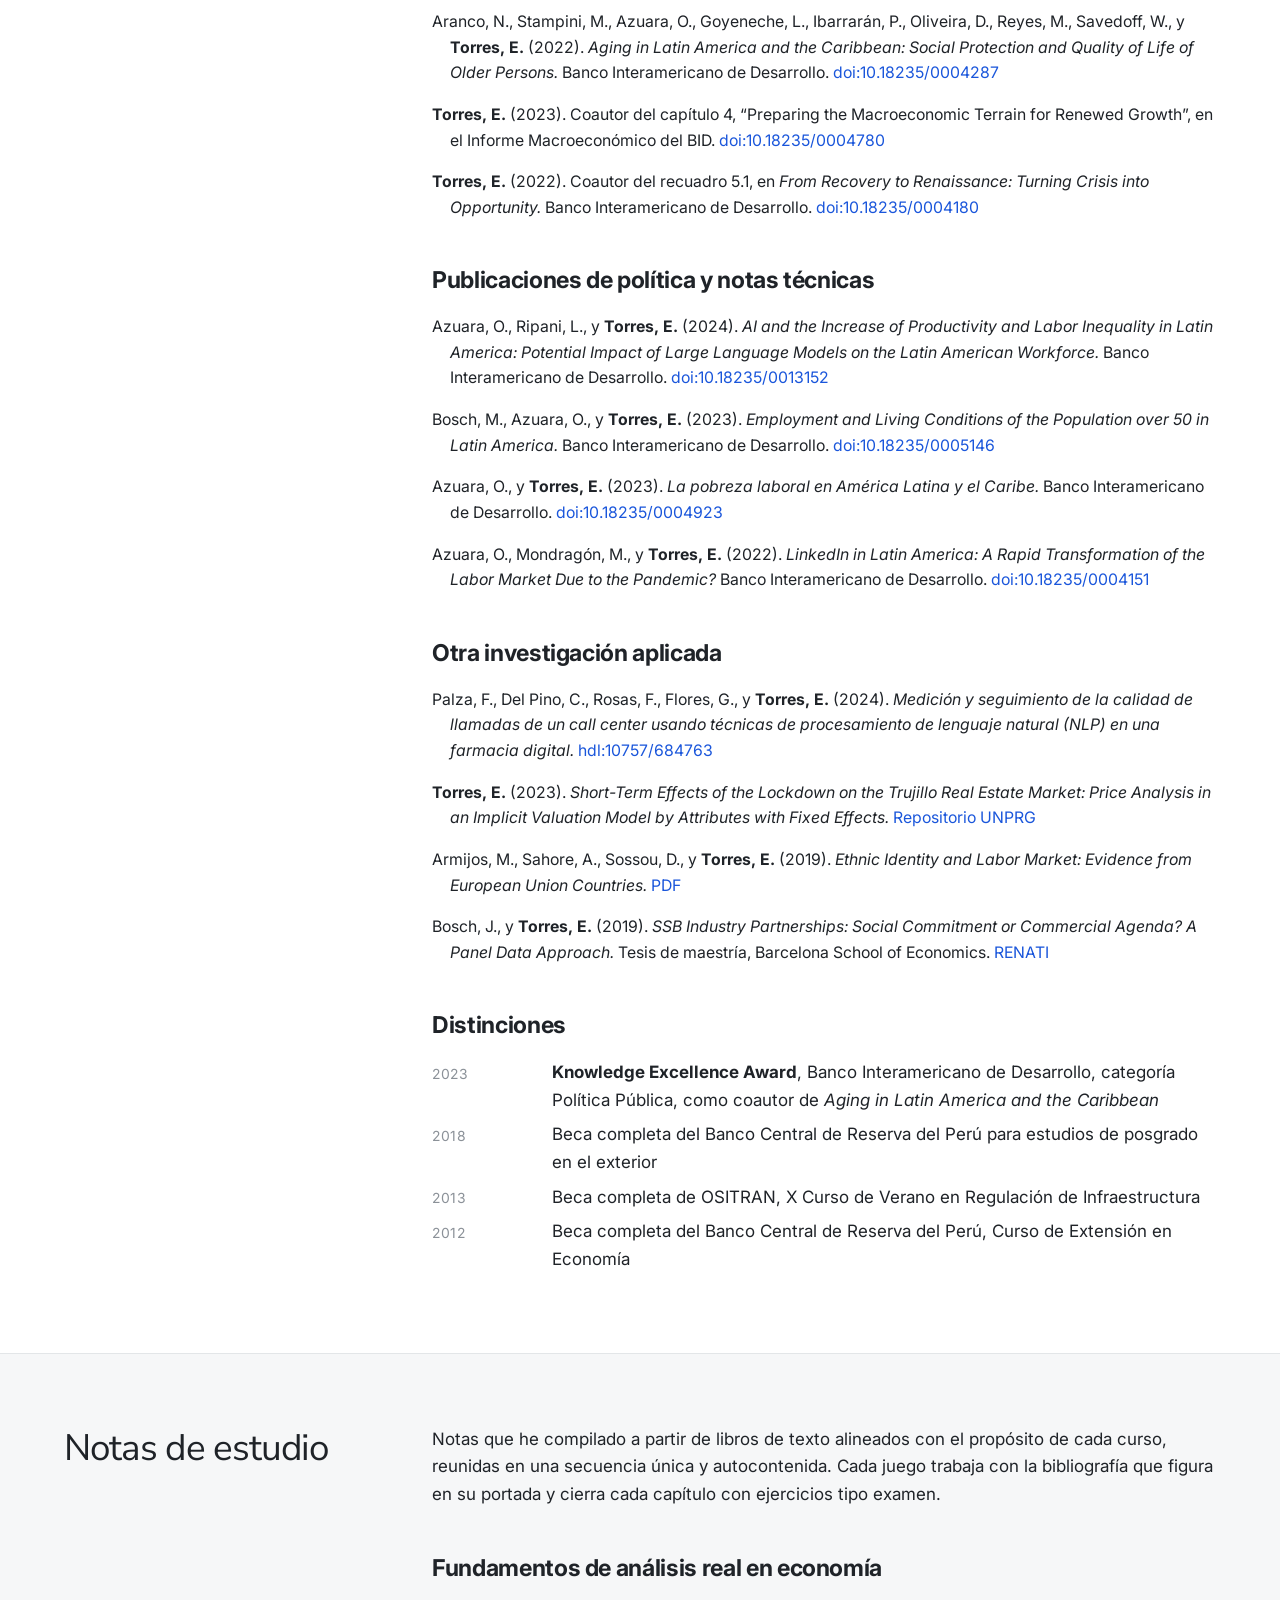
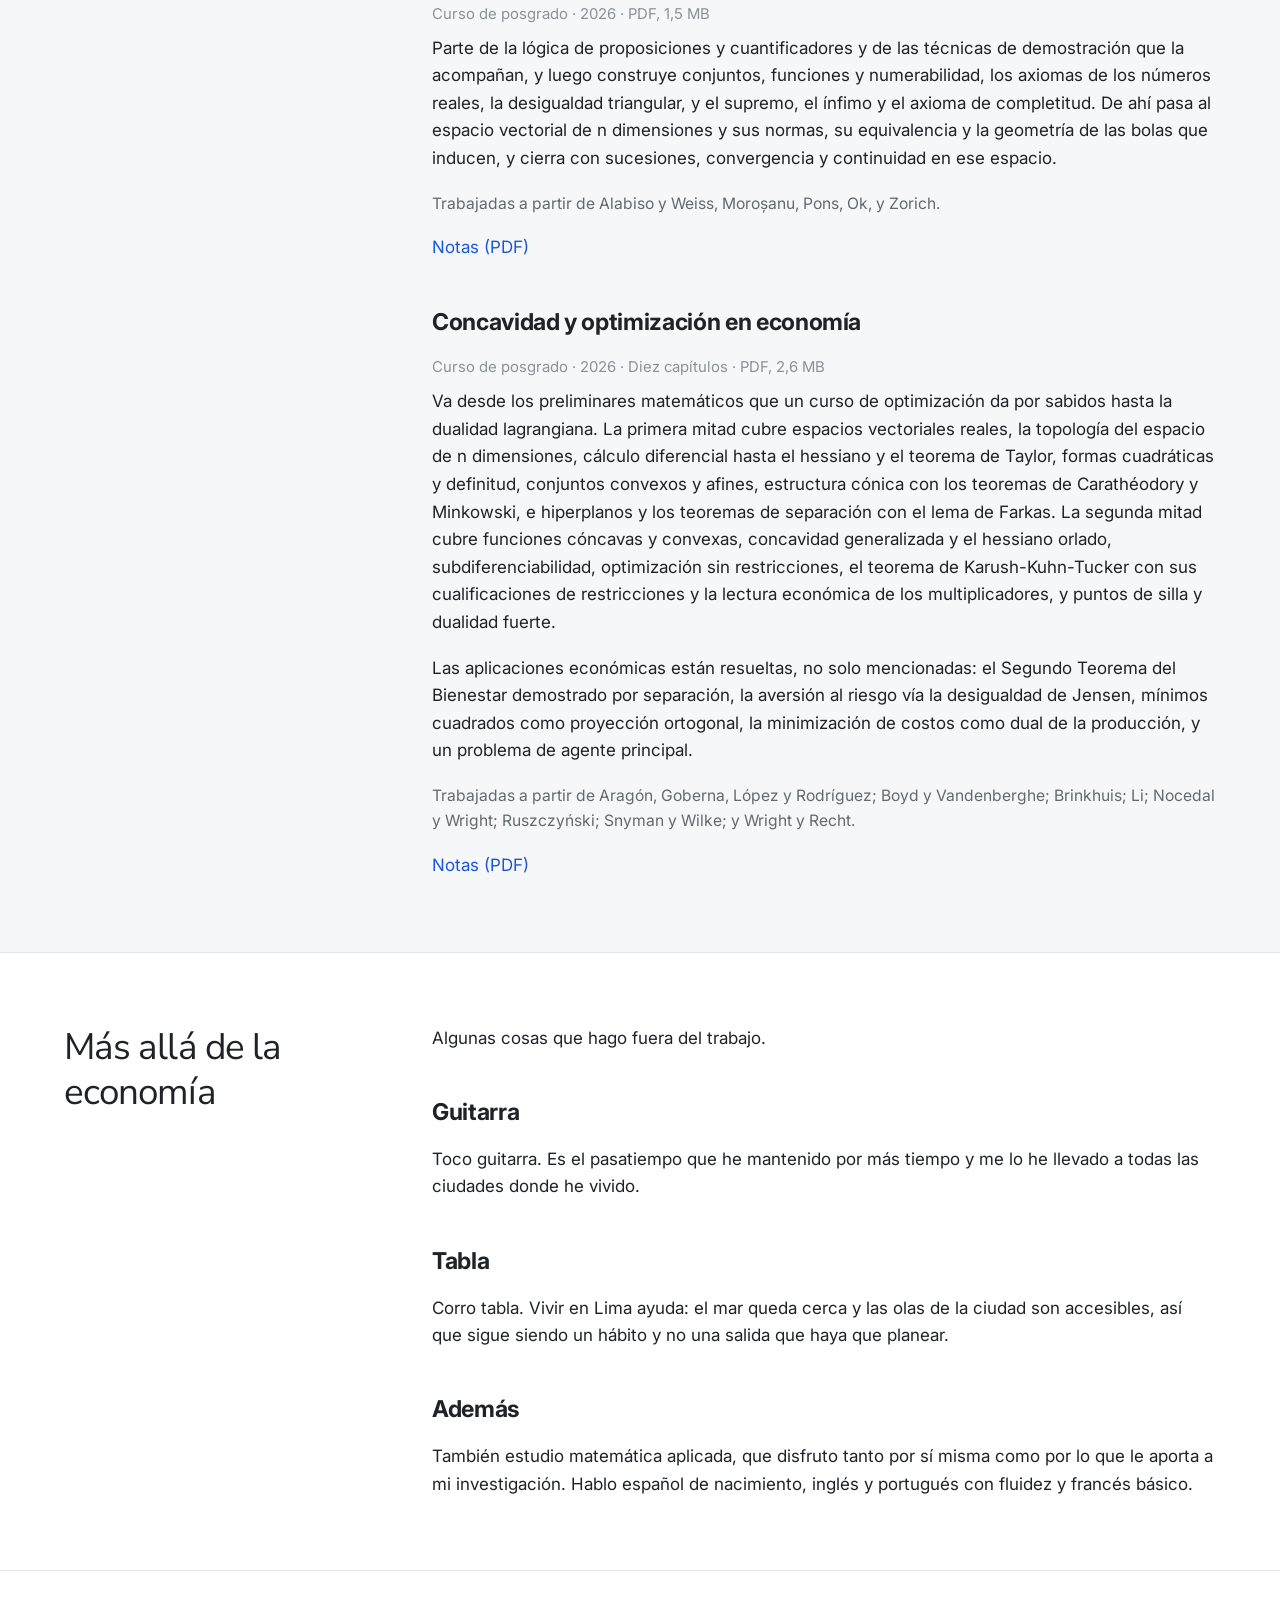
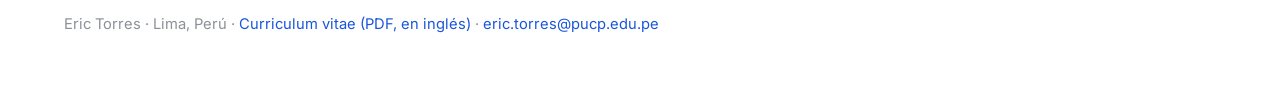
==== commit 2cc87bf6: "Drop the graduate school from the professor line" ====
--- a/es/index.html
+++ b/es/index.html
@@ -9,7 +9,7 @@
 <link rel="preconnect" href="https://fonts.googleapis.com">
 <link rel="preconnect" href="https://fonts.gstatic.com" crossorigin>
 <link rel="stylesheet" href="https://fonts.googleapis.com/css2?family=Inter:wght@400;500;600;700&family=Nunito+Sans:wght@400;600;700&display=swap">
-<link rel="stylesheet" href="../assets/css/style.css?v=13">
+<link rel="stylesheet" href="../assets/css/style.css?v=14">
 </head>
 <body>
 
@@ -40,7 +40,7 @@
       <p class="name">Eric Torres</p>
       <p class="role">Estudiante de doctorado en Economía<br>Pontificia Universidad Católica del Perú</p>
       <p class="role">Consultor en economía<br>Banco Interamericano de Desarrollo</p>
-      <p class="role">Profesor a tiempo parcial<br>Escuela de Posgrado, Universidad Peruana de Ciencias Aplicadas</p>
+      <p class="role">Profesor a tiempo parcial<br>Universidad Peruana de Ciencias Aplicadas</p>
       <p class="place">Lima, Perú</p>
       <div class="icons">
         <a href="mailto:eric.torres@pucp.edu.pe" title="Correo" aria-label="Correo"><svg viewBox="0 0 24 24" aria-hidden="true"><path d="M20 4H4a2 2 0 0 0-2 2v12a2 2 0 0 0 2 2h16a2 2 0 0 0 2-2V6a2 2 0 0 0-2-2zm0 4.2-8 5-8-5V6l8 5 8-5v2.2z"/></svg></a>
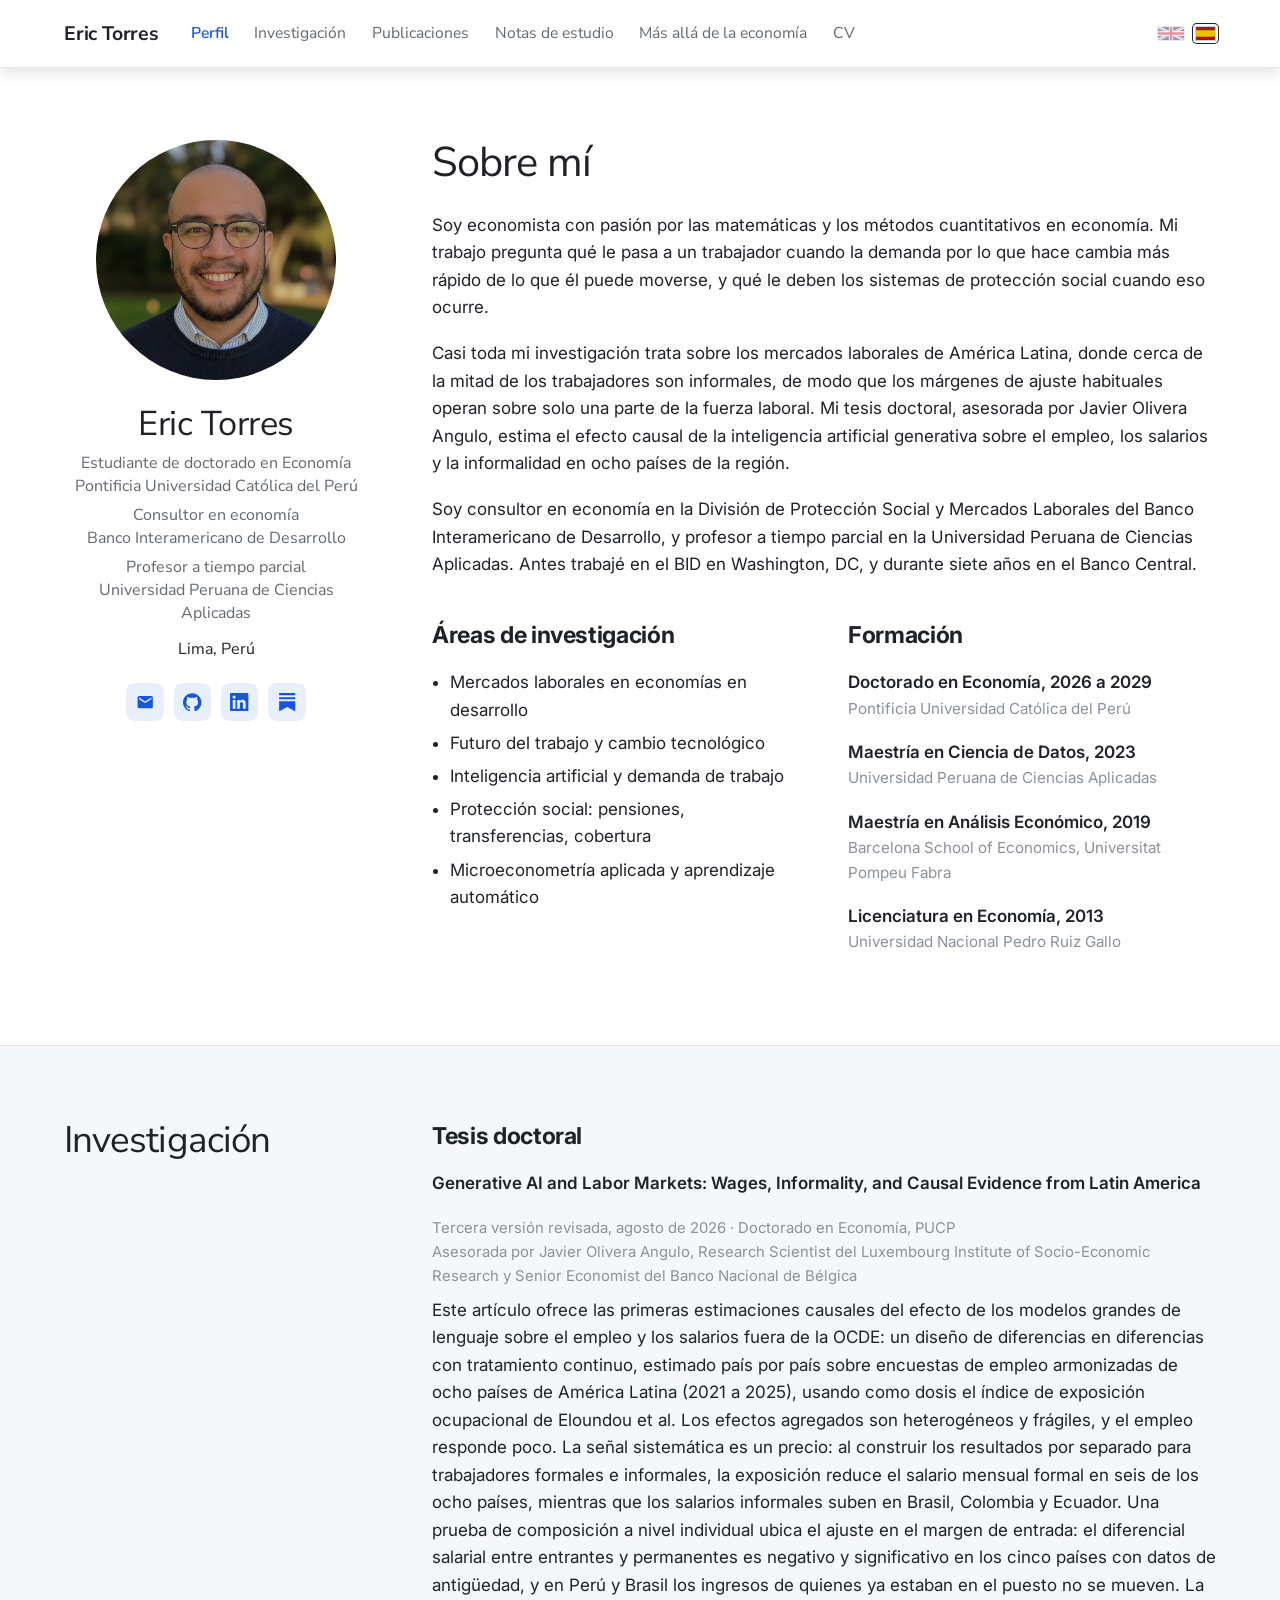
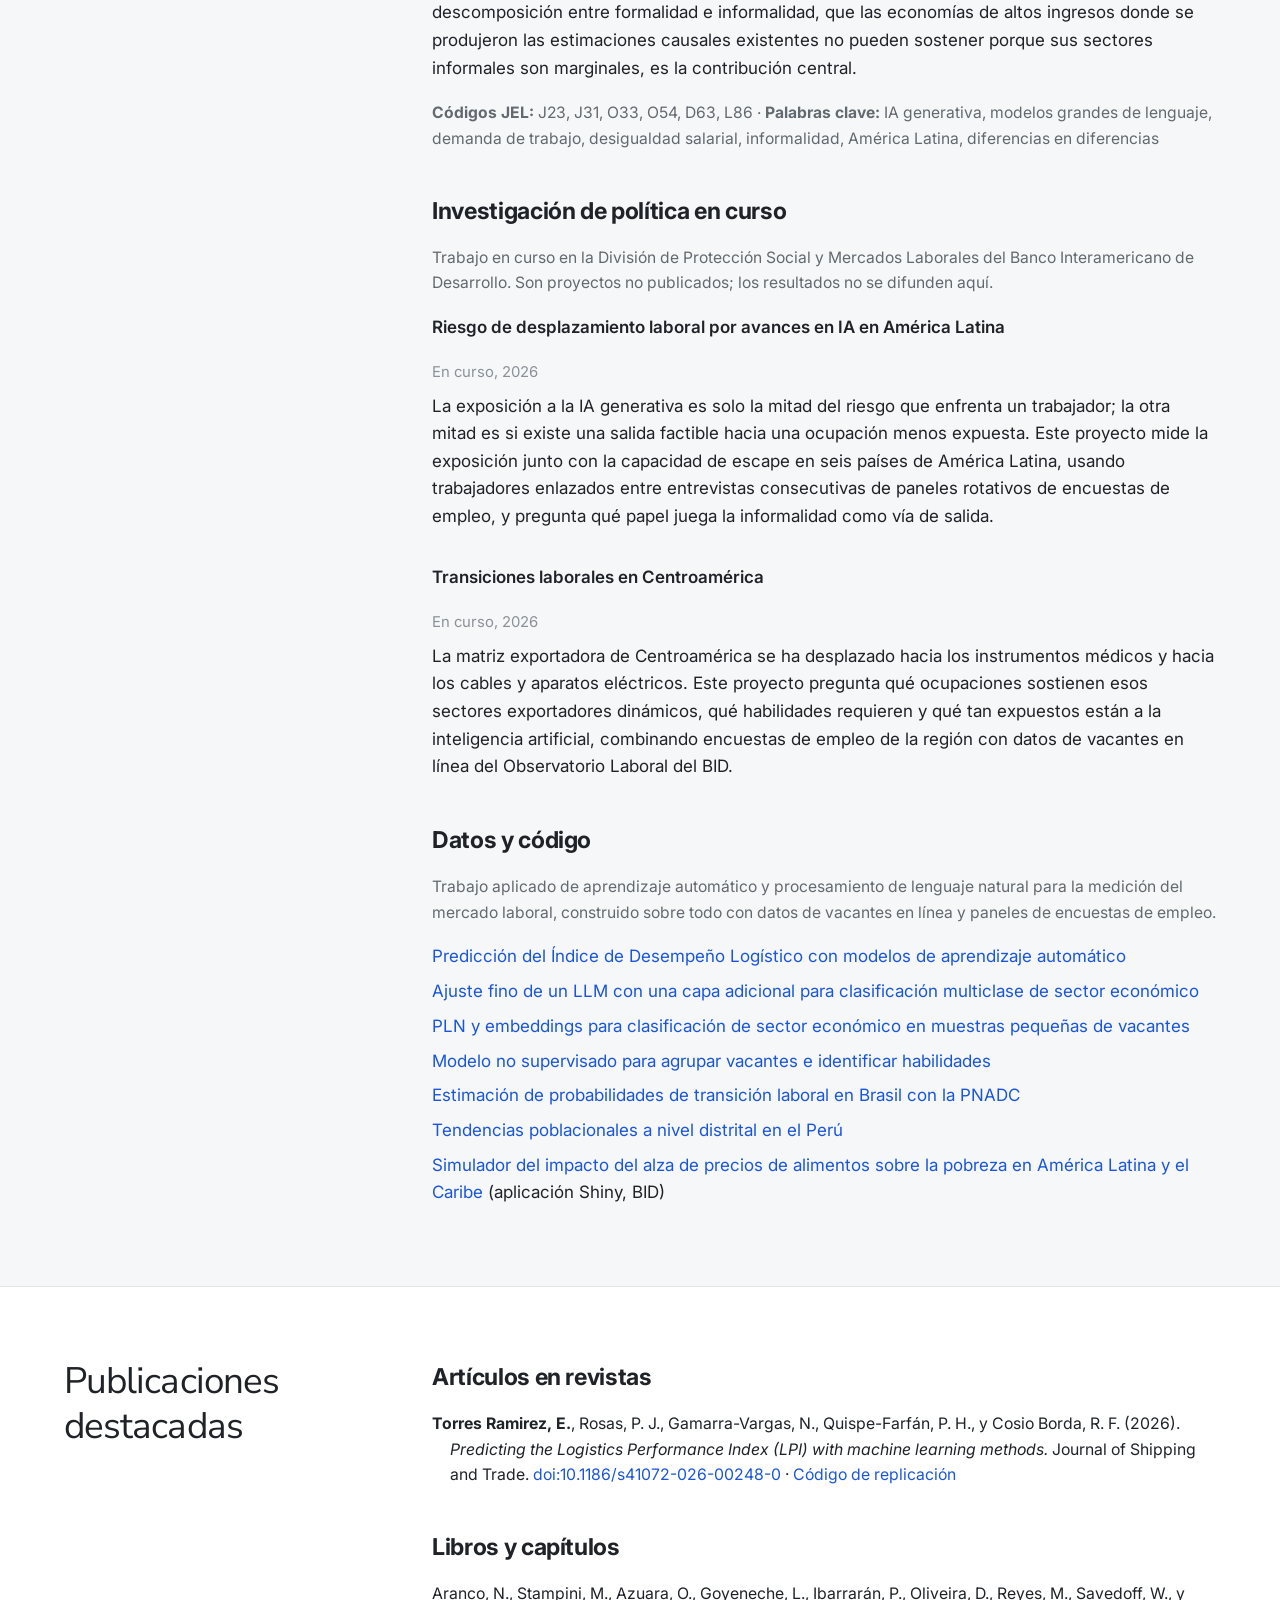
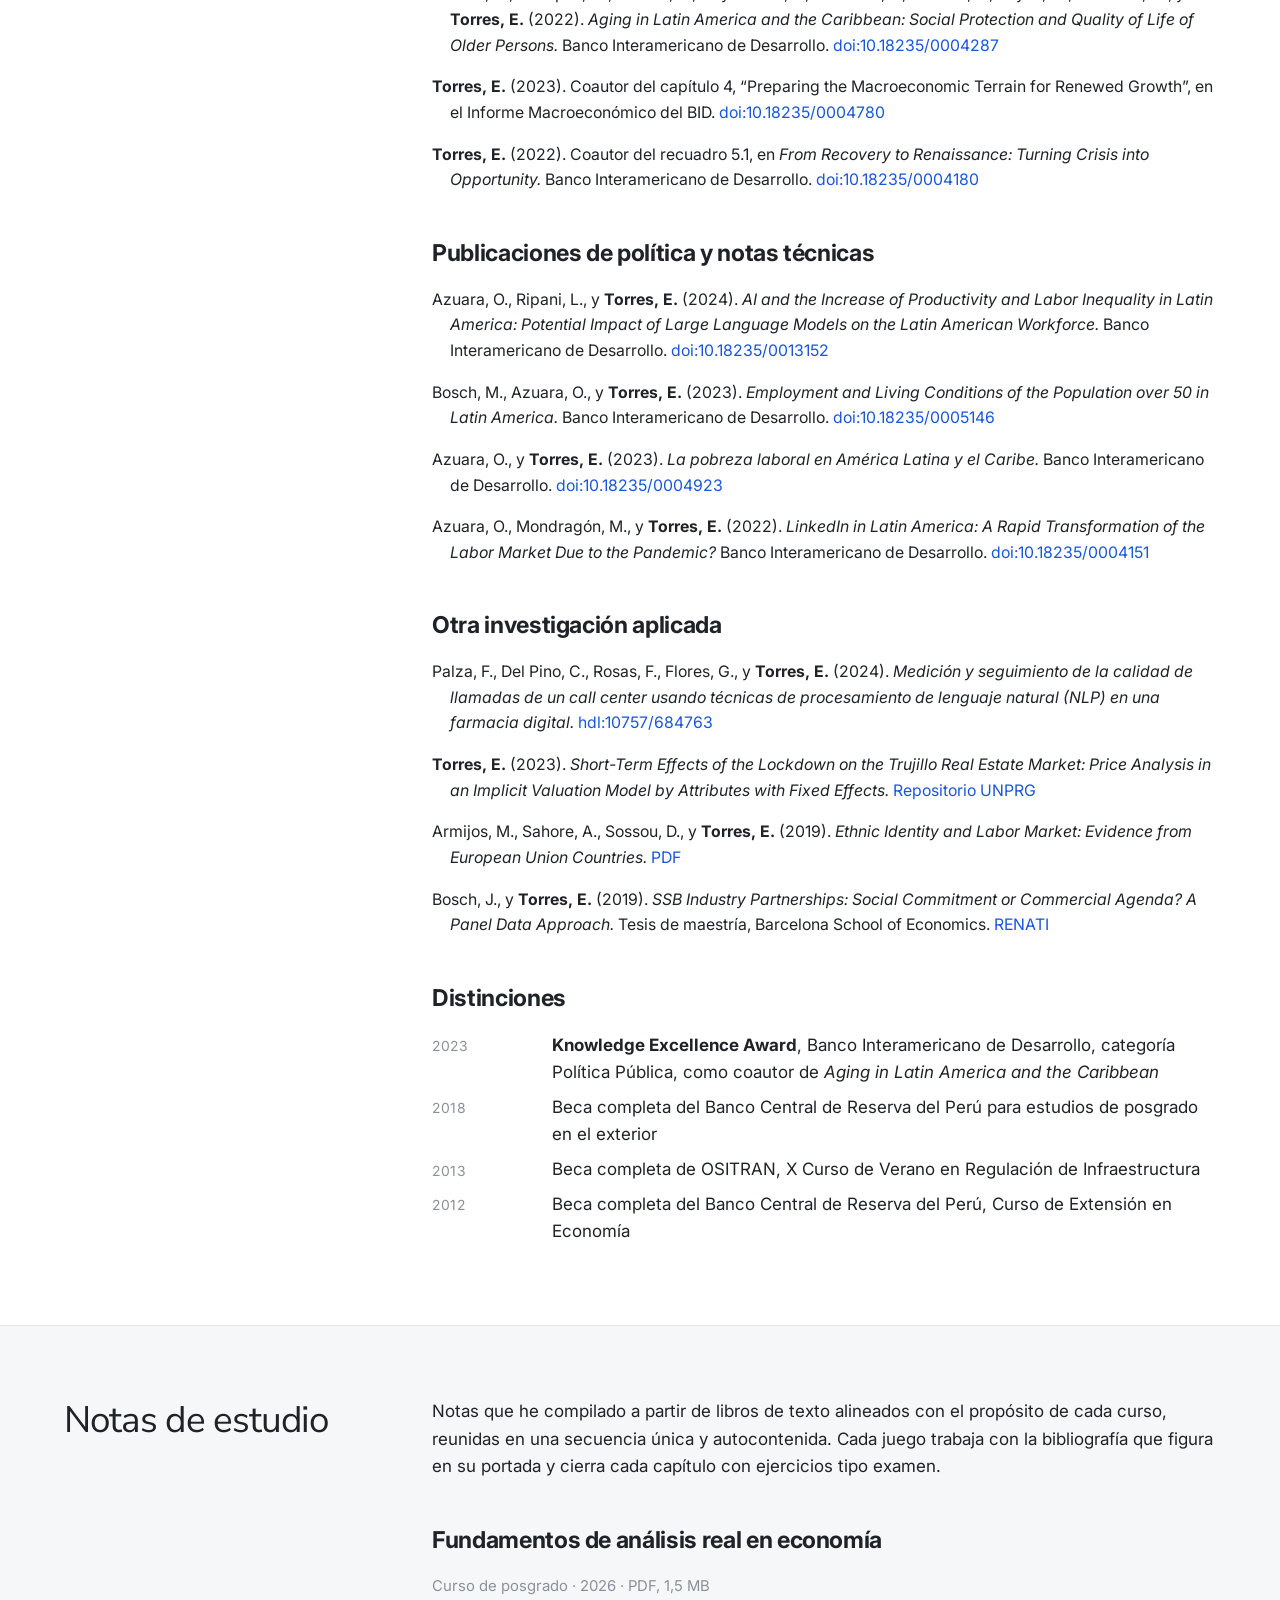
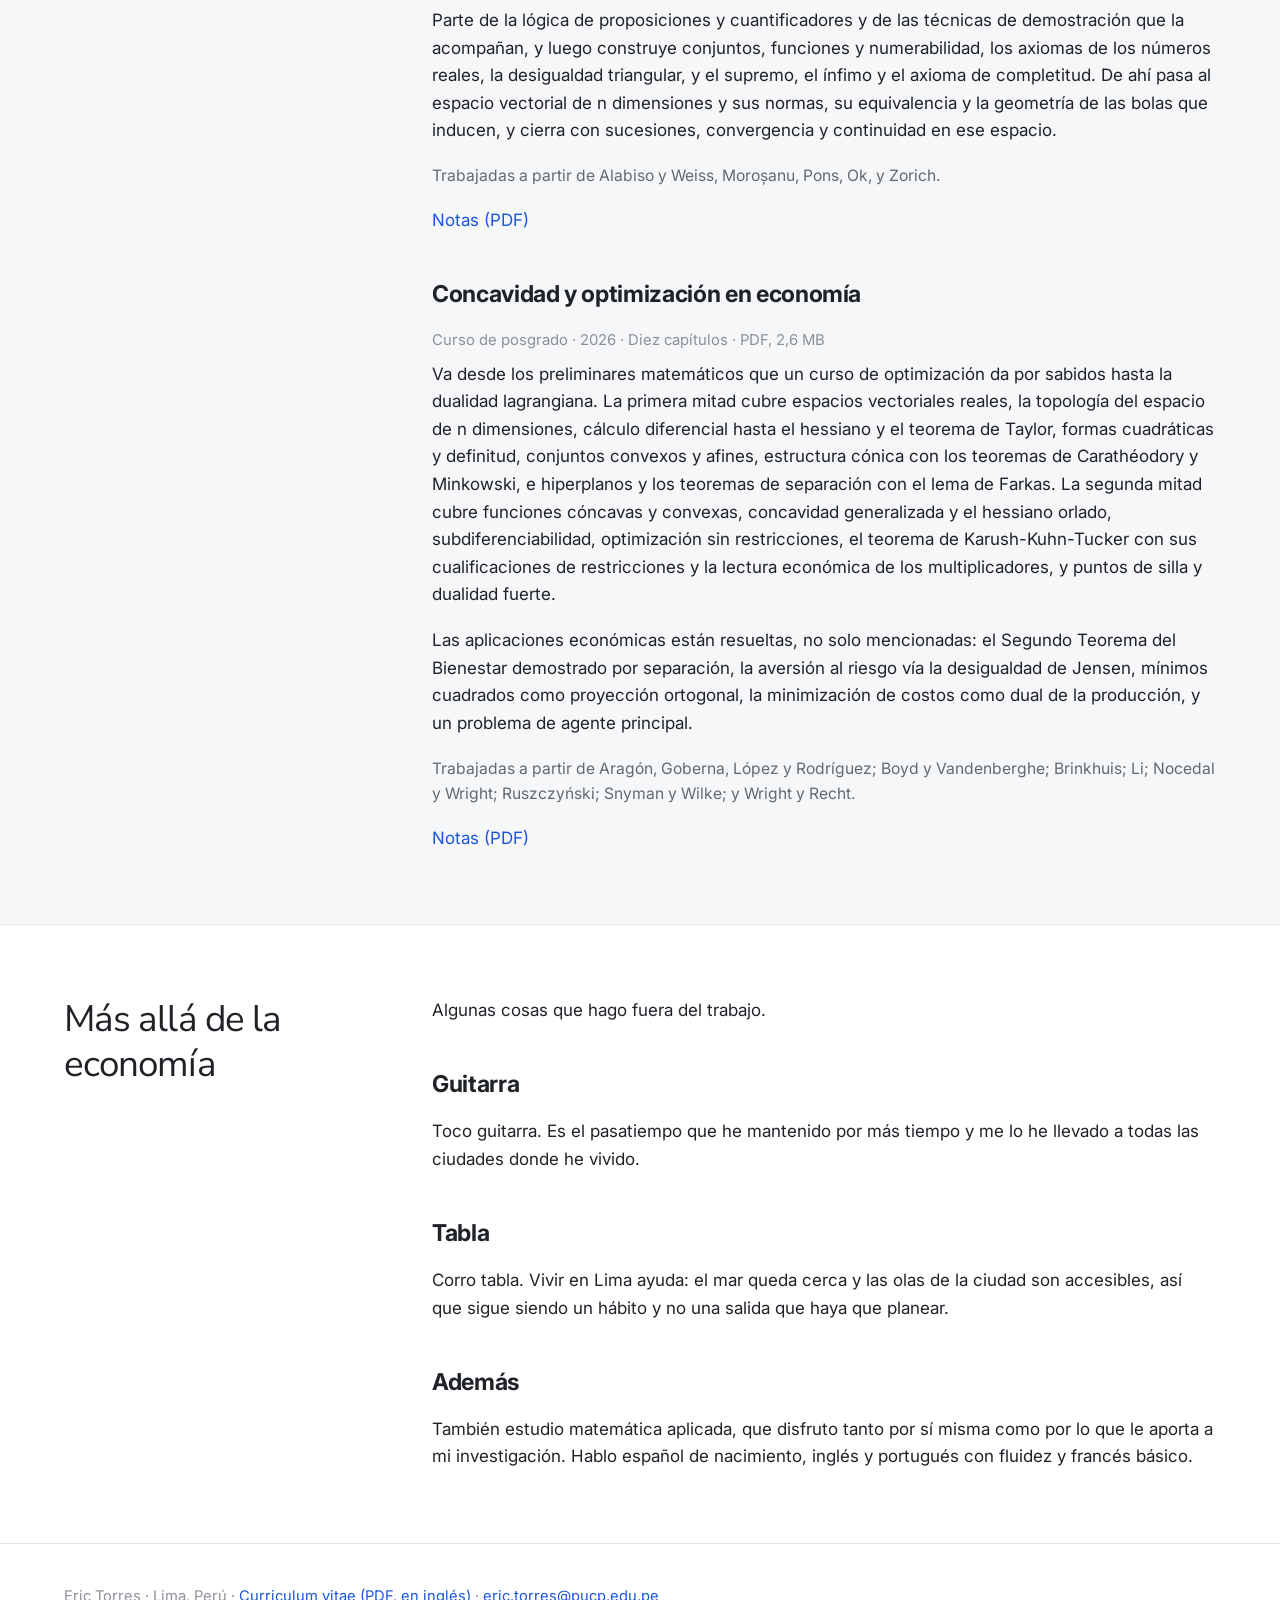
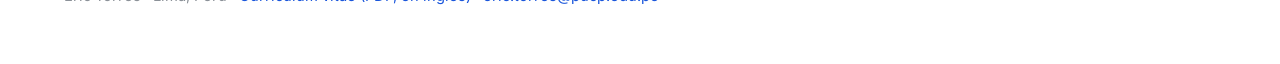
==== commit bf5a7e0f: "Drop the graduate school mention from the About text too" ====
--- a/es/index.html
+++ b/es/index.html
@@ -9,7 +9,7 @@
 <link rel="preconnect" href="https://fonts.googleapis.com">
 <link rel="preconnect" href="https://fonts.gstatic.com" crossorigin>
 <link rel="stylesheet" href="https://fonts.googleapis.com/css2?family=Inter:wght@400;500;600;700&family=Nunito+Sans:wght@400;600;700&display=swap">
-<link rel="stylesheet" href="../assets/css/style.css?v=14">
+<link rel="stylesheet" href="../assets/css/style.css?v=15">
 </head>
 <body>
 
@@ -71,7 +71,7 @@
 
       <p>
         Soy consultor en economía en la División de Protección Social y Mercados Laborales
-        del Banco Interamericano de Desarrollo, y profesor a tiempo parcial en la Escuela de Posgrado de la
+        del Banco Interamericano de Desarrollo, y profesor a tiempo parcial en la
         Universidad Peruana de Ciencias Aplicadas. Antes trabajé en el BID en Washington,
         DC, y durante siete años en el Banco Central.
       </p>
